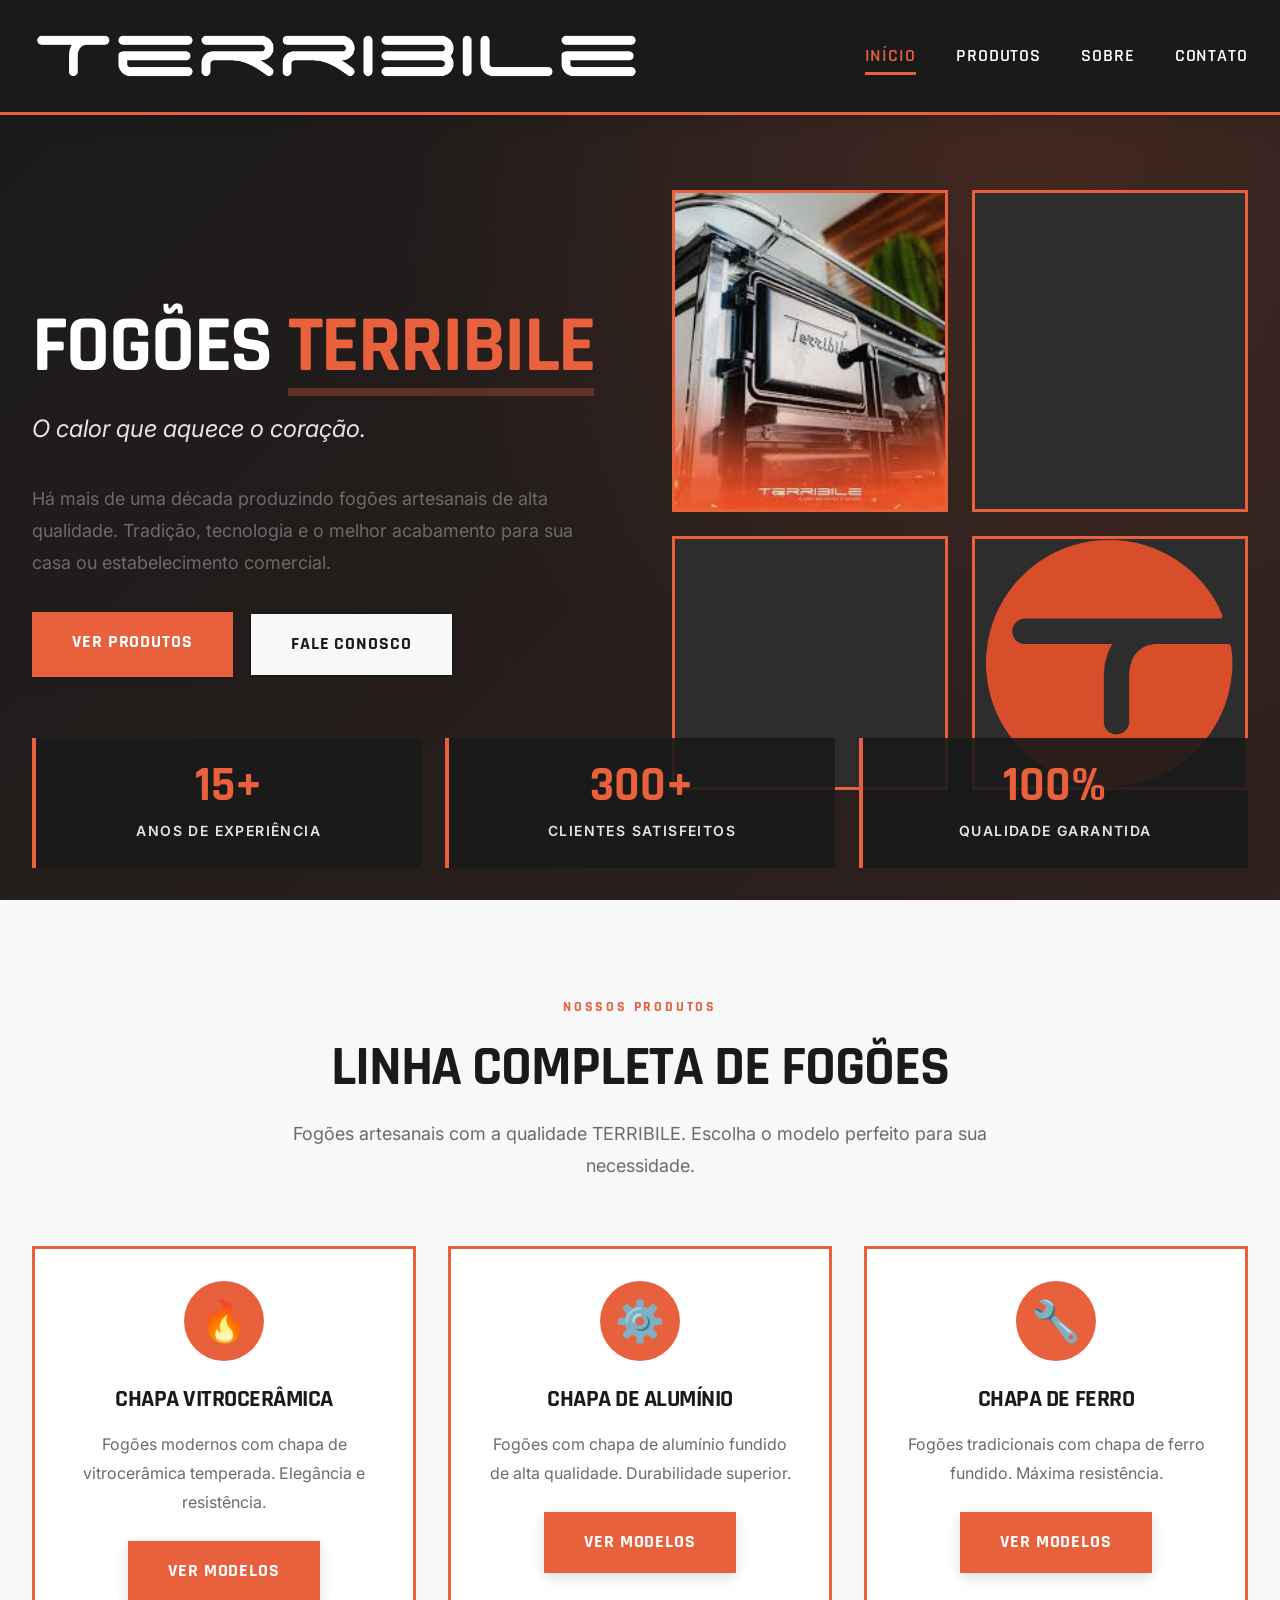
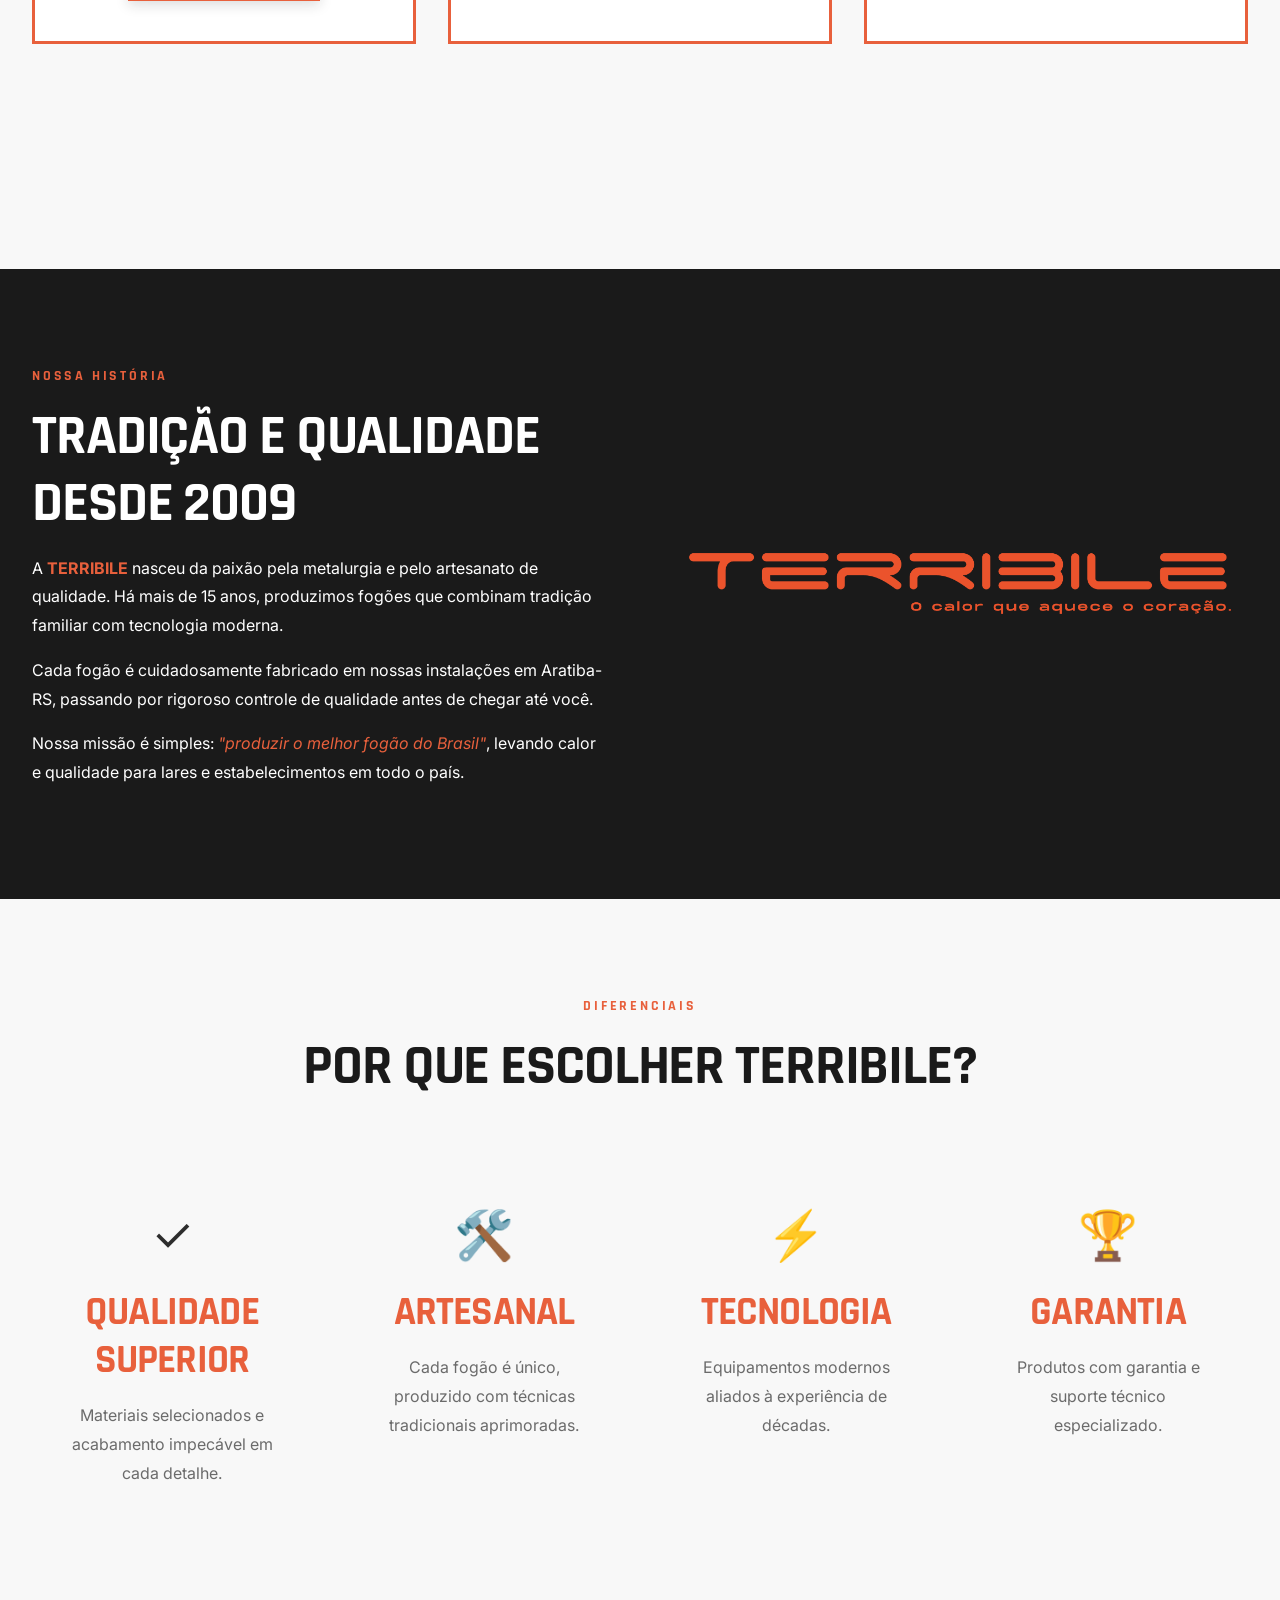
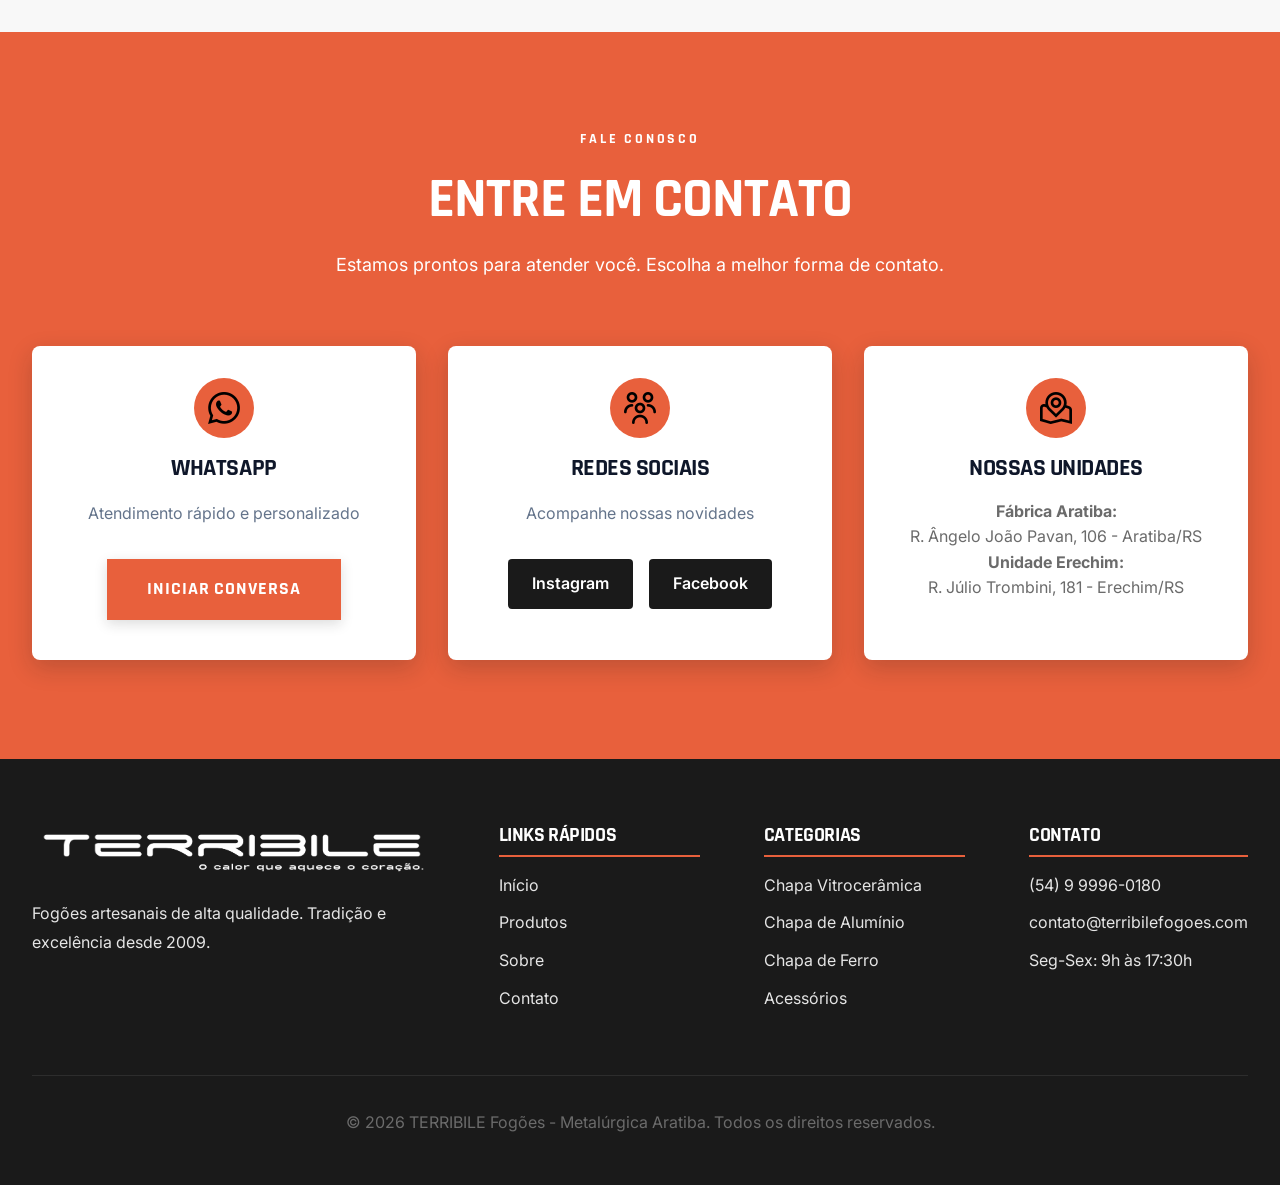
==== index.html @ 96b6f74d "AAAAAAAAAAAAAAAAA" ====
<!DOCTYPE html>
<html lang="pt-BR">

<head>
    <meta charset="UTF-8">
    <meta name="viewport" content="width=device-width, initial-scale=1.0">
    <meta name="description"
        content="TERRIBILE Fogões - O calor que aquece o coração. Fogões artesanais de alta qualidade.">
    <title>TERRIBILE Fogões | O Calor que Aquece o Coração</title>

    <!-- Fonts -->
    <link rel="preconnect" href="https://fonts.googleapis.com">
    <link rel="preconnect" href="https://fonts.gstatic.com" crossorigin>
    <link
        href="https://fonts.googleapis.com/css2?family=Rajdhani:wght@300;400;500;600;700;900&family=Inter:wght@300;400;500;600;700&display=swap"
        rel="stylesheet">

    <!-- CSS Modular -->
    <link rel="stylesheet" href="assets/css/style.css">
    <link rel="stylesheet" href="assets/css/base.css">
    <link rel="stylesheet" href="assets/css/layout.css">
    <link rel="stylesheet" href="assets/css/components.css">
    <link rel="stylesheet" href="assets/css/animations.css">
    <link rel="stylesheet" href="assets/css/utilities.css">
</head>

<script src="assets/js/app.js"></script>

<body>

    <!-- NAVBAR -->
    <nav class="navbar">
        <div class="navbar__container">
            <a href="index.html" class="navbar__brand">
                <img src="assets/img/Marca Terribile sem slogan_branco.png" alt="TERRIBILE Fogões" class="navbar__logo">
            </a>

            <button class="navbar__toggle" aria-label="Menu">
                <span></span>
                <span></span>
                <span></span>
            </button>

            <ul class="navbar__menu">
                <li><a href="#home" class="navbar__link active">Início</a></li>
                <li><a href="#produtos" class="navbar__link">Produtos</a></li>
                <li><a href="#sobre" class="navbar__link">Sobre</a></li>
                <li><a href="#contato" class="navbar__link">Contato</a></li>
            </ul>
        </div>
    </nav>

    <!-- HERO SECTION -->
    <section id="home" class="hero">
        <div class="hero__content">
            <div class="hero__text" data-animate>
                <h1>
                    FOGÕES <span class="hero__highlight">TERRIBILE</span>
                </h1>
                <p class="hero__slogan">O calor que aquece o coração.</p>
                <p class="hero__description">
                    Há mais de uma década produzindo fogões artesanais de alta qualidade.
                    Tradição, tecnologia e o melhor acabamento para sua casa ou estabelecimento comercial.
                </p>
                <div class="hero__cta">
                    <a href="#produtos" class="btn btn--primary">Ver Produtos</a>
                    <button onclick="contactWhatsApp()" class="btn btn--secondary">Fale Conosco</button>
                </div>
            </div>

            <div class="hero__visual" data-animate>
                <div class="hero__visual-grid">
                    <div class="hero__visual-item animate-child">
                        <img src="assets/img/produtos/vitroceramica/fogao1.jpg" alt="Fogão Vitrocerâmica"
                            onerror="this.style.display='none'">
                    </div>
                    <div class="hero__visual-item animate-child">
                        <img src="assets/img/fogao1.jpg" alt="Fogão Artesanal" onerror="this.style.display='none'">
                    </div>
                    <div class="hero__visual-item animate-child">
                        <img src="assets/img/fogao1.jpg" alt="Fogão Industrial" onerror="this.style.display='none'">
                    </div>
                    <div class="hero__visual-item animate-child">
                        <img src="assets/img/Simbolo Terribile (1).png" alt="TERRIBILE">
                    </div>
                </div>
            </div>
        </div>

        <div class="hero__stats">
            <div class="stat" data-animate>
                <span class="stat__number">15+</span>
                <span class="stat__label">Anos de Experiência</span>
            </div>
            <div class="stat" data-animate>
                <span class="stat__number">300+</span>
                <span class="stat__label">Clientes Satisfeitos</span>
            </div>
            <div class="stat" data-animate>
                <span class="stat__number">100%</span>
                <span class="stat__label">Qualidade Garantida</span>
            </div>
        </div>
    </section>

    <!-- PRODUTOS EM DESTAQUE -->
    <section id="produtos" class="section section--light">
        <div class="section__container">
            <div class="section__header" data-animate>
                <span class="section__label">NOSSOS PRODUTOS</span>
                <h2 class="section__title">Linha Completa de Fogões</h2>
                <p class="section__description">
                    Fogões artesanais com a qualidade TERRIBILE. Escolha o modelo perfeito para sua necessidade.
                </p>
            </div>

            <div class="grid grid--auto mt-lg">
                <div class="category-card" data-animate>
                    <div class="category-card__icon">🔥</div>
                    <h3 class="category-card__title">Chapa Vitrocerâmica</h3>
                    <p class="category-card__description">Fogões modernos com chapa de vitrocerâmica temperada.
                        Elegância e resistência.</p>
                    <a href="produtos.html?filter=fogoes-vitroceramica" class="btn btn--primary">Ver Modelos</a>
                </div>

                <div class="category-card" data-animate>
                    <div class="category-card__icon">⚙️</div>
                    <h3 class="category-card__title">Chapa de Alumínio</h3>
                    <p class="category-card__description">Fogões com chapa de alumínio fundido de alta qualidade.
                        Durabilidade superior.</p>
                    <a href="produtos.html?filter=fogoes-aluminio" class="btn btn--primary">Ver Modelos</a>
                </div>

                <div class="category-card" data-animate>
                    <div class="category-card__icon">🔧</div>
                    <h3 class="category-card__title">Chapa de Ferro</h3>
                    <p class="category-card__description">Fogões tradicionais com chapa de ferro fundido. Máxima
                        resistência.</p>
                    <a href="produtos.html?filter=fogoes-ferro" class="btn btn--primary">Ver Modelos</a>
                </div>
            </div>

            <div class="text-center mt-lg" data-animate>
                <a href="produtos.html" class="btn btn--secondary">Ver Todos os Produtos</a>
            </div>
        </div>
    </section>

    <!-- SOBRE -->
    <section id="sobre" class="section section--dark">
        <div class="section__container">
            <div class="grid grid--about">
                <div data-animate>
                    <span class="section__label">NOSSA HISTÓRIA</span>
                    <h2 class="section__title text-white">Tradição e Qualidade Desde 2009</h2>
                    <p class="text-gray-light">
                        A <strong class="text-primary">TERRIBILE</strong> nasceu da paixão pela metalurgia e pelo
                        artesanato de qualidade.
                        Há mais de 15 anos, produzimos fogões que combinam tradição familiar com tecnologia moderna.
                    </p>
                    <p class="text-gray-light">
                        Cada fogão é cuidadosamente fabricado em nossas instalações em Aratiba-RS,
                        passando por rigoroso controle de qualidade antes de chegar até você.
                    </p>
                    <p class="text-gray-light">
                        Nossa missão é simples: <em class="text-primary">"produzir o melhor fogão do Brasil"</em>,
                        levando calor e qualidade para lares e estabelecimentos em todo o país.
                    </p>
                </div>

                <div data-animate class="relative">
                    <img src="assets/img/Marca Terribile com slogan_Original.png"
                        alt="TERRIBILE - O calor que aquece o coração" class="w-full">
                </div>
            </div>
        </div>
    </section>

    <!-- DIFERENCIAIS -->
    <section class="section section--light">
        <div class="section__container">
            <div class="section__header" data-animate>
                <span class="section__label">DIFERENCIAIS</span>
                <h2 class="section__title">Por Que Escolher TERRIBILE?</h2>
            </div>

            <div class="grid grid--4 mt-lg">
                <div class="differential" data-animate>
                    <div class="differential__icon">✓</div>
                    <h3 class="differential__title">Qualidade Superior</h3>
                    <p class="differential__description">Materiais selecionados e acabamento impecável em cada detalhe.
                    </p>
                </div>

                <div class="differential" data-animate>
                    <div class="differential__icon">🛠️</div>
                    <h3 class="differential__title">Artesanal</h3>
                    <p class="differential__description">Cada fogão é único, produzido com técnicas tradicionais
                        aprimoradas.</p>
                </div>

                <div class="differential" data-animate>
                    <div class="differential__icon">⚡</div>
                    <h3 class="differential__title">Tecnologia</h3>
                    <p class="differential__description">Equipamentos modernos aliados à experiência de décadas.</p>
                </div>

                <div class="differential" data-animate>
                    <div class="differential__icon">🏆</div>
                    <h3 class="differential__title">Garantia</h3>
                    <p class="differential__description">Produtos com garantia e suporte técnico especializado.</p>
                </div>
            </div>
        </div>
    </section>

    <!-- CONTATO -->
    <section id="contato" class="section section--primary">
        <div class="section__container">
            <div class="section__header" data-animate>
                <span class="section__label text-white">FALE CONOSCO</span>
                <h2 class="section__title text-white">Entre em Contato</h2>
                <p class="section__description text-white">
                    Estamos prontos para atender você. Escolha a melhor forma de contato.
                </p>
            </div>

            <div class="grid grid--auto mt-lg">
                <div class="contact-card" data-animate>
                    <div class="contact-card__icon"><img src="assets/img/whatsapp.png" alt=""></div>
                    <h4 class="contact-card__title">WhatsApp</h4>
                    <p class="contact-card__description">Atendimento rápido e personalizado</p>
                    <a href="https://wa.me/54999960180?text=Olá!%20Gostaria%20de%20mais%20informações%20sobre%20os%20fogões%20TERRIBILE."
                        class="btn btn--primary" target="_blank">Iniciar Conversa</a>
                </div>

                <div class="contact-card" data-animate>
                    <div class="contact-card__icon"><img src="assets/img/usuarios-alt.png" alt=""></div>
                    <h4 class="contact-card__title">Redes Sociais</h4>
                    <p class="contact-card__description">Acompanhe nossas novidades</p>
                    <div class="contact-card__actions">
                        <a href="https://www.instagram.com/terribilefogoes/" target="_blank"
                            class="contact-card__link">Instagram</a>
                        <a href="https://www.facebook.com/terribilefogoes/" target="_blank"
                            class="contact-card__link">Facebook</a>
                    </div>
                </div>

                <div class="contact-card" data-animate>
                    <div class="contact-card__icon"><img src="assets/img/marcador-de-mapa.png" alt=""></div>
                    <h4 class="contact-card__title">Nossas Unidades</h4>
                    <a class="contact-card__description" href="https://maps.app.goo.gl/f8tvZZhDMTHNZwoP8"
                        target="_blank">
                        <div>
                            <strong>Fábrica Aratiba:</strong><br>
                            R. Ângelo João Pavan, 106 - Aratiba/RS
                        </div>
                    </a>

                    <a class="contact-card__description" href="https://maps.app.goo.gl/cxfc2sKJdxpDmh1F7"
                        target="_blank">
                        <div>
                            <strong>Unidade Erechim:</strong><br>
                            R. Júlio Trombini, 181 - Erechim/RS
                        </div>
                    </a>
                </div>
            </div>
        </div>
    </section>

    <!-- FOOTER -->
    <footer class="footer">
        <div class="footer__grid">
            <div class="footer__brand">
                <img src="assets/img/Marca Terribile com slogan_Branco (2).png" alt="TERRIBILE Fogões"
                    class="footer__logo">

                <p>Fogões artesanais de alta qualidade. Tradição e excelência desde 2009.</p>
            </div>

            <div class="footer__section">
                <h4>Links Rápidos</h4>
                <ul class="footer__links">
                    <li><a href="#home">Início</a></li>
                    <li><a href="produtos.html">Produtos</a></li>
                    <li><a href="#sobre">Sobre</a></li>
                    <li><a href="#contato">Contato</a></li>
                </ul>
            </div>

            <div class="footer__section">
                <h4>Categorias</h4>
                <ul class="footer__links">
                    <li><a href="produtos.html?filter=fogoes-vitroceramica">Chapa Vitrocerâmica</a></li>
                    <li><a href="produtos.html?filter=fogoes-aluminio">Chapa de Alumínio</a></li>
                    <li><a href="produtos.html?filter=fogoes-ferro">Chapa de Ferro</a></li>
                    <li><a href="produtos.html?filter=acessorios">Acessórios</a></li>
                </ul>
            </div>

            <div class="footer__section">
                <h4>Contato</h4>
                <ul class="footer__links">
                    <li> (54) 9 9996-0180</li>
                    <li> contato@terribilefogoes.com</li>
                    <li> Seg-Sex: 9h às 17:30h</li>
                </ul>
            </div>
        </div>

        <div class="footer__bottom">
            <p>&copy; 2026 TERRIBILE Fogões - Metalúrgica Aratiba. Todos os direitos reservados.</p>
        </div>
    </footer>

    <!-- JavaScript Modular -->
    <script src="assets/js/produtos.js"></script>
    
</body>

</html>
---- assets/css/style.css ----
/* ========================================
   FORGE INDUSTRIES - CSS PRINCIPAL
   Design Moderno e Minimalista
   ======================================== */

:root {
  /* Cores Principais - Tecnologia e Modernidade */
  --deep-blue: #0f172a;
  --slate-dark: #1e293b;
  --slate: #334155;
  --slate-light: #475569;

  /* Cores de Calor */
  --fire-orange: #ff6b35;
  --warm-coral: #ff8c42;
  --sunset: #f97316;

  /* Neutras */
  --white: #ffffff;
  --light-gray: #f8fafc;
  --soft-gray: #e2e8f0;
  --text-dark: #1e293b;
  --text-light: #64748b;

  /* Sombras */
  --shadow-sm: 0 1px 2px 0 rgba(0, 0, 0, 0.05);
  --shadow-md: 0 4px 6px -1px rgba(0, 0, 0, 0.1);
  --shadow-lg: 0 10px 15px -3px rgba(0, 0, 0, 0.1);
  --shadow-xl: 0 20px 25px -5px rgba(0, 0, 0, 0.1);
}

/* ========================================
   BASE & TIPOGRAFIA
   ======================================== */

* {
  margin: 0;
  padding: 0;
  box-sizing: border-box;
}

html {
  font-family: "Work Sans", sans-serif;
  color: var(--text-dark);
  background-color: var(--white);
  line-height: 1.6;
  overflow-x: hidden;
}

h1,
h2,
h3,
h4,
h5,
h6 {
  font-family: "Outfit", sans-serif;
  font-weight: 600;
  line-height: 1.2;
  color: var(--deep-blue);
}

a {
  text-decoration: none;
  transition: all 0.3s ease;
}

img {
  max-width: 100%;
  height: auto;
}

.container {
  width: 100%;
  max-width: 1400px;
  padding: 0 1rem;
  margin: 0 auto;
}

/* ========================================
   NAVBAR
   ======================================== */

.navbar {
  background: rgba(15, 23, 42, 0.95);
  backdrop-filter: blur(10px);
  padding: 1rem 0;
  transition: all 0.3s ease;
  box-shadow: 0 4px 20px rgba(0, 0, 0, 0.1);
}

.navbar.scrolled {
  padding: 0.5rem 0;
  background: rgba(15, 23, 42, 0.98);
}

.navbar-brand {
  display: flex;
  align-items: center;
  gap: 0.75rem;
  font-family: "Outfit", sans-serif;
  font-weight: 700;
  color: var(--white) !important;
  font-size: 1.25rem;
  letter-spacing: 0.05em;
}

.brand-icon {
  font-size: 1.75rem;
  color: var(--fire-orange);
  animation: pulse 2s ease-in-out infinite;
}

@keyframes pulse {
  0%,
  100% {
    transform: scale(1);
  }
  50% {
    transform: scale(1.1);
  }
}

.brand-text {
  background: linear-gradient(135deg, var(--white) 0%, var(--soft-gray) 100%);
  -webkit-background-clip: text;
  -webkit-text-fill-color: transparent;
  background-clip: text;
}

.nav-link {
  color: var(--soft-gray) !important;
  font-weight: 500;
  padding: 0.5rem 1rem !important;
  position: relative;
  transition: all 0.3s ease;
}

.nav-link::after {
  content: "";
  position: absolute;
  bottom: 0;
  left: 50%;
  transform: translateX(-50%);
  width: 0;
  height: 2px;
  background: var(--fire-orange);
  transition: width 0.3s ease;
}

.nav-link:hover,
.nav-link.active {
  color: var(--white) !important;
}

.nav-link:hover::after,
.nav-link.active::after {
  width: 70%;
}

.search-form {
  display: flex;
  gap: 0.5rem;
}

.search-input {
  background: rgba(255, 255, 255, 0.1);
  border: 1px solid rgba(255, 255, 255, 0.2);
  color: var(--white);
  padding: 0.5rem 1rem;
  border-radius: 50px;
  width: 200px;
  transition: all 0.3s ease;
}

.search-input:focus {
  background: rgba(255, 255, 255, 0.15);
  border-color: var(--fire-orange);
  color: var(--white);
  outline: none;
  box-shadow: 0 0 0 3px rgba(255, 107, 53, 0.1);
  width: 250px;
}

.search-input::placeholder {
  color: rgba(255, 255, 255, 0.5);
}

.btn-search {
  background: var(--fire-orange);
  border: none;
  color: var(--white);
  padding: 0.5rem 1rem;
  border-radius: 50px;
  transition: all 0.3s ease;
}

.btn-search:hover {
  background: var(--sunset);
  transform: scale(1.05);
}

/* ========================================
   HERO SECTION
   ======================================== */

.hero-section {
  position: relative;
  background: linear-gradient(
    135deg,
    var(--deep-blue) 0%,
    var(--slate-dark) 100%
  );
  color: var(--white);
  overflow: hidden;
  padding-top: 80px;
}

.hero-overlay {
  position: absolute;
  top: 0;
  left: 0;
  width: 100%;
  height: 100%;
  background:
    radial-gradient(
      circle at 20% 50%,
      rgba(255, 107, 53, 0.1) 0%,
      transparent 50%
    ),
    radial-gradient(
      circle at 80% 80%,
      rgba(255, 140, 66, 0.1) 0%,
      transparent 50%
    );
  pointer-events: none;
}

.hero-content {
  position: relative;
  z-index: 2;
  padding: 2rem 0;
}

.hero-label {
  display: inline-block;
  background: rgba(255, 107, 53, 0.1);
  color: var(--fire-orange);
  padding: 0.5rem 1.5rem;
  border-radius: 50px;
  font-size: 0.875rem;
  font-weight: 600;
  letter-spacing: 0.1em;
  text-transform: uppercase;
  margin-bottom: 1.5rem;
  border: 1px solid rgba(255, 107, 53, 0.3);
}

.hero-title {
  font-size: 3.5rem;
  font-weight: 700;
  margin-bottom: 1.5rem;
  line-height: 1.1;
  color: var(--white);
}

.hero-description {
  font-size: 1.25rem;
  color: var(--soft-gray);
  margin-bottom: 2.5rem;
  max-width: 600px;
  line-height: 1.8;
}

.hero-actions {
  display: flex;
  gap: 1rem;
  flex-wrap: wrap;
  margin-bottom: 3rem;
}

.hero-stats {
  display: flex;
  gap: 3rem;
  flex-wrap: wrap;
  margin-top: 3rem;
  padding-top: 3rem;
  border-top: 1px solid rgba(255, 255, 255, 0.1);
}

.stat-item {
  display: flex;
  flex-direction: column;
}

.stat-number {
  font-size: 2.5rem;
  font-weight: 700;
  color: var(--fire-orange);
  font-family: "Outfit", sans-serif;
}

.stat-label {
  font-size: 0.875rem;
  color: var(--soft-gray);
  text-transform: uppercase;
  letter-spacing: 0.05em;
}

.hero-image-container {
  position: relative;
  padding: 2rem;
}

.hero-image {
  border-radius: 20px;
  height: 500px;
  display: flex;
  align-items: center;
  justify-content: center;
  box-shadow: 0 25px 50px -12px rgba(0, 0, 0, 0.25);
  position: relative;
  overflow: hidden;
}

.hero-image::before {
  content: "";
  position: absolute;
  top: 0;
  left: 0;
  right: 0;
  bottom: 0;
  background: linear-gradient(135deg, rgba(0, 0, 0, 0.2) 0%, transparent 100%);
}

.image-placeholder i {
  font-size: 8rem;
  color: rgba(255, 255, 255, 0.3);
  animation: float 3s ease-in-out infinite;
}

@keyframes float {
  0%,
  100% {
    transform: translateY(0);
  }
  50% {
    transform: translateY(-20px);
  }
}

.floating-card {
  position: absolute;
  bottom: 3rem;
  right: 3rem;
  background: var(--white);
  padding: 1.5rem 2rem;
  border-radius: 15px;
  box-shadow: 0 20px 40px rgba(0, 0, 0, 0.2);
  display: flex;
  align-items: center;
  gap: 1rem;
  animation: slideUp 0.6s ease-out 0.5s both;
}

@keyframes slideUp {
  from {
    opacity: 0;
    transform: translateY(30px);
  }
  to {
    opacity: 1;
    transform: translateY(0);
  }
}

.floating-card i {
  font-size: 2rem;
  color: var(--fire-orange);
}

.floating-card span {
  font-weight: 600;
  color: var(--deep-blue);
}

.scroll-indicator {
  position: absolute;
  bottom: 2rem;
  left: 50%;
  transform: translateX(-50%);
  animation: bounce 2s ease-in-out infinite;
}

.scroll-indicator i {
  font-size: 2rem;
  color: var(--fire-orange);
}

@keyframes bounce {
  0%,
  100% {
    transform: translateX(-50%) translateY(0);
  }
  50% {
    transform: translateX(-50%) translateY(10px);
  }
}

/* ========================================
   BUTTONS
   ======================================== */

.btn-primary {
  background: linear-gradient(
    135deg,
    var(--fire-orange) 0%,
    var(--sunset) 100%
  );
  border: none;
  color: var(--white);
  padding: 0.875rem 2rem;
  font-weight: 600;
  border-radius: 50px;
  transition: all 0.3s ease;
  box-shadow: 0 4px 15px rgba(255, 107, 53, 0.3);
}

.btn-primary:hover {
  transform: translateY(-2px);
  box-shadow: 0 6px 20px rgba(255, 107, 53, 0.4);
  background: linear-gradient(
    135deg,
    var(--sunset) 0%,
    var(--fire-orange) 100%
  );
}

.btn-outline-light {
  border: 2px solid var(--white);
  color: var(--white);
  padding: 0.875rem 2rem;
  font-weight: 600;
  border-radius: 50px;
  background: transparent;
  transition: all 0.3s ease;
}

.btn-outline-light:hover {
  background: var(--white);
  color: var(--deep-blue);
  transform: translateY(-2px);
}

.icone {
  max-width: 20px;
  max-height: 20px;
  padding: none;
}

/* ========================================
   MISSION SECTION
   ======================================== */

.mission-section {
  padding: 8rem 0;
  background: var(--light-gray);
  position: relative;
}

.section-label {
  display: inline-block;
  background: var(--fire-orange);
  color: var(--white);
  padding: 0.5rem 1.5rem;
  border-radius: 50px;
  font-size: 0.75rem;
  font-weight: 600;
  letter-spacing: 0.1em;
  text-transform: uppercase;
  margin-bottom: 1rem;
}

.section-title {
  font-size: 2.75rem;
  font-weight: 700;
  margin-bottom: 1.5rem;
  color: var(--deep-blue);
}

.mission-content p {
  font-size: 1.125rem;
  color: var(--text-light);
  margin-bottom: 1.5rem;
  line-height: 1.8;
}

.mission-values {
  margin-top: 2rem;
}

.value-item {
  display: flex;
  align-items: center;
  gap: 1rem;
  margin-bottom: 1rem;
}

.value-item i {
  color: var(--fire-orange);
  font-size: 1.5rem;
}

.value-item span {
  font-weight: 500;
  color: var(--text-dark);
}

.mission-grid {
  display: grid;
  grid-template-columns: repeat(auto-fit, minmax(250px, 1fr));
  gap: 2rem;
}

.mission-card {
  background: var(--white);
  padding: 2.5rem;
  border-radius: 20px;
  box-shadow: var(--shadow-lg);
  transition: all 0.3s ease;
  position: relative;
  overflow: hidden;
}

.mission-card::before {
  content: "";
  position: absolute;
  top: 0;
  left: 0;
  width: 100%;
  height: 4px;
  background: linear-gradient(90deg, var(--fire-orange) 0%, var(--sunset) 100%);
}

.mission-card:hover {
  transform: translateY(-10px);
  box-shadow: var(--shadow-xl);
}

.card-icon {
  width: 70px;
  height: 70px;
  background: linear-gradient(
    135deg,
    var(--fire-orange) 0%,
    var(--sunset) 100%
  );
  border-radius: 20px;
  display: flex;
  align-items: center;
  justify-content: center;
  margin-bottom: 1.5rem;
  box-shadow: 0 10px 20px rgba(255, 107, 53, 0.3);
}

.card-icon i {
  font-size: 2rem;
  color: var(--white);
}

.mission-card h4 {
  font-size: 1.5rem;
  margin-bottom: 1rem;
  color: var(--deep-blue);
}

.mission-card p {
  color: var(--text-light);
  line-height: 1.6;
}

/* ========================================
   MODELS SECTION
   ======================================== */

.models-section {
  padding: 8rem 0;
  background: var(--white);
}

.section-header {
  margin-bottom: 5rem;
}

.section-description {
  font-size: 1.125rem;
  color: var(--text-light);
  max-width: 700px;
  margin: 1.5rem auto 0;
}

.model-category {
  margin-bottom: 5rem;
}

.category-title {
  font-size: 2rem;
  font-weight: 600;
  color: var(--deep-blue);
  margin-bottom: 2rem;
  display: flex;
  align-items: center;
  gap: 1rem;
}

.category-title i {
  color: var(--fire-orange);
  font-size: 2.5rem;
}

.product-carousel {
  position: relative;
  padding: 2rem 0;
}

.product-card {
  background: var(--light-gray);
  border-radius: 20px;
  padding: 2.5rem 1.5rem;
  text-align: center;
  transition: all 0.3s ease;
  cursor: pointer;
  border: 2px solid transparent;
  height: 100%;
}

.product-card:hover {
  transform: translateY(-10px);
  background: var(--white);
  border-color: var(--fire-orange);
  box-shadow: var(--shadow-xl);
}

.product-image {
  width: 120px;
  height: 120px;
  margin: 0 auto 1.5rem;
  background: linear-gradient(
    135deg,
    var(--deep-blue) 0%,
    var(--slate-dark) 100%
  );
  border-radius: 20px;
  display: flex;
  align-items: center;
  justify-content: center;
  transition: all 0.3s ease;
}

.product-card:hover .product-image {
  background: linear-gradient(
    135deg,
    var(--fire-orange) 0%,
    var(--sunset) 100%
  );
  transform: scale(1.1);
}

.product-image i {
  font-size: 3rem;
  color: var(--white);
}

.product-name {
  font-size: 1.125rem;
  font-weight: 600;
  color: var(--deep-blue);
  margin: 0;
}

.carousel-control-prev,
.carousel-control-next {
  width: 50px;
  height: 50px;
  background: var(--white);
  border-radius: 50%;
  top: 50%;
  transform: translateY(-50%);
  opacity: 1;
  box-shadow: var(--shadow-md);
  transition: all 0.3s ease;
}

.carousel-control-prev {
  left: -25px;
}

.carousel-control-next {
  right: -25px;
}

.carousel-control-prev:hover,
.carousel-control-next:hover {
  background: var(--fire-orange);
  box-shadow: var(--shadow-lg);
}

.carousel-control-icon {
  display: flex;
  align-items: center;
  justify-content: center;
  width: 100%;
  height: 100%;
}

.carousel-control-icon i {
  font-size: 1.5rem;
  color: var(--deep-blue);
}

.carousel-control-prev:hover .carousel-control-icon i,
.carousel-control-next:hover .carousel-control-icon i {
  color: var(--white);
}

/* ========================================
   CONTACT SECTION
   ======================================== */

.contact-section {
  padding: 8rem 0;
  background: var(--light-gray);
}

.contact-card {
  background: var(--white);
  padding: 3rem 2rem;
  border-radius: 20px;
  box-shadow: var(--shadow-lg);
  text-align: center;
  transition: all 0.3s ease;
  height: 100%;
}

.contact-card:hover {
  transform: translateY(-10px);
  box-shadow: var(--shadow-xl);
}

.contact-icon {
  width: 80px;
  height: 80px;
  background: linear-gradient(135deg, var(--slate-light) 0%, var(--slate) 100%);
  border-radius: 50%;
  display: flex;
  align-items: center;
  justify-content: center;
  margin: 0 auto 1.5rem;
}

.contact-icon i {
  font-size: 2.5rem;
  color: var(--white);
}

.whatsapp-card .contact-icon {
  background: linear-gradient(135deg, #25d366 0%, #128c7e 100%);
}

.contact-card h4 {
  font-size: 1.5rem;
  margin-bottom: 1rem;
  color: var(--deep-blue);
}

.contact-card p {
  color: var(--text-light);
  margin-bottom: 2rem;
}

.btn-contact {
  background: var(--fire-orange);
  color: var(--white);
  padding: 0.875rem 2rem;
  border-radius: 50px;
  font-weight: 600;
  border: none;
  transition: all 0.3s ease;
  display: inline-flex;
  align-items: center;
}

.btn-contact:hover {
  background: var(--sunset);
  transform: scale(1.05);
  color: var(--white);
}

.social-links {
  display: flex;
  gap: 1rem;
  justify-content: center;
}

.social-link {
  width: 50px;
  height: 50px;
  background: var(--light-gray);
  border-radius: 50%;
  display: flex;
  align-items: center;
  justify-content: center;
  transition: all 0.3s ease;
  color: var(--deep-blue);
}

.social-link:hover {
  background: var(--fire-orange);
  color: var(--white);
  transform: translateY(-5px);
}

.social-link i {
  font-size: 1.5rem;
}

.location-info {
  text-align: left;
}

.location-item {
  display: flex;
  gap: 1rem;
  margin-bottom: 1.5rem;
  padding: 1rem;
  background: var(--light-gray);
  border-radius: 10px;
}

.location-item i {
  color: var(--fire-orange);
  font-size: 1.5rem;
  flex-shrink: 0;
}

.location-item strong {
  display: block;
  color: var(--deep-blue);
  margin-bottom: 0.25rem;
}

.location-item p {
  margin: 0;
  color: var(--text-light);
  font-size: 0.875rem;
}

.location-item .icone-marcador {
  max-width: 32px;
  max-height: 32px;
}

/* ========================================
   FOOTER
   ======================================== */

.footer {
  background: var(--deep-blue);
  color: var(--soft-gray);
  padding: 4rem 0 2rem;
}

.footer-brand {
  display: flex;
  align-items: center;
  gap: 0.75rem;
  margin-bottom: 1.5rem;
}

.footer-description {
  color: var(--soft-gray);
  line-height: 1.8;
}

.footer-title {
  color: var(--white);
  font-size: 1.125rem;
  margin-bottom: 1.5rem;
  font-weight: 600;
}

.footer-links,
.footer-contact {
  list-style: none;
  padding: 0;
}

.footer-links li,
.footer-contact li {
  margin-bottom: 0.75rem;
}

.footer-links a {
  color: var(--soft-gray);
  transition: all 0.3s ease;
}

.footer-links a:hover {
  color: var(--fire-orange);
  padding-left: 5px;
}

.footer-contact li {
  display: flex;
  align-items: center;
  gap: 0.75rem;
  color: var(--soft-gray);
}

.footer-contact i {
  color: var(--fire-orange);
}

.footer-bottom {
  margin-top: 3rem;
  padding-top: 2rem;
  border-top: 1px solid rgba(255, 255, 255, 0.1);
  text-align: center;
}

/* ========================================
   RESPONSIVE
   ======================================== */

@media (max-width: 991px) {
  .hero-title {
    font-size: 2.5rem;
  }

  .section-title {
    font-size: 2rem;
  }

  .hero-stats {
    gap: 2rem;
  }

  .carousel-control-prev,
  .carousel-control-next {
    display: none;
  }
}

/* ============================= */
/* HERO MOBILE FIX */
/* ============================= */

@media (max-width: 768px) {
  /* HERO MAIN LAYOUT */
  .hero__content {
    flex-direction: column;
    align-items: center;
    text-align: center;
    gap: 1rem;
    padding: 0 1rem;
  }

  /* HERO TEXT */
  .hero__text {
    max-width: 600px;
  }

  .hero__text h1 {
    font-size: clamp(2rem, 6vw, 2.6rem);
  }

  .hero__description {
    font-size: 0.95rem;
  }

  /* CTA BUTTONS */
  .hero__cta {
    display: flex;
    justify-content: center;
    flex-wrap: wrap;
    gap: 1rem;
  }

  .hero__cta .btn {
    min-width: 150px;
  }

  /* HERO IMAGE GRID */
  .hero__visual {
    width: 100%;
    display: flex;
    justify-content: center;
  }

  .hero__visual-grid {
    width: 100%;
    max-width: 400px;
    grid-template-columns: repeat(2, 1fr);
    gap: 0.75rem;
  }

  .hero__visual-item img {
    width: 100%;
    height: auto;
    border-radius: 6px;
  }

  /* HERO STATS */
  .hero__stats {
    margin-top: 3rem;
    display: grid;
    grid-template-columns: 1fr;
    gap: 1.5rem;
    text-align: center;
  }

  .stat__number {
    font-size: 1.8rem;
  }
}

/* ============================= */
/* NAVBAR MOBILE FIX */
/* ============================= */

.navbar__container {
  display: flex;
  align-items: center;
  justify-content: space-between;
}

.navbar__menu {
  display: flex;
  list-style: none;
  gap: 2rem;
}

.navbar__toggle {
  display: none;
  background: none;
  border: none;
  cursor: pointer;
}

@media (max-width: 768px) {
  .navbar__toggle {
    display: flex;
    flex-direction: column;
    gap: 5px;
  }

  .navbar__toggle span {
    width: 25px;
    height: 3px;
    background: white;
  }

  .navbar__menu {
    position: absolute;
    top: 100%;
    left: 0;
    width: 100%;
    background: #111;

    flex-direction: column;
    align-items: center;
    padding: 1.5rem 0;
    gap: 1rem;

    display: none;
  }

  .navbar__menu.active {
    display: flex;
  }
}

/* ========================================
   ANIMATIONS
   ======================================== */

[data-aos] {
  opacity: 0;
  transition-property: transform, opacity;
}

[data-aos].aos-animate {
  opacity: 1;
}

[data-aos="fade-up"] {
  transform: translateY(50px);
}

[data-aos="fade-up"].aos-animate {
  transform: translateY(0);
}

[data-aos="fade-right"] {
  transform: translateX(-50px);
}

[data-aos="fade-right"].aos-animate {
  transform: translateX(0);
}

[data-aos="fade-left"] {
  transform: translateX(50px);
}

[data-aos="fade-left"].aos-animate {
  transform: translateX(0);
}

[data-aos="zoom-in"] {
  transform: scale(0.8);
}

[data-aos="zoom-in"].aos-animate {
  transform: scale(1);
}
---- assets/css/base.css ----
/**
 * TERRIBILE FOGÕES - BASE STYLES
 * Variables, Reset & Typography
 */

/* ============================================
   CSS VARIABLES
   ============================================ */

:root {
  /* Colors */
  --color-primary: #E8603C;
  --color-primary-dark: #D14B28;
  --color-primary-light: #F47A5A;
  --color-black: #1A1A1A;
  --color-gray-dark: #2D2D2D;
  --color-gray: #6B6B6B;
  --color-gray-light: #E5E5E5;
  --color-white: #FFFFFF;
  --color-off-white: #F8F8F8;
  
  /* Gradients */
  --gradient-primary: linear-gradient(135deg, var(--color-primary) 0%, var(--color-primary-dark) 100%);
  
  /* Shadows */
  --shadow-sm: 0 2px 4px rgba(26, 26, 26, 0.1);
  --shadow-md: 0 4px 12px rgba(26, 26, 26, 0.15);
  --shadow-lg: 0 8px 24px rgba(26, 26, 26, 0.2);
  --shadow-xl: 0 16px 48px rgba(26, 26, 26, 0.25);
  
  /* Typography */
  --font-primary: 'Rajdhani', sans-serif;
  --font-body: 'Inter', sans-serif;
  
  /* Spacing */
  --spacing-xs: 0.5rem;
  --spacing-sm: 1rem;
  --spacing-md: 2rem;
  --spacing-lg: 4rem;
  --spacing-xl: 6rem;
  
  /* Transitions */
  --transition-fast: 0.2s cubic-bezier(0.4, 0, 0.2, 1);
  --transition-base: 0.3s cubic-bezier(0.4, 0, 0.2, 1);
  --transition-slow: 0.5s cubic-bezier(0.4, 0, 0.2, 1);
}

/* ============================================
   RESET
   ============================================ */

*,
*::before,
*::after {
  margin: 0;
  padding: 0;
  box-sizing: border-box;
}

html {
  font-size: 16px;
  scroll-behavior: smooth;
  -webkit-font-smoothing: antialiased;
  -moz-osx-font-smoothing: grayscale;
  max-width: 100%;
  overflow-x: hidden;
}

body {
  font-family: var(--font-body);
  font-size: 1rem;
  line-height: 1.6;
  color: var(--color-gray-dark);
  background-color: var(--color-white);
  overflow-x: hidden;
  max-width: 100%;
}

/* Prevent text overflow on mobile */
* {
  word-wrap: break-word;
  overflow-wrap: break-word;
}

/* Ensure headings also wrap */
h1, h2, h3, h4, h5, h6, p, span {
  word-break: break-word;
}

/* ============================================
   TYPOGRAPHY
   ============================================ */

h1, h2, h3, h4, h5, h6 {
  font-family: var(--font-primary);
  font-weight: 700;
  line-height: 1.2;
  color: var(--color-black);
  letter-spacing: -0.02em;
}

h1 {
  font-size: clamp(2.5rem, 8vw, 5rem);
  font-weight: 900;
  text-transform: uppercase;
}

h2 {
  font-size: clamp(2rem, 6vw, 3.5rem);
  font-weight: 800;
  text-transform: uppercase;
}

h3 {
  font-size: clamp(1.5rem, 4vw, 2.5rem);
  font-weight: 700;
}

h4 {
  font-size: clamp(1.25rem, 3vw, 1.75rem);
  font-weight: 700;
}

p {
  font-size: 1rem;
  line-height: 1.8;
  margin-bottom: 1rem;
  
}

a {
  color: var(--color-primary);
  text-decoration: none;
  transition: var(--transition-base);
}

a:hover {
  color: var(--color-primary-dark);
}

/* ============================================
   MEDIA
   ============================================ */

img, picture, video, canvas, svg {
  display: block;
  max-width: 100%;
  height: auto;
}

/* ============================================
   LISTS
   ============================================ */

ul, ol {
  list-style: none;
}

/* ============================================
   FORMS
   ============================================ */

button, input, textarea, select {
  font: inherit;
  color: inherit;
}

button {
  cursor: pointer;
  background: none;
  border: none;
}

/* ============================================
   ACCESSIBILITY
   ============================================ */

.visually-hidden {
  position: absolute;
  width: 1px;
  height: 1px;
  padding: 0;
  margin: -1px;
  overflow: hidden;
  clip: rect(0, 0, 0, 0);
  white-space: nowrap;
  border: 0;
}

:focus-visible {
  outline: 2px solid var(--color-primary);
  outline-offset: 2px;
}

:focus:not(:focus-visible) {
  outline: none;
}
---- assets/css/layout.css ----
/**
 * TERRIBILE FOGÕES - LAYOUT
 * Navbar, Hero, Sections, Footer, Grids
 */

/* ============================================
   NAVBAR
   ============================================ */

.navbar {
  position: fixed;
  top: 0;
  left: 0;
  width: 100%;
  background: var(--color-black);
  border-bottom: 3px solid var(--color-primary);
  z-index: 1000;
  transition: var(--transition-base);
}

.navbar.scrolled {
  box-shadow: var(--shadow-lg);
  border-bottom-width: 2px;
}

.navbar__container {
  max-width: 1400px;
  margin: 0 auto;
  padding: 0 var(--spacing-md);
  display: flex;
  align-items: center;
  justify-content: space-between;
  height: 80px;
}

.navbar__brand {
  display: flex;
  align-items: center;
  gap: 1rem;
}

.navbar__logo {
  height: 50px;
  width: auto;
  transition: var(--transition-base);
}

.navbar__logo:hover {
  transform: scale(1.05);
}

.navbar__menu {
  display: flex;
  list-style: none;
  gap: 2.5rem;
  align-items: center;
}

.navbar__link {
  font-family: var(--font-primary);
  font-size: 1.125rem;
  font-weight: 600;
  color: var(--color-white);
  text-transform: uppercase;
  letter-spacing: 0.05em;
  padding: 0.5rem 0;
  position: relative;
  transition: var(--transition-fast);
}

.navbar__link::after {
  content: "";
  position: absolute;
  bottom: 0;
  left: 0;
  width: 0;
  height: 3px;
  background: var(--color-primary);
  transition: var(--transition-base);
}

.navbar__link:hover,
.navbar__link.active {
  color: var(--color-primary);
}

.navbar__link:hover::after,
.navbar__link.active::after {
  width: 100%;
}

.navbar__toggle {
  display: none;
  flex-direction: column;
  gap: 5px;
  background: none;
  border: none;
  cursor: pointer;
  padding: 0.5rem;
}

.navbar__toggle span {
  width: 30px;
  height: 3px;
  background: var(--color-white);
  transition: var(--transition-base);
}

.navbar__toggle:hover span {
  background: var(--color-primary);
}

/* ============================================
   HERO
   ============================================ */

.hero {
  min-height: 100vh;
  background: var(--color-black);
  position: relative;
  display: flex;
  align-items: center;
  padding-top: 80px;
  overflow: hidden;
}

.hero::before {
  content: "";
  position: absolute;
  top: 0;
  left: 0;
  width: 100%;
  height: 100%;
  background:
    linear-gradient(135deg, transparent 0%, rgba(232, 96, 60, 0.1) 100%),
    radial-gradient(
      circle at 80% 20%,
      rgba(232, 96, 60, 0.15) 0%,
      transparent 50%
    );
  z-index: 0;
}

.hero__content {
  position: relative;
  z-index: 2;
  max-width: 1400px;
  width: 100%;
  margin: 0 auto;
  padding: var(--spacing-lg) var(--spacing-md);
  display: grid;
  grid-template-columns: 1fr 1fr;
  gap: var(--spacing-lg);
  align-items: center;
}

.hero__text h1 {
  color: var(--color-white);
  margin-bottom: var(--spacing-sm);
  line-height: 1.1;
}

.hero__highlight {
  color: var(--color-primary);
  position: relative;
  display: inline-block;
}

.hero__highlight::after {
  content: "";
  position: absolute;
  bottom: -5px;
  left: 0;
  width: 100%;
  height: 8px;
  background: var(--color-primary);
  opacity: 0.3;
}

.hero__slogan {
  font-family: var(--font-body);
  font-size: 1.5rem;
  color: var(--color-gray-light);
  margin-bottom: var(--spacing-md);
  font-weight: 400;
  font-style: italic;
}

.hero__description {
  font-size: 1.125rem;
  color: var(--color-gray);
  margin-bottom: var(--spacing-md);
  max-width: 600px;
}

.hero__cta {
  display: flex;
  gap: 1rem;
  flex-wrap: wrap;
}

.hero__visual {
  position: relative;
  height: 600px;
}

.hero__visual-grid {
  display: grid;
  grid-template-columns: repeat(2, 1fr);
  gap: 1.5rem;
  height: 100%;
}

.hero__visual-item {
  background: var(--color-gray-dark);
  border: 3px solid var(--color-primary);
  position: relative;
  overflow: hidden;
  transition: var(--transition-base);
}

.hero__visual-item:hover {
  transform: scale(1.05);
  box-shadow: 0 0 30px rgba(232, 96, 60, 0.5);
  z-index: 10;
}

.hero__visual-item img {
  width: 100%;
  height: 100%;
  object-fit: cover;
  opacity: 0.9;
  transition: var(--transition-base);
}

.hero__visual-item:hover img {
  opacity: 1;
  transform: scale(1.1);
}

.hero__stats {
  position: absolute;
  bottom: var(--spacing-md);
  left: var(--spacing-md);
  right: var(--spacing-md);
  display: grid;
  grid-template-columns: repeat(3, 1fr);
  gap: 1.5rem;
  z-index: 3;
}

/* ============================================
   SECTIONS
   ============================================ */

.section {
  padding: var(--spacing-xl) var(--spacing-md);
  position: relative;
}

.section--dark {
  background: var(--color-black);
  color: var(--color-white);
}

.section--light {
  background: var(--color-off-white);
}

.section--primary {
  background: var(--color-primary);
  color: var(--color-white);
}

.section__container {
  max-width: 1400px;
  margin: 0 auto;
}

.section__header {
  text-align: center;
  margin-bottom: var(--spacing-lg);
}

.section__label {
  font-family: var(--font-primary);
  font-size: 0.875rem;
  font-weight: 700;
  color: var(--color-primary);
  text-transform: uppercase;
  letter-spacing: 0.2em;
  margin-bottom: var(--spacing-sm);
  display: block;
}

.section__title {
  margin-bottom: var(--spacing-sm);
}

.section__description {
  font-size: 1.125rem;
  color: var(--color-gray);
  max-width: 700px;
  margin: 0 auto;
}

/* ============================================
   GRIDS
   ============================================ */

.grid {
  display: grid;
  gap: var(--spacing-md);
  width: 100%;
  max-width: 100%;
}

.grid--2 {
  grid-template-columns: repeat(2, 1fr);
}

.grid--3 {
  grid-template-columns: repeat(3, 1fr);
}

.grid--4 {
  grid-template-columns: repeat(4, 1fr);
}

.grid--auto {
  grid-template-columns: repeat(auto-fit, minmax(min(300px, 100%), 1fr));
}

.grid--products {
  grid-template-columns: repeat(auto-fill, minmax(min(320px, 100%), 1fr));
  gap: 2rem;
  margin-top: 3rem;
}

.grid--about {
  grid-template-columns: 1fr 1fr;
  gap: 4rem;
  align-items: center;
}

/* ============================================
   FOOTER
   ============================================ */

.footer {
  background: var(--color-black);
  border-top: 3px solid var(--color-primary);
  padding: var(--spacing-lg) var(--spacing-md) var(--spacing-md);
  color: var(--color-gray-light);
}

.footer__grid {
  max-width: 1400px;
  margin: 0 auto;
  display: grid;
  grid-template-columns: 2fr 1fr 1fr 1fr;
  gap: var(--spacing-lg);
  margin-bottom: var(--spacing-lg);
}

.footer__brand {
  display: flex;
  flex-direction: column;
  gap: 1rem;
}

.footer__logo {
  height: 60px;
  width: auto;
}

.footer__section h4 {
  font-family: var(--font-primary);
  font-size: 1.25rem;
  color: var(--color-white);
  text-transform: uppercase;
  margin-bottom: 1rem;
  border-bottom: 2px solid var(--color-primary);
  padding-bottom: 0.5rem;
}

.footer__links {
  list-style: none;
  display: flex;
  flex-direction: column;
  gap: 0.75rem;
}

.footer__links a {
  color: var(--color-gray-light);
  transition: var(--transition-fast);
  display: inline-block;
}

.footer__links a:hover {
  color: var(--color-primary);
  transform: translateX(5px);
}

.footer__bottom {
  border-top: 1px solid var(--color-gray-dark);
  padding-top: var(--spacing-md);
  text-align: center;
  font-size: 0.875rem;
  color: var(--color-gray);
}

/* ============================================
   RESPONSIVE
   ============================================ */

@media (max-width: 1024px) {
  .hero__content {
    grid-template-columns: 1fr;
    gap: var(--spacing-md);
  }

  .hero__visual {
    height: 400px;
  }

  .footer__grid {
    grid-template-columns: repeat(2, 1fr);
  }

  .grid--about {
    grid-template-columns: 1fr;
  }
}

/* ============================================
   MOBILE RESPONSIVE FIX
   ============================================ */

@media (max-width: 768px) {
  /* NAVBAR */
  .navbar__toggle {
    display: flex;
  }

  .navbar__menu {
    position: absolute;
    top: 80px;
    left: 0;
    width: 100%;
    flex-direction: column;
    background: var(--color-black);
    padding: 1rem 0;
    gap: 1rem;
    display: none;
  }

  .navbar__menu.active {
    display: flex;
  }

  /* HERO */
  .hero {
    padding: 120px 1rem 60px;
    text-align: center;
  }

  .hero__content {
    flex-direction: column;
    gap: 2rem;
  }

  .hero__stats {
    position: relative;
    bottom: auto;
    left: auto;
    right: auto;
    grid-template-columns: 1fr;
    gap: 1rem;
    margin-top: 2rem;
    padding: 0 1rem;
  }

  .hero__visual {
    height: 300px;
  }

  /* FOOTER */

  .footer {
    padding: 3rem 1rem 2rem;
  }

  .footer__grid {
    grid-template-columns: 1fr; /* Uma coluna */
    gap: 2rem;
  }

  .footer__section {
    text-align: center;
  }

  .footer__brand {
    text-align: center;
  }

  .footer__logo {
    margin: 0 auto 1rem;
  }

  .footer__links {
    align-items: center;
  }

  /* GENERIC CONTAINERS */
  .container,
  .section__container,
  .navbar__container {
    padding-left: 1rem;
    padding-right: 1rem;
  }

  /* GRIDS */
  .grid,
  .produtos__grid,
  .cards,
  .features {
    grid-template-columns: 1fr !important;
    gap: 1.5rem !important;
  }

  .grid--products {
    gap: 1.5rem !important;
    margin-top: 2rem;
  }

  /* IMAGES */
  img {
    max-width: 100%;
    height: auto;
  }
}

@media (max-width: 400px) {
  /* CONTACT SECTION */
  .contact-cards {
    gap: 1rem;
  }

  .contact-card {
    text-align: justify; /* Centralizado */
    align-items: center;
  }

  .contact-card__icon {
    margin: 0 auto 0.75rem; /* Centralizado */
  }

  .contact-card__title {
    font-size: 1.25rem;
  }

  .contact-card__description {
    font-size: 0.875rem;
  }

  /* FOOTER */
  .footer {
    padding: 2rem 0.75rem 1.5rem; /* Padding reduzido */
  }

  .footer__grid {
    gap: 1.5rem;
  }

  .footer__section h4 {
    font-size: 1rem; /* Menor */
    margin-bottom: 0.75rem;
    word-wrap: break-word; /* Quebra palavras longas */
  }

  .footer__brand p {
    font-size: 0.875rem; /* Menor */
    line-height: 1.6;
  }

  .footer__links a {
    font-size: 0.875rem; /* Menor */
  }

  .footer__bottom {
    font-size: 0.75rem; /* Menor */
    padding-top: 1rem;
  }
}
/* ============================================
   HERO MOBILE IMPROVEMENT
   ============================================ */

/* HERO MOBILE FIX */
@media (max-width: 768px){

  .hero__content{
    display: flex;
    flex-direction: column;
    align-items: stretch;
    gap: 24px;
  }

  /* ordem dos elementos */
  .hero__text{ order: 1; }
  .hero__visual{ order: 2; }
  .hero__stats{ order: 3; }

  /* IMAGENS */
  .hero__visual{
    width: 100%;
  }

  .hero__visual-grid{
    display: grid;
    grid-template-columns: 1fr 1fr;
    gap: 12px;
    width: 100%;
  }

  .hero__visual-item{
    width: 100%;
    aspect-ratio: 1 / 1;
  }

  .hero__visual-item img{
    width: 100%;
    height: 100%;
    object-fit: cover;
  }

  /* STATS */
  .hero__stats{
    position: static;
    display: grid;
    grid-template-columns: repeat(3,1fr);
    gap: 12px;
    width: 100%;
  }

  .stat-card{
    padding: 14px;
    text-align: center;
  }

}

@media (max-width: 400px) {
  .hero {
    min-height: auto;
    padding-top: 100px;
  }

  .hero__content {
    grid-template-columns: 1fr;
    gap: 2rem;
  }

  /* texto centralizado e mais legível */
  .hero__text {
    text-align: center;
  }

  .hero__description {
    margin-left: auto;
    margin-right: auto;
  }

  .hero__cta {
    justify-content: center;
  }

  /* imagens vão para baixo */
  .hero__visual {
    height: auto;
    width: 100%;
  }

  .hero__visual-grid {
    grid-template-columns: 1fr 1fr;
    gap: 1rem;
  }

  /* mantém proporção */
  .hero__visual-item {
    aspect-ratio: 1 / 1;
  }

  .hero__visual-item img {
    object-fit: cover;
    width: 100%;
    height: 100%;
  }

  /* stats ficam em linha mais compacta */
  .hero__stats {
    position: relative;
    grid-template-columns: 1fr;
    gap: 1rem;
    margin-top: 2rem;
    text-align: center;
  }
}
---- assets/css/components.css ----
/**
 * TERRIBILE FOGÕES - COMPONENTS
 * Buttons, Cards, Forms, Stats
 */

/* ============================================
   BUTTONS
   ============================================ */

.btn {
  display: inline-block;
  padding: 1rem 2.5rem;
  font-family: var(--font-primary);
  font-size: 1.125rem;
  font-weight: 700;
  text-transform: uppercase;
  letter-spacing: 0.05em;
  border: none;
  cursor: pointer;
  transition: var(--transition-base);
  text-align: center;
}

.btn--primary {
  background: var(--color-primary);
  color: var(--color-white);
  box-shadow: var(--shadow-md);
  position: relative;
  overflow: hidden;
}

.btn--primary::before {
  content: '';
  position: absolute;
  top: 0;
  left: -100%;
  width: 100%;
  height: 100%;
  background: linear-gradient(90deg, transparent, rgba(255, 255, 255, 0.2), transparent);
  transition: var(--transition-slow);
}

.btn--primary:hover::before {
  left: 100%;
}

.btn--primary:hover {
  background: var(--color-primary-dark);
  transform: translateY(-2px);
  box-shadow: var(--shadow-lg);
  color: var(--color-white);
}

.btn--secondary {
  background: transparent;
  color: var(--color-black);
  border: 2px solid var(--color-black);
  background-color: var(--color-off-white);
}

.btn--secondary:hover {
  transform: translateY(-2px);
}

.btn--view {
  flex: 1;
  padding: 0.875rem;
  background: var(--color-black);
  color: var(--color-white);
  font-weight: 600;
}

.btn--view:hover {
  background: var(--color-primary);
}

.btn--whatsapp {
  padding: 0.875rem 1.5rem;
  background: #25D366;
  color: white;
  font-weight: 600;
  display: flex;
  align-items: center;
  justify-content: center;
}

.btn--whatsapp:hover {
  background: #128C7E;
  color: white;
}

/* ============================================
   CATEGORY CARDS
   ============================================ */

.category-card {
  background: var(--color-white);
  border: 3px solid var(--color-primary);
  padding: 2rem;
  text-align: center;
  transition: all var(--transition-base);
  cursor: pointer;
}

.category-card:hover {
  transform: translateY(-10px);
  box-shadow: 0 20px 40px rgba(232, 96, 60, 0.2);
}

.category-card__icon {
  width: 80px;
  height: 80px;
  background: var(--color-primary);
  border-radius: 50%;
  margin: 0 auto 1.5rem;
  display: flex;
  align-items: center;
  justify-content: center;
  font-size: 2.5rem;
  color: white;
}

.category-card__title {
  font-family: var(--font-primary);
  font-size: 1.5rem;
  margin-bottom: 1rem;
  text-transform: uppercase;
}

.category-card__description {
  color: var(--color-gray);
  margin-bottom: 1.5rem;
}

/* ============================================
   PRODUCT CARDS
   ============================================ */

.product-card {
  background: var(--color-white);
  border: 3px solid var(--color-gray-light);
  transition: all var(--transition-base);
  overflow: hidden;
}

.product-card:hover {
  border-color: var(--color-primary);
  transform: translateY(-10px);
  box-shadow: var(--shadow-xl);
}

.product-card__image {
  height: 250px;
  background: var(--color-black);
  position: relative;
  overflow: hidden;
}

.product-card__image img {
  width: 100%;
  height: 100%;
  object-fit: cover;
  transition: var(--transition-base);
}

.product-card:hover .product-card__image img {
  transform: scale(1.1);
}

.product-card__placeholder {
  width: 100%;
  height: 100%;
  display: flex;
  align-items: center;
  justify-content: center;
  background: linear-gradient(135deg, var(--color-gray-dark) 0%, var(--color-black) 100%);
  font-size: 4rem;
}

.product-card__info {
  padding: 1.5rem;
}

.product-card__category {
  font-size: 0.75rem;
  color: var(--color-primary);
  font-weight: 700;
  text-transform: uppercase;
  letter-spacing: 0.1em;
  margin-bottom: 0.5rem;
}

.product-card__title {
  font-family: var(--font-primary);
  font-size: 1.25rem;
  margin-bottom: 0.75rem;
  text-transform: uppercase;
  color: var(--color-black);
}

.product-card__description {
  color: var(--color-gray);
  font-size: 0.9375rem;
  margin-bottom: 1.5rem;
  line-height: 1.6;
}

.product-card__actions {
  display: flex;
  gap: 0.75rem;
}

/* ============================================
   STATS
   ============================================ */

.stat {
  background: rgba(26, 26, 26, 0.9);
  border-left: 4px solid var(--color-primary);
  padding: 1.5rem;
  text-align: center;
}

.stat__number {
  font-family: var(--font-primary);
  font-size: 3rem;
  font-weight: 900;
  color: var(--color-primary);
  line-height: 1;
  display: block;
  margin-bottom: 0.5rem;
}

.stat__label {
  font-size: 0.875rem;
  color: var(--color-gray-light);
  text-transform: uppercase;
  letter-spacing: 0.1em;
  font-weight: 600;
}

/* ============================================
   DIFFERENTIALS
   ============================================ */

.differential {
  text-align: center;
  padding: 2rem;
}

.differential__icon {
  font-size: 3rem;
  margin-bottom: 1rem;
}

.differential__title {
  font-family: var(--font-primary);
  text-transform: uppercase;
  margin-bottom: 1rem;
  color: var(--color-primary);
}

.differential__description {
  color: var(--color-gray);
}

/* ============================================
   CONTACT CARDS
   ============================================ */

.contact-card {
  background: white;
  padding: 2rem;
  text-align: center;
  border-radius: 8px;
}

.contact-card__icon {
  width: 60px;
  height: 60px;
  background: var(--color-primary);
  border-radius: 50%;
  margin: 0 auto 1rem;
  display: flex;
  align-items: center;
  justify-content: center;
  font-size: 1.5rem;
}

.contact-card__title {
  font-family: var(--font-primary);
  margin-bottom: 1rem;
  text-transform: uppercase;
}

.contact-card__description {
  color: var(--color-gray);
  margin-bottom: 1rem;
}

.contact-card__actions {
  display: flex;
  gap: 1rem;
  justify-content: center;
}

.contact-card__link {
  display: inline-block;
  padding: 0.75rem 1.5rem;
  background: var(--color-black);
  color: white;
  border-radius: 4px;
  font-weight: 600;
  transition: var(--transition-base);
}

.contact-card__link:hover {
  background: var(--color-primary);
  color: white;
}

/* ============================================
   FORMS
   ============================================ */

.form-group {
  margin-bottom: 1.5rem;
}

.form-label {
  display: block;
  margin-bottom: 0.5rem;
  font-weight: 600;
  color: var(--color-black);
}

.form-input,
.form-textarea {
  width: 100%;
  padding: 0.875rem 1rem;
  border: 2px solid var(--color-gray-light);
  border-radius: 4px;
  font-size: 1rem;
  transition: var(--transition-base);
}

.form-input:focus,
.form-textarea:focus {
  outline: none;
  border-color: var(--color-primary);
  box-shadow: 0 0 0 3px rgba(232, 96, 60, 0.1);
}

.form-input.error,
.form-textarea.error {
  border-color: #ff4444;
}

.error-message {
  color: #ff4444;
  font-size: 0.875rem;
  margin-top: 0.25rem;
  display: block;
}

/* ============================================
   FILTERS
   ============================================ */

.filters {
  background: var(--color-off-white);
  padding: 2rem 0;
  border-bottom: 3px solid var(--color-primary);
}

.filters__container {
  max-width: 1400px;
  margin: 0 auto;
  padding: 0 var(--spacing-md);
}

.filters__title {
  font-family: var(--font-primary);
  font-size: 1.5rem;
  margin-bottom: 1.5rem;
  text-transform: uppercase;
}

.filters__buttons {
  display: flex;
  gap: 1rem;
  flex-wrap: wrap;
}

.filter-btn {
  padding: 0.75rem 1.5rem;
  background: var(--color-white);
  border: 2px solid var(--color-gray-light);
  color: var(--color-black);
  font-family: var(--font-primary);
  font-weight: 600;
  text-transform: uppercase;
  cursor: pointer;
  transition: all var(--transition-fast);
}

.filter-btn:hover {
  border-color: var(--color-primary);
  color: var(--color-primary);
}

.filter-btn.active {
  background: var(--color-primary);
  border-color: var(--color-primary);
  color: var(--color-white);
}

/* ============================================
   TOAST
   ============================================ */

.toast {
  position: fixed;
  top: 100px;
  right: 20px;
  background: var(--color-primary);
  color: white;
  padding: 1rem 2rem;
  border-radius: 4px;
  box-shadow: var(--shadow-lg);
  opacity: 0;
  transform: translateX(400px);
  transition: all var(--transition-base);
  z-index: 9999;
}

.toast.show {
  opacity: 1;
  transform: translateX(0);
}

/* ============================================
   LOADING
   ============================================ */

.loading {
  text-align: center;
  padding: 4rem 2rem;
  font-family: var(--font-primary);
  font-size: 1.5rem;
  color: var(--color-primary);
}

.no-results {
  text-align: center;
  padding: 4rem 2rem;
}

.no-results__title {
  font-family: var(--font-primary);
  font-size: 2rem;
  color: var(--color-gray);
  margin-bottom: 1rem;
}

.no-results__description {
  color: var(--color-gray);
}
---- assets/css/animations.css ----
/**
 * TERRIBILE FOGÕES - ANIMATIONS
 * All animations and transitions
 */

/* ============================================
   SCROLL ANIMATIONS
   ============================================ */

[data-animate] {
  opacity: 0;
  transform: translateY(30px);
  transition: opacity 0.6s ease, transform 0.6s ease;
}

[data-animate].animate-in {
  opacity: 1;
  transform: translateY(0);
}

.animate-child {
  opacity: 0;
  transform: translateY(20px);
  transition: opacity 0.4s ease, transform 0.4s ease;
}

.animate-child.animate-in {
  opacity: 1;
  transform: translateY(0);
}

/* ============================================
   PAGE LOAD
   ============================================ */

body {
  opacity: 0;
  transition: opacity 0.3s ease;
}

body.loaded {
  opacity: 1;
}

/* ============================================
   FLOATING ANIMATIONS
   ============================================ */

@keyframes float {
  0%, 100% {
    transform: translateY(0px) rotate(0deg);
  }
  50% {
    transform: translateY(-15px) rotate(2deg);
  }
}

.floating {
  animation: float 3s ease-in-out infinite;
}

/* ============================================
   BOUNCE ANIMATIONS
   ============================================ */

@keyframes bounce {
  0%, 100% {
    transform: translateY(0);
    opacity: 0.7;
  }
  50% {
    transform: translateY(10px);
    opacity: 1;
  }
}

.bouncing {
  animation: bounce 2s ease-in-out infinite;
}

/* ============================================
   PULSE ANIMATIONS
   ============================================ */

@keyframes pulse {
  0%, 100% {
    transform: scale(1);
  }
  50% {
    transform: scale(1.05);
  }
}

.pulsing {
  animation: pulse 2s ease-in-out infinite;
}

/* ============================================
   FADE IN ANIMATIONS
   ============================================ */

@keyframes fadeIn {
  from {
    opacity: 0;
  }
  to {
    opacity: 1;
  }
}

.fade-in {
  animation: fadeIn 0.6s ease;
}

/* ============================================
   SLIDE IN ANIMATIONS
   ============================================ */

@keyframes slideInLeft {
  from {
    opacity: 0;
    transform: translateX(-50px);
  }
  to {
    opacity: 1;
    transform: translateX(0);
  }
}

@keyframes slideInRight {
  from {
    opacity: 0;
    transform: translateX(50px);
  }
  to {
    opacity: 1;
    transform: translateX(0);
  }
}

.slide-in-left {
  animation: slideInLeft 0.6s ease;
}

.slide-in-right {
  animation: slideInRight 0.6s ease;
}

/* ============================================
   SCALE ANIMATIONS
   ============================================ */

@keyframes scaleIn {
  from {
    opacity: 0;
    transform: scale(0.8);
  }
  to {
    opacity: 1;
    transform: scale(1);
  }
}

.scale-in {
  animation: scaleIn 0.6s ease;
}

/* ============================================
   HOVER EFFECTS
   ============================================ */

.hover-lift {
  transition: transform var(--transition-base);
}

.hover-lift:hover {
  transform: translateY(-5px);
}

.hover-grow {
  transition: transform var(--transition-base);
}

.hover-grow:hover {
  transform: scale(1.05);
}

.hover-glow {
  transition: box-shadow var(--transition-base);
}

.hover-glow:hover {
  box-shadow: 0 0 20px rgba(232, 96, 60, 0.5);
}
---- assets/css/utilities.css ----
/**
 * TERRIBILE FOGÕES - UTILITIES
 * Utility classes for common use cases
 */

/* ============================================
   SPACING
   ============================================ */

.mt-xs { margin-top: var(--spacing-xs); }
.mt-sm { margin-top: var(--spacing-sm); }
.mt-md { margin-top: var(--spacing-md); }
.mt-lg { margin-top: var(--spacing-lg); }
.mt-xl { margin-top: var(--spacing-xl); }

.mb-xs { margin-bottom: var(--spacing-xs); }
.mb-sm { margin-bottom: var(--spacing-sm); }
.mb-md { margin-bottom: var(--spacing-md); }
.mb-lg { margin-bottom: var(--spacing-lg); }
.mb-xl { margin-bottom: var(--spacing-xl); }

.pt-xs { padding-top: var(--spacing-xs); }
.pt-sm { padding-top: var(--spacing-sm); }
.pt-md { padding-top: var(--spacing-md); }
.pt-lg { padding-top: var(--spacing-lg); }
.pt-xl { padding-top: var(--spacing-xl); }

.pb-xs { padding-bottom: var(--spacing-xs); }
.pb-sm { padding-bottom: var(--spacing-sm); }
.pb-md { padding-bottom: var(--spacing-md); }
.pb-lg { padding-bottom: var(--spacing-lg); }
.pb-xl { padding-bottom: var(--spacing-xl); }

/* ============================================
   TEXT ALIGNMENT
   ============================================ */

.text-left { text-align: left; }
.text-center { text-align: center; }
.text-right { text-align: right; }

/* ============================================
   TEXT COLOR
   ============================================ */

.text-primary { color: var(--color-primary); }
.text-black { color: var(--color-black); }
.text-white { color: var(--color-white); }
.text-gray { color: var(--color-gray); }

/* ============================================
   BACKGROUND COLOR
   ============================================ */

.bg-primary { background-color: var(--color-primary); }
.bg-black { background-color: var(--color-black); }
.bg-white { background-color: var(--color-white); }
.bg-gray { background-color: var(--color-gray-light); }

/* ============================================
   DISPLAY
   ============================================ */

.d-none { display: none; }
.d-block { display: block; }
.d-inline-block { display: inline-block; }
.d-flex { display: flex; }
.d-grid { display: grid; }

/* ============================================
   FLEX
   ============================================ */

.flex-row { flex-direction: row; }
.flex-column { flex-direction: column; }
.flex-wrap { flex-wrap: wrap; }
.justify-start { justify-content: flex-start; }
.justify-center { justify-content: center; }
.justify-end { justify-content: flex-end; }
.justify-between { justify-content: space-between; }
.align-start { align-items: flex-start; }
.align-center { align-items: center; }
.align-end { align-items: flex-end; }

.gap-xs { gap: var(--spacing-xs); }
.gap-sm { gap: var(--spacing-sm); }
.gap-md { gap: var(--spacing-md); }
.gap-lg { gap: var(--spacing-lg); }

/* ============================================
   WIDTH & HEIGHT
   ============================================ */

.w-full { width: 100%; }
.h-full { height: 100%; }
.w-auto { width: auto; }
.h-auto { height: auto; }

/* ============================================
   POSITION
   ============================================ */

.relative { position: relative; }
.absolute { position: absolute; }
.fixed { position: fixed; }
.sticky { position: sticky; }

/* ============================================
   Z-INDEX
   ============================================ */

.z-0 { z-index: 0; }
.z-10 { z-index: 10; }
.z-20 { z-index: 20; }
.z-30 { z-index: 30; }
.z-40 { z-index: 40; }
.z-50 { z-index: 50; }

/* ============================================
   OVERFLOW
   ============================================ */

.overflow-hidden { overflow: hidden; }
.overflow-auto { overflow: auto; }
.overflow-scroll { overflow: scroll; }

/* ============================================
   CURSOR
   ============================================ */

.cursor-pointer { cursor: pointer; }
.cursor-default { cursor: default; }
.cursor-not-allowed { cursor: not-allowed; }

/* ============================================
   RESPONSIVE VISIBILITY
   ============================================ */

@media (max-width: 768px) {
  .hide-mobile { display: none; }
}

@media (min-width: 769px) {
  .show-mobile { display: none; }
}

@media (max-width: 1024px) {
  .hide-tablet { display: none; }
}

@media (min-width: 1025px) {
  .show-tablet { display: none; }
}
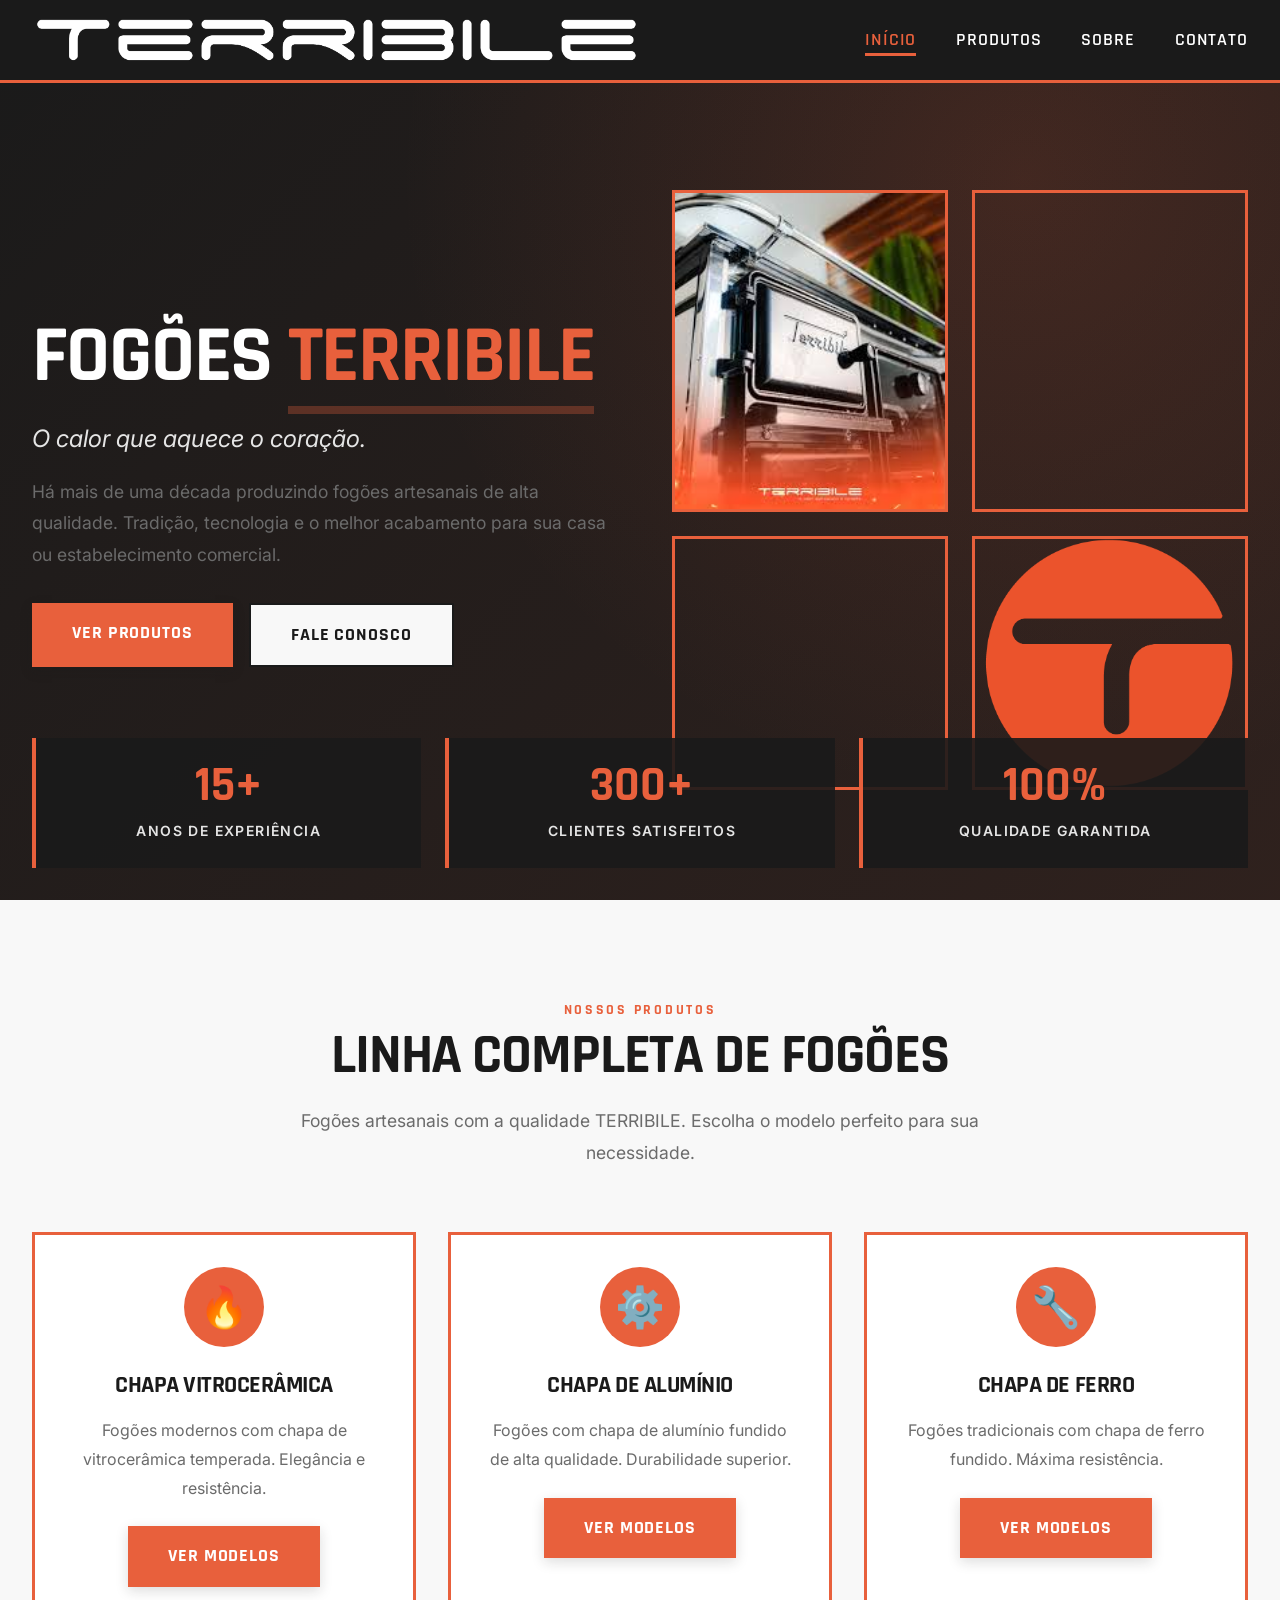
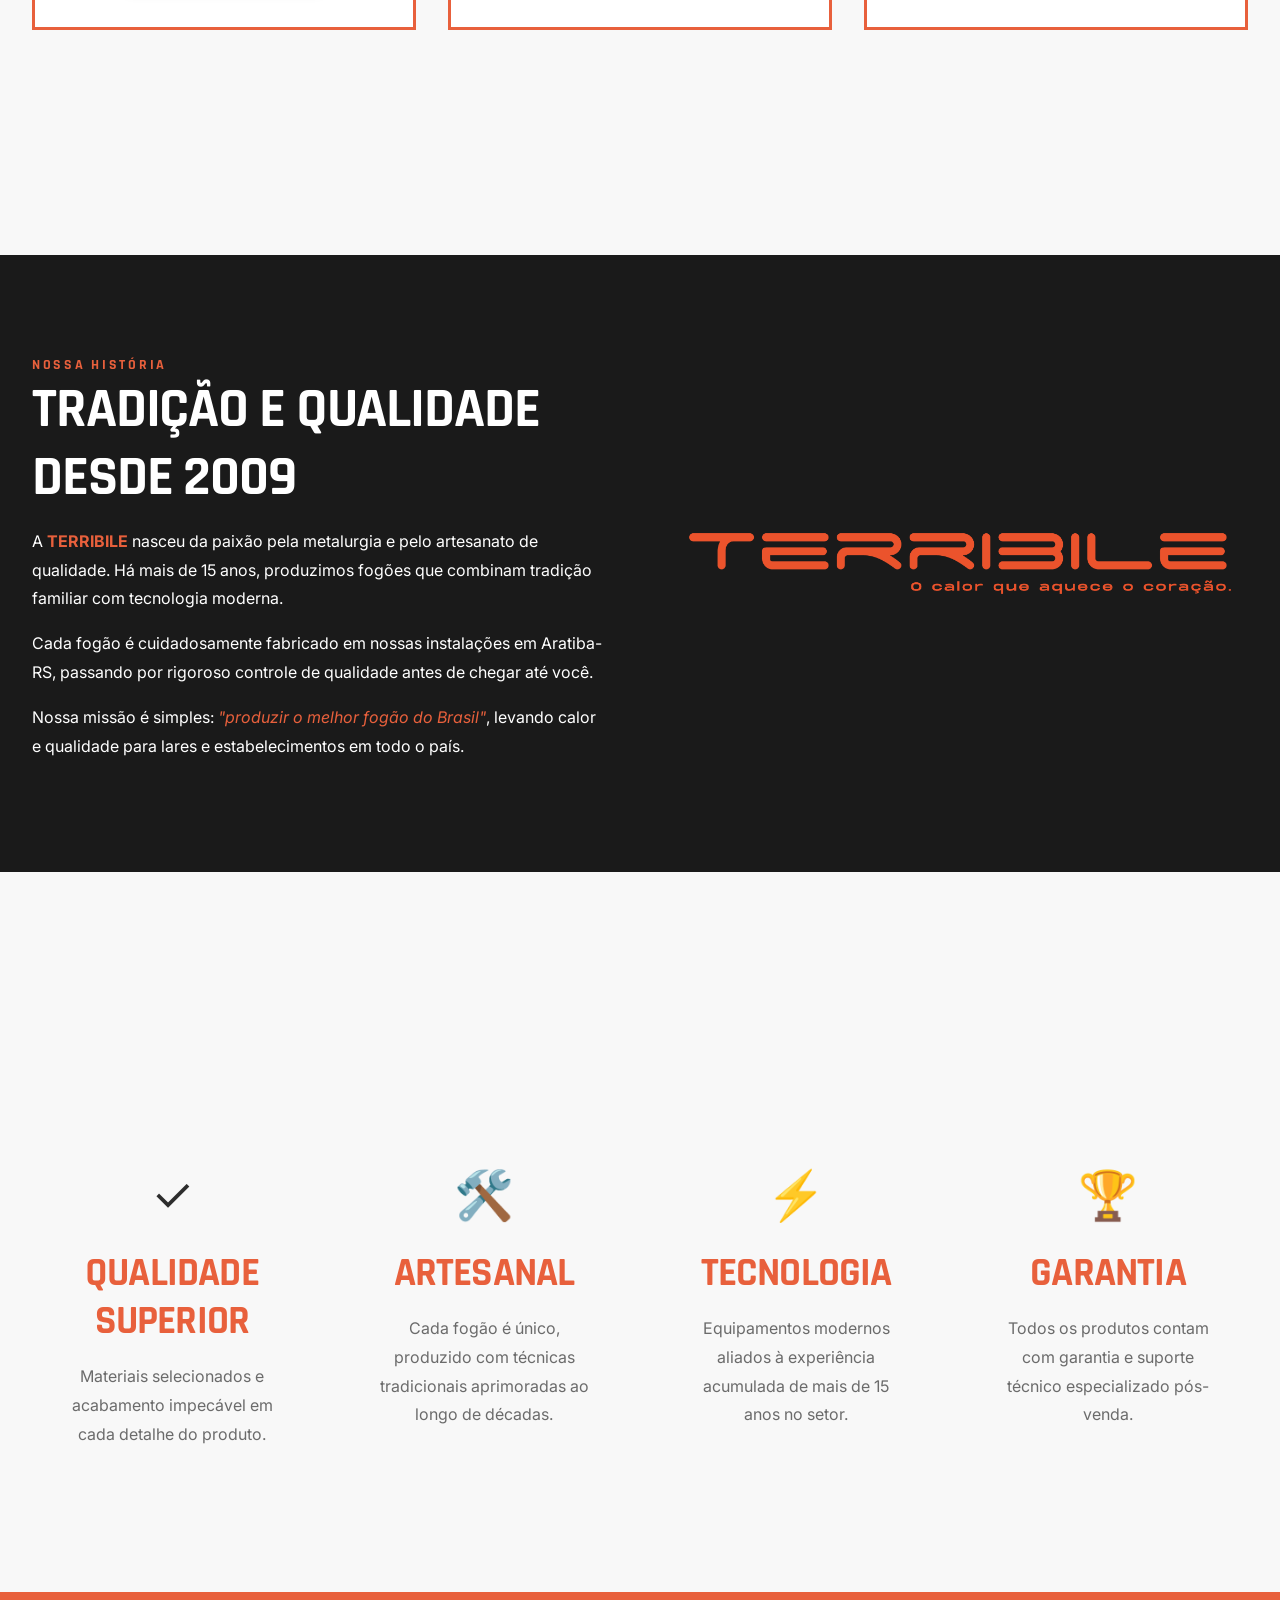
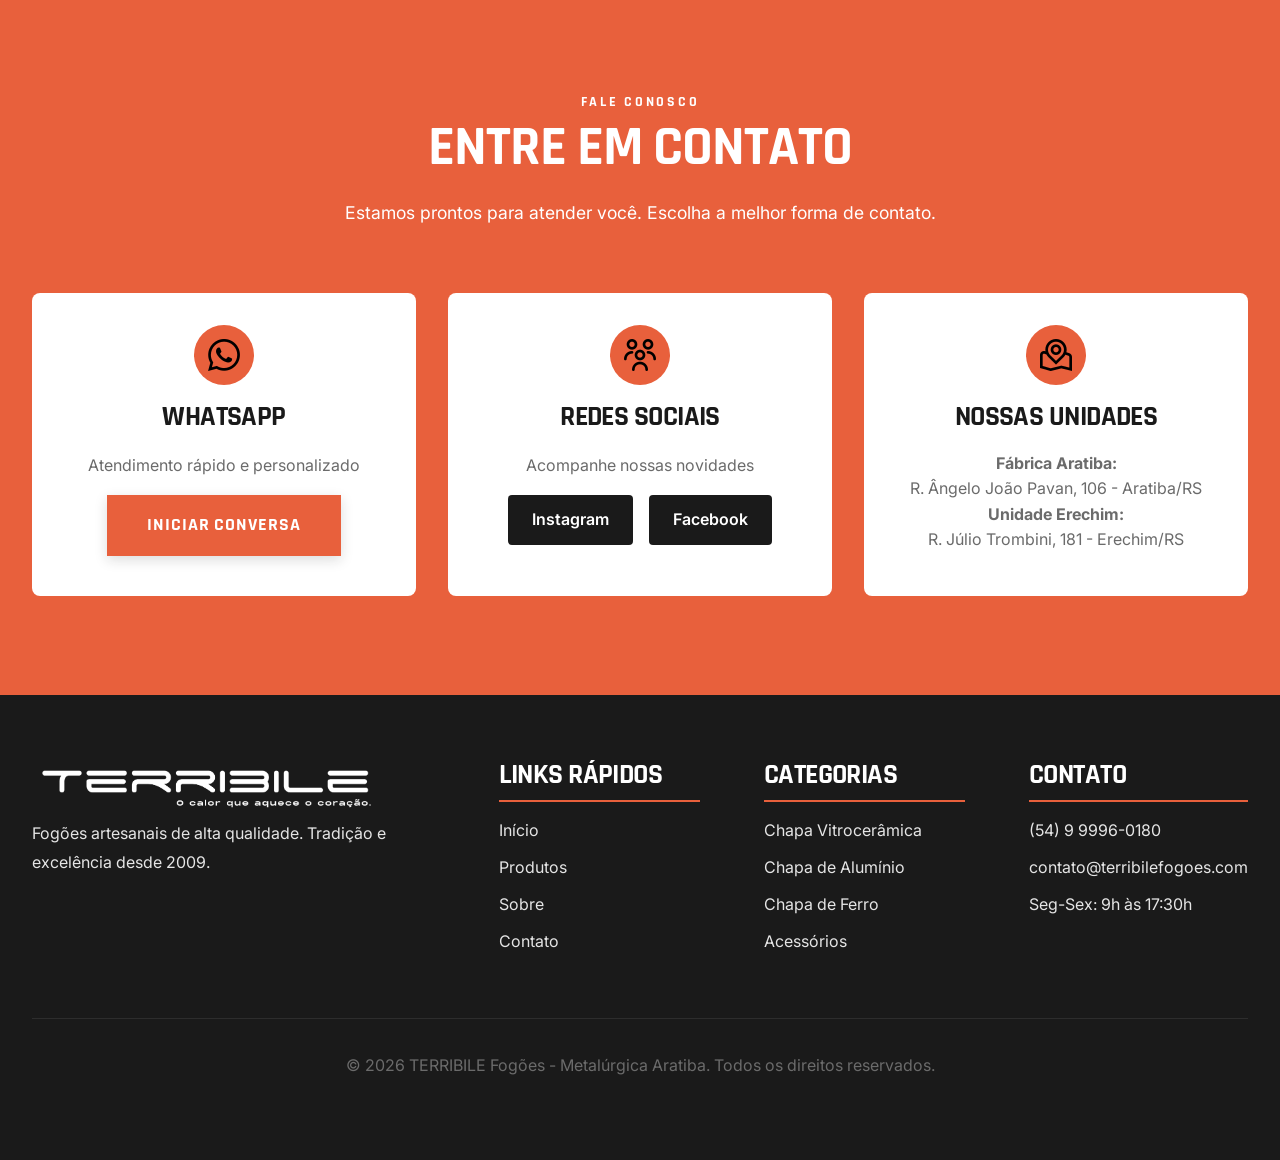
==== commit a131ed14: "CORREGIDO" ====
--- a/index.html
+++ b/index.html
@@ -16,15 +16,12 @@
         rel="stylesheet">
 
     <!-- CSS Modular -->
-    <link rel="stylesheet" href="assets/css/style.css">
     <link rel="stylesheet" href="assets/css/base.css">
     <link rel="stylesheet" href="assets/css/layout.css">
     <link rel="stylesheet" href="assets/css/components.css">
     <link rel="stylesheet" href="assets/css/animations.css">
     <link rel="stylesheet" href="assets/css/utilities.css">
 </head>
-
-<script src="assets/js/app.js"></script>
 
 <body>
 
@@ -87,6 +84,7 @@
             </div>
         </div>
 
+        <!-- Stats: absolutos no desktop, fluem abaixo no mobile via CSS -->
         <div class="hero__stats">
             <div class="stat" data-animate>
                 <span class="stat__number">15+</span>
@@ -188,27 +186,33 @@
                 <div class="differential" data-animate>
                     <div class="differential__icon">✓</div>
                     <h3 class="differential__title">Qualidade Superior</h3>
-                    <p class="differential__description">Materiais selecionados e acabamento impecável em cada detalhe.
+                    <p class="differential__description">
+                        Materiais selecionados e acabamento impecável em cada detalhe do produto.
                     </p>
                 </div>
 
                 <div class="differential" data-animate>
                     <div class="differential__icon">🛠️</div>
                     <h3 class="differential__title">Artesanal</h3>
-                    <p class="differential__description">Cada fogão é único, produzido com técnicas tradicionais
-                        aprimoradas.</p>
+                    <p class="differential__description">
+                        Cada fogão é único, produzido com técnicas tradicionais aprimoradas ao longo de décadas.
+                    </p>
                 </div>
 
                 <div class="differential" data-animate>
                     <div class="differential__icon">⚡</div>
                     <h3 class="differential__title">Tecnologia</h3>
-                    <p class="differential__description">Equipamentos modernos aliados à experiência de décadas.</p>
+                    <p class="differential__description">
+                        Equipamentos modernos aliados à experiência acumulada de mais de 15 anos no setor.
+                    </p>
                 </div>
 
                 <div class="differential" data-animate>
                     <div class="differential__icon">🏆</div>
                     <h3 class="differential__title">Garantia</h3>
-                    <p class="differential__description">Produtos com garantia e suporte técnico especializado.</p>
+                    <p class="differential__description">
+                        Todos os produtos contam com garantia e suporte técnico especializado pós-venda.
+                    </p>
                 </div>
             </div>
         </div>
@@ -275,7 +279,6 @@
             <div class="footer__brand">
                 <img src="assets/img/Marca Terribile com slogan_Branco (2).png" alt="TERRIBILE Fogões"
                     class="footer__logo">
-
                 <p>Fogões artesanais de alta qualidade. Tradição e excelência desde 2009.</p>
             </div>
 
@@ -302,9 +305,9 @@
             <div class="footer__section">
                 <h4>Contato</h4>
                 <ul class="footer__links">
-                    <li> (54) 9 9996-0180</li>
-                    <li> contato@terribilefogoes.com</li>
-                    <li> Seg-Sex: 9h às 17:30h</li>
+                    <li>(54) 9 9996-0180</li>
+                    <li>contato@terribilefogoes.com</li>
+                    <li>Seg-Sex: 9h às 17:30h</li>
                 </ul>
             </div>
         </div>
@@ -314,9 +317,10 @@
         </div>
     </footer>
 
-    <!-- JavaScript Modular -->
+    <!-- JavaScript: sempre no final do body para não bloquear renderização -->
     <script src="assets/js/produtos.js"></script>
-    
+    <script src="assets/js/app.js"></script>
+
 </body>
 
-</html>+</html>
--- a/assets/css/layout.css
+++ b/assets/css/layout.css
@@ -1,11 +1,11 @@
 /**
  * TERRIBILE FOGÕES - LAYOUT
- * Navbar, Hero, Sections, Footer, Grids
+ * Navbar, Hero, Sections, Grids, Footer e Responsividade
  */
 
-/* ============================================
+/* =================================================
    NAVBAR
-   ============================================ */
+================================================= */
 
 .navbar {
   position: fixed;
@@ -25,12 +25,12 @@
 
 .navbar__container {
   max-width: 1400px;
-  margin: 0 auto;
+  margin: auto;
   padding: 0 var(--spacing-md);
+  height: 80px;
   display: flex;
   align-items: center;
   justify-content: space-between;
-  height: 80px;
 }
 
 .navbar__brand {
@@ -41,7 +41,6 @@
 
 .navbar__logo {
   height: 50px;
-  width: auto;
   transition: var(--transition-base);
 }
 
@@ -58,20 +57,18 @@
 
 .navbar__link {
   font-family: var(--font-primary);
-  font-size: 1.125rem;
+  font-size: 1.1rem;
   font-weight: 600;
   color: var(--color-white);
   text-transform: uppercase;
   letter-spacing: 0.05em;
-  padding: 0.5rem 0;
   position: relative;
-  transition: var(--transition-fast);
 }
 
 .navbar__link::after {
   content: "";
   position: absolute;
-  bottom: 0;
+  bottom: -5px;
   left: 0;
   width: 0;
   height: 3px;
@@ -96,49 +93,37 @@
   background: none;
   border: none;
   cursor: pointer;
-  padding: 0.5rem;
 }
 
 .navbar__toggle span {
   width: 30px;
   height: 3px;
   background: var(--color-white);
-  transition: var(--transition-base);
-}
-
-.navbar__toggle:hover span {
-  background: var(--color-primary);
-}
-
-/* ============================================
+}
+
+/* =================================================
    HERO
-   ============================================ */
+================================================= */
 
 .hero {
   min-height: 100vh;
   background: var(--color-black);
+  padding-top: 80px;
+  display: flex;
+  flex-direction: column;
+  align-items: center;
+  justify-content: center;
   position: relative;
-  display: flex;
-  align-items: center;
-  padding-top: 80px;
   overflow: hidden;
 }
 
 .hero::before {
   content: "";
   position: absolute;
-  top: 0;
-  left: 0;
-  width: 100%;
-  height: 100%;
+  inset: 0;
   background:
-    linear-gradient(135deg, transparent 0%, rgba(232, 96, 60, 0.1) 100%),
-    radial-gradient(
-      circle at 80% 20%,
-      rgba(232, 96, 60, 0.15) 0%,
-      transparent 50%
-    );
-  z-index: 0;
+    linear-gradient(135deg, transparent, rgba(232, 96, 60, 0.1)),
+    radial-gradient(circle at 80% 20%, rgba(232, 96, 60, 0.15), transparent 50%);
 }
 
 .hero__content {
@@ -146,7 +131,7 @@
   z-index: 2;
   max-width: 1400px;
   width: 100%;
-  margin: 0 auto;
+  margin: auto;
   padding: var(--spacing-lg) var(--spacing-md);
   display: grid;
   grid-template-columns: 1fr 1fr;
@@ -156,20 +141,18 @@
 
 .hero__text h1 {
   color: var(--color-white);
-  margin-bottom: var(--spacing-sm);
   line-height: 1.1;
 }
 
 .hero__highlight {
   color: var(--color-primary);
   position: relative;
-  display: inline-block;
 }
 
 .hero__highlight::after {
   content: "";
   position: absolute;
-  bottom: -5px;
+  bottom: -6px;
   left: 0;
   width: 100%;
   height: 8px;
@@ -178,16 +161,14 @@
 }
 
 .hero__slogan {
-  font-family: var(--font-body);
   font-size: 1.5rem;
   color: var(--color-gray-light);
-  margin-bottom: var(--spacing-md);
-  font-weight: 400;
+  margin: var(--spacing-sm) 0;
   font-style: italic;
 }
 
 .hero__description {
-  font-size: 1.125rem;
+  font-size: 1.1rem;
   color: var(--color-gray);
   margin-bottom: var(--spacing-md);
   max-width: 600px;
@@ -200,7 +181,6 @@
 }
 
 .hero__visual {
-  position: relative;
   height: 600px;
 }
 
@@ -212,32 +192,17 @@
 }
 
 .hero__visual-item {
-  background: var(--color-gray-dark);
   border: 3px solid var(--color-primary);
-  position: relative;
   overflow: hidden;
-  transition: var(--transition-base);
-}
-
-.hero__visual-item:hover {
-  transform: scale(1.05);
-  box-shadow: 0 0 30px rgba(232, 96, 60, 0.5);
-  z-index: 10;
 }
 
 .hero__visual-item img {
   width: 100%;
   height: 100%;
   object-fit: cover;
-  opacity: 0.9;
-  transition: var(--transition-base);
-}
-
-.hero__visual-item:hover img {
-  opacity: 1;
-  transform: scale(1.1);
-}
-
+}
+
+/* Stats: absolutas sobre o fundo escuro no desktop */
 .hero__stats {
   position: absolute;
   bottom: var(--spacing-md);
@@ -249,32 +214,21 @@
   z-index: 3;
 }
 
-/* ============================================
+/* =================================================
    SECTIONS
-   ============================================ */
+================================================= */
 
 .section {
   padding: var(--spacing-xl) var(--spacing-md);
-  position: relative;
-}
-
-.section--dark {
-  background: var(--color-black);
-  color: var(--color-white);
-}
-
-.section--light {
-  background: var(--color-off-white);
-}
-
-.section--primary {
-  background: var(--color-primary);
-  color: var(--color-white);
-}
+}
+
+.section--dark    { background: var(--color-black);     color: var(--color-white); }
+.section--light   { background: var(--color-off-white); }
+.section--primary { background: var(--color-primary);   color: var(--color-white); }
 
 .section__container {
   max-width: 1400px;
-  margin: 0 auto;
+  margin: auto;
 }
 
 .section__header {
@@ -284,13 +238,11 @@
 
 .section__label {
   font-family: var(--font-primary);
-  font-size: 0.875rem;
+  font-size: 0.85rem;
   font-weight: 700;
+  letter-spacing: 0.2em;
   color: var(--color-primary);
   text-transform: uppercase;
-  letter-spacing: 0.2em;
-  margin-bottom: var(--spacing-sm);
-  display: block;
 }
 
 .section__title {
@@ -298,41 +250,31 @@
 }
 
 .section__description {
-  font-size: 1.125rem;
+  font-size: 1.1rem;
   color: var(--color-gray);
   max-width: 700px;
-  margin: 0 auto;
-}
-
-/* ============================================
+  margin: auto;
+}
+
+/* =================================================
    GRIDS
-   ============================================ */
+================================================= */
 
 .grid {
   display: grid;
   gap: var(--spacing-md);
-  width: 100%;
-  max-width: 100%;
-}
-
-.grid--2 {
-  grid-template-columns: repeat(2, 1fr);
-}
-
-.grid--3 {
-  grid-template-columns: repeat(3, 1fr);
-}
-
-.grid--4 {
-  grid-template-columns: repeat(4, 1fr);
-}
+}
+
+.grid--2 { grid-template-columns: repeat(2, 1fr); }
+.grid--3 { grid-template-columns: repeat(3, 1fr); }
+.grid--4 { grid-template-columns: repeat(4, 1fr); }
 
 .grid--auto {
-  grid-template-columns: repeat(auto-fit, minmax(min(300px, 100%), 1fr));
+  grid-template-columns: repeat(auto-fit, minmax(280px, 1fr));
 }
 
 .grid--products {
-  grid-template-columns: repeat(auto-fill, minmax(min(320px, 100%), 1fr));
+  grid-template-columns: repeat(auto-fit, minmax(320px, 1fr));
   gap: 2rem;
   margin-top: 3rem;
 }
@@ -343,58 +285,49 @@
   align-items: center;
 }
 
-/* ============================================
+/* =================================================
    FOOTER
-   ============================================ */
+================================================= */
 
 .footer {
   background: var(--color-black);
   border-top: 3px solid var(--color-primary);
-  padding: var(--spacing-lg) var(--spacing-md) var(--spacing-md);
+  padding: var(--spacing-lg) var(--spacing-md);
   color: var(--color-gray-light);
 }
 
 .footer__grid {
   max-width: 1400px;
-  margin: 0 auto;
+  margin: auto;
   display: grid;
   grid-template-columns: 2fr 1fr 1fr 1fr;
   gap: var(--spacing-lg);
   margin-bottom: var(--spacing-lg);
 }
 
-.footer__brand {
-  display: flex;
-  flex-direction: column;
-  gap: 1rem;
-}
-
 .footer__logo {
   height: 60px;
-  width: auto;
 }
 
 .footer__section h4 {
   font-family: var(--font-primary);
-  font-size: 1.25rem;
-  color: var(--color-white);
+  color: white;
   text-transform: uppercase;
-  margin-bottom: 1rem;
   border-bottom: 2px solid var(--color-primary);
   padding-bottom: 0.5rem;
+  margin-bottom: 1rem;
 }
 
 .footer__links {
   list-style: none;
   display: flex;
   flex-direction: column;
-  gap: 0.75rem;
+  gap: 0.7rem;
 }
 
 .footer__links a {
   color: var(--color-gray-light);
   transition: var(--transition-fast);
-  display: inline-block;
 }
 
 .footer__links a:hover {
@@ -406,39 +339,62 @@
   border-top: 1px solid var(--color-gray-dark);
   padding-top: var(--spacing-md);
   text-align: center;
-  font-size: 0.875rem;
+  font-size: 0.85rem;
   color: var(--color-gray);
 }
 
-/* ============================================
-   RESPONSIVE
-   ============================================ */
+/* =================================================
+   TABLET (≤ 1024px)
+================================================= */
 
 @media (max-width: 1024px) {
+
+  /* Hero: o flex-direction:column faz stats flutuar abaixo do conteúdo */
+  .hero {
+    justify-content: flex-start;
+    padding-bottom: var(--spacing-md);
+  }
+
   .hero__content {
     grid-template-columns: 1fr;
     gap: var(--spacing-md);
+    padding-bottom: 0;
   }
 
   .hero__visual {
-    height: 400px;
+    height: 420px;
+  }
+
+  /* Stats: saem do position:absolute e fluem após o conteúdo */
+  .hero__stats {
+    position: static;
+    width: 100%;
+    max-width: 1400px;
+    margin: 0 auto;
+    padding: 0 var(--spacing-md) var(--spacing-md);
+  }
+
+  /* Grid de diferenciais: 2 colunas em tablet */
+  .grid--4 {
+    grid-template-columns: repeat(2, 1fr);
+  }
+
+  .grid--about {
+    grid-template-columns: 1fr;
   }
 
   .footer__grid {
     grid-template-columns: repeat(2, 1fr);
   }
 
-  .grid--about {
-    grid-template-columns: 1fr;
-  }
-}
-
-/* ============================================
-   MOBILE RESPONSIVE FIX
-   ============================================ */
+}
+
+/* =================================================
+   MOBILE (≤ 768px)
+================================================= */
 
 @media (max-width: 768px) {
-  /* NAVBAR */
+
   .navbar__toggle {
     display: flex;
   }
@@ -449,9 +405,9 @@
     left: 0;
     width: 100%;
     flex-direction: column;
+    gap: 1rem;
     background: var(--color-black);
     padding: 1rem 0;
-    gap: 1rem;
     display: none;
   }
 
@@ -459,251 +415,74 @@
     display: flex;
   }
 
-  /* HERO */
   .hero {
-    padding: 120px 1rem 60px;
     text-align: center;
+    padding: 100px 0 var(--spacing-md);
   }
 
   .hero__content {
+    padding: var(--spacing-md) var(--spacing-sm) var(--spacing-sm);
+  }
+
+  .hero__cta {
     flex-direction: column;
-    gap: 2rem;
-  }
-
-  .hero__stats {
-    position: relative;
-    bottom: auto;
-    left: auto;
-    right: auto;
-    grid-template-columns: 1fr;
-    gap: 1rem;
-    margin-top: 2rem;
-    padding: 0 1rem;
-  }
-
-  .hero__visual {
-    height: 300px;
-  }
-
-  /* FOOTER */
-
-  .footer {
-    padding: 3rem 1rem 2rem;
-  }
-
-  .footer__grid {
-    grid-template-columns: 1fr; /* Uma coluna */
-    gap: 2rem;
-  }
-
-  .footer__section {
-    text-align: center;
-  }
-
-  .footer__brand {
-    text-align: center;
-  }
-
-  .footer__logo {
-    margin: 0 auto 1rem;
-  }
-
-  .footer__links {
     align-items: center;
   }
 
-  /* GENERIC CONTAINERS */
-  .container,
-  .section__container,
-  .navbar__container {
-    padding-left: 1rem;
-    padding-right: 1rem;
-  }
-
-  /* GRIDS */
-  .grid,
-  .produtos__grid,
-  .cards,
-  .features {
-    grid-template-columns: 1fr !important;
-    gap: 1.5rem !important;
-  }
-
-  .grid--products {
-    gap: 1.5rem !important;
-    margin-top: 2rem;
-  }
-
-  /* IMAGES */
-  img {
-    max-width: 100%;
-    height: auto;
-  }
-}
-
-@media (max-width: 400px) {
-  /* CONTACT SECTION */
-  .contact-cards {
-    gap: 1rem;
-  }
-
-  .contact-card {
-    text-align: justify; /* Centralizado */
-    align-items: center;
-  }
-
-  .contact-card__icon {
-    margin: 0 auto 0.75rem; /* Centralizado */
-  }
-
-  .contact-card__title {
-    font-size: 1.25rem;
-  }
-
-  .contact-card__description {
-    font-size: 0.875rem;
-  }
-
-  /* FOOTER */
-  .footer {
-    padding: 2rem 0.75rem 1.5rem; /* Padding reduzido */
-  }
-
-  .footer__grid {
-    gap: 1.5rem;
-  }
-
-  .footer__section h4 {
-    font-size: 1rem; /* Menor */
-    margin-bottom: 0.75rem;
-    word-wrap: break-word; /* Quebra palavras longas */
-  }
-
-  .footer__brand p {
-    font-size: 0.875rem; /* Menor */
-    line-height: 1.6;
-  }
-
-  .footer__links a {
-    font-size: 0.875rem; /* Menor */
-  }
-
-  .footer__bottom {
-    font-size: 0.75rem; /* Menor */
-    padding-top: 1rem;
-  }
-}
-/* ============================================
-   HERO MOBILE IMPROVEMENT
-   ============================================ */
-
-/* HERO MOBILE FIX */
-@media (max-width: 768px){
-
-  .hero__content{
-    display: flex;
-    flex-direction: column;
-    align-items: stretch;
-    gap: 24px;
-  }
-
-  /* ordem dos elementos */
-  .hero__text{ order: 1; }
-  .hero__visual{ order: 2; }
-  .hero__stats{ order: 3; }
-
-  /* IMAGENS */
-  .hero__visual{
-    width: 100%;
-  }
-
-  .hero__visual-grid{
-    display: grid;
-    grid-template-columns: 1fr 1fr;
-    gap: 12px;
-    width: 100%;
-  }
-
-  .hero__visual-item{
-    width: 100%;
-    aspect-ratio: 1 / 1;
-  }
-
-  .hero__visual-item img{
-    width: 100%;
-    height: 100%;
-    object-fit: cover;
-  }
-
-  /* STATS */
-  .hero__stats{
-    position: static;
-    display: grid;
-    grid-template-columns: repeat(3,1fr);
-    gap: 12px;
-    width: 100%;
-  }
-
-  .stat-card{
-    padding: 14px;
-    text-align: center;
-  }
-
-}
-
-@media (max-width: 400px) {
-  .hero {
-    min-height: auto;
-    padding-top: 100px;
-  }
-
-  .hero__content {
-    grid-template-columns: 1fr;
-    gap: 2rem;
-  }
-
-  /* texto centralizado e mais legível */
-  .hero__text {
-    text-align: center;
-  }
-
-  .hero__description {
-    margin-left: auto;
-    margin-right: auto;
-  }
-
-  .hero__cta {
-    justify-content: center;
-  }
-
-  /* imagens vão para baixo */
+  .hero__cta .btn {
+    width: 220px;
+  }
+
   .hero__visual {
     height: auto;
-    width: 100%;
-  }
-
-  .hero__visual-grid {
-    grid-template-columns: 1fr 1fr;
-    gap: 1rem;
-  }
-
-  /* mantém proporção */
+  }
+
   .hero__visual-item {
     aspect-ratio: 1 / 1;
   }
 
-  .hero__visual-item img {
-    object-fit: cover;
-    width: 100%;
-    height: 100%;
-  }
-
-  /* stats ficam em linha mais compacta */
   .hero__stats {
-    position: relative;
     grid-template-columns: 1fr;
+    padding: 0 var(--spacing-sm) var(--spacing-md);
     gap: 1rem;
-    margin-top: 2rem;
+  }
+
+  .footer__grid {
+    grid-template-columns: 1fr;
     text-align: center;
   }
-}
+
+  /* Diferenciais em 2 colunas no mobile */
+  .grid--3,
+  .grid--4 {
+    grid-template-columns: 1fr 1fr;
+  }
+
+}
+
+/* =================================================
+   MOBILE PEQUENO (≤ 480px)
+================================================= */
+
+@media (max-width: 480px) {
+
+  .hero__text h1 {
+    font-size: 2rem;
+  }
+
+  .hero__description {
+    font-size: 0.95rem;
+  }
+
+  .footer {
+    padding: 2rem 0.75rem;
+  }
+
+  /* Em telas muito pequenas, tudo em coluna única */
+  .grid--2,
+  .grid--3,
+  .grid--4 {
+    grid-template-columns: 1fr;
+  }
+
+}
--- a/assets/css/components.css
+++ b/assets/css/components.css
@@ -30,13 +30,18 @@
 }
 
 .btn--primary::before {
-  content: '';
+  content: "";
   position: absolute;
   top: 0;
   left: -100%;
   width: 100%;
   height: 100%;
-  background: linear-gradient(90deg, transparent, rgba(255, 255, 255, 0.2), transparent);
+  background: linear-gradient(
+    90deg,
+    transparent,
+    rgba(255, 255, 255, 0.2),
+    transparent
+  );
   transition: var(--transition-slow);
 }
 
@@ -76,7 +81,7 @@
 
 .btn--whatsapp {
   padding: 0.875rem 1.5rem;
-  background: #25D366;
+  background: #25d366;
   color: white;
   font-weight: 600;
   display: flex;
@@ -85,7 +90,7 @@
 }
 
 .btn--whatsapp:hover {
-  background: #128C7E;
+  background: #128c7e;
   color: white;
 }
 
@@ -141,6 +146,15 @@
   border: 3px solid var(--color-gray-light);
   transition: all var(--transition-base);
   overflow: hidden;
+  width: 100%;
+  max-width: 100%;
+  box-sizing: border-box;
+}
+
+.product-card img {
+  width: 100%;
+  height: auto;
+  display: block;
 }
 
 .product-card:hover {
@@ -173,7 +187,11 @@
   display: flex;
   align-items: center;
   justify-content: center;
-  background: linear-gradient(135deg, var(--color-gray-dark) 0%, var(--color-black) 100%);
+  background: linear-gradient(
+    135deg,
+    var(--color-gray-dark) 0%,
+    var(--color-black) 100%
+  );
   font-size: 4rem;
 }
 
@@ -466,3 +484,99 @@
 .no-results__description {
   color: var(--color-gray);
 }
+
+/* =================================================
+   MOBILE RESPONSIVE (≤ 768px)
+================================================= */
+
+@media (max-width: 768px) {
+
+  /* Botões: largura completa no mobile */
+  .btn {
+    width: 100%;
+    max-width: 100%;
+    padding: 0.875rem 1.5rem;
+    font-size: 1rem;
+  }
+
+  .btn--view,
+  .btn--whatsapp {
+    width: 100%;
+  }
+
+  /* Cards */
+  .product-card,
+  .category-card {
+    max-width: 100%;
+  }
+
+  .product-card__actions {
+    flex-direction: column;
+  }
+
+  /* Stats */
+  .stat {
+    padding: 1rem;
+  }
+
+  .stat__number {
+    font-size: 2.5rem;
+  }
+
+  /* Filtros */
+  .filters__buttons {
+    gap: 0.75rem;
+  }
+
+  .filter-btn {
+    padding: 0.625rem 1rem;
+    font-size: 0.875rem;
+    white-space: nowrap;
+  }
+
+  /* Cards de contato */
+  .contact-card {
+    padding: 1.5rem;
+  }
+
+  .contact-card__actions {
+    flex-direction: column;
+    width: 100%;
+  }
+
+  .contact-card__link {
+    width: 100%;
+    text-align: center;
+  }
+
+  /* Diferenciais: text maior e respiração adequada em 2 colunas */
+  .differential {
+    padding: 1.5rem 1rem;
+  }
+
+  .differential__description {
+    font-size: 0.9375rem;
+    line-height: 1.7;
+  }
+
+}
+
+@media (max-width: 400px) {
+  .contact-card {
+    padding: 1.25rem 1rem;
+    text-align: center;
+  }
+
+  .contact-card__icon {
+    margin: 0 auto 1rem;
+  }
+
+  .contact-card__actions {
+    justify-content: center;
+  }
+
+  .contact-card__link {
+    font-size: 0.875rem;
+    padding: 0.625rem;
+  }
+}
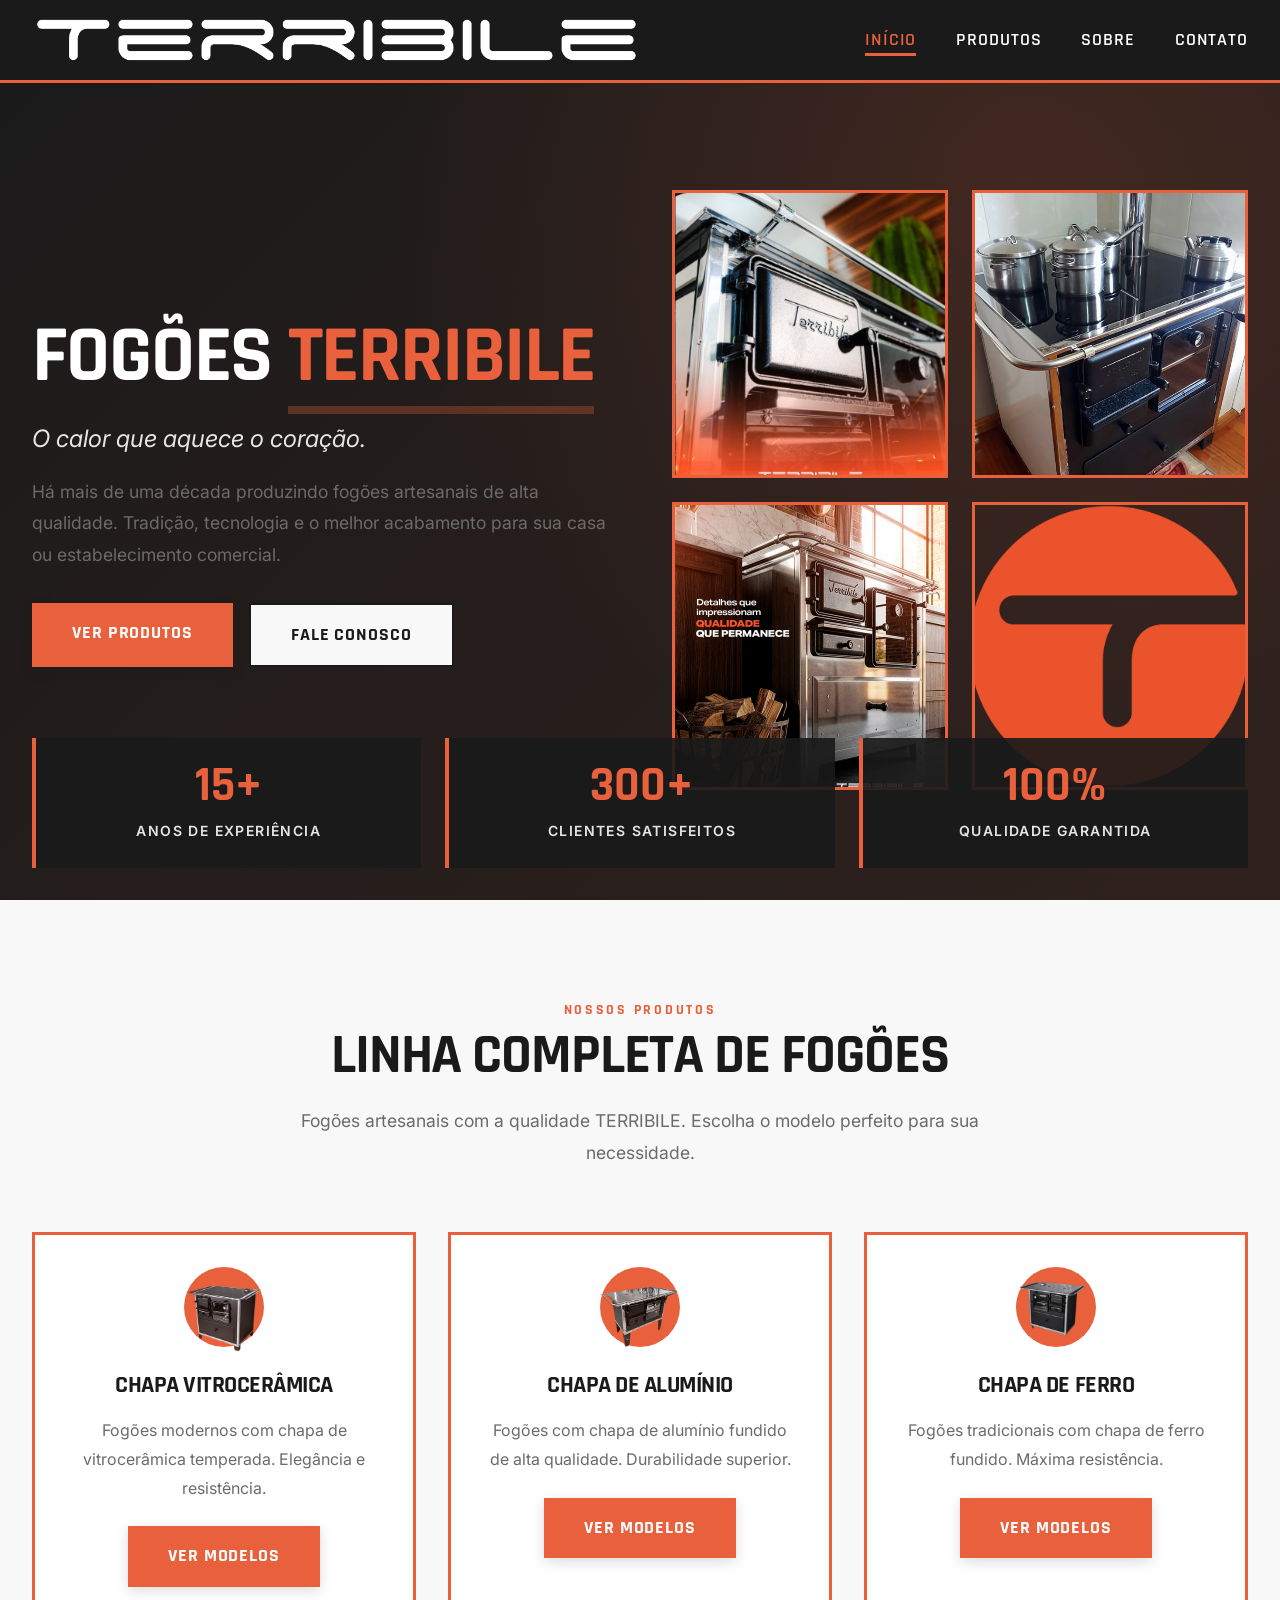
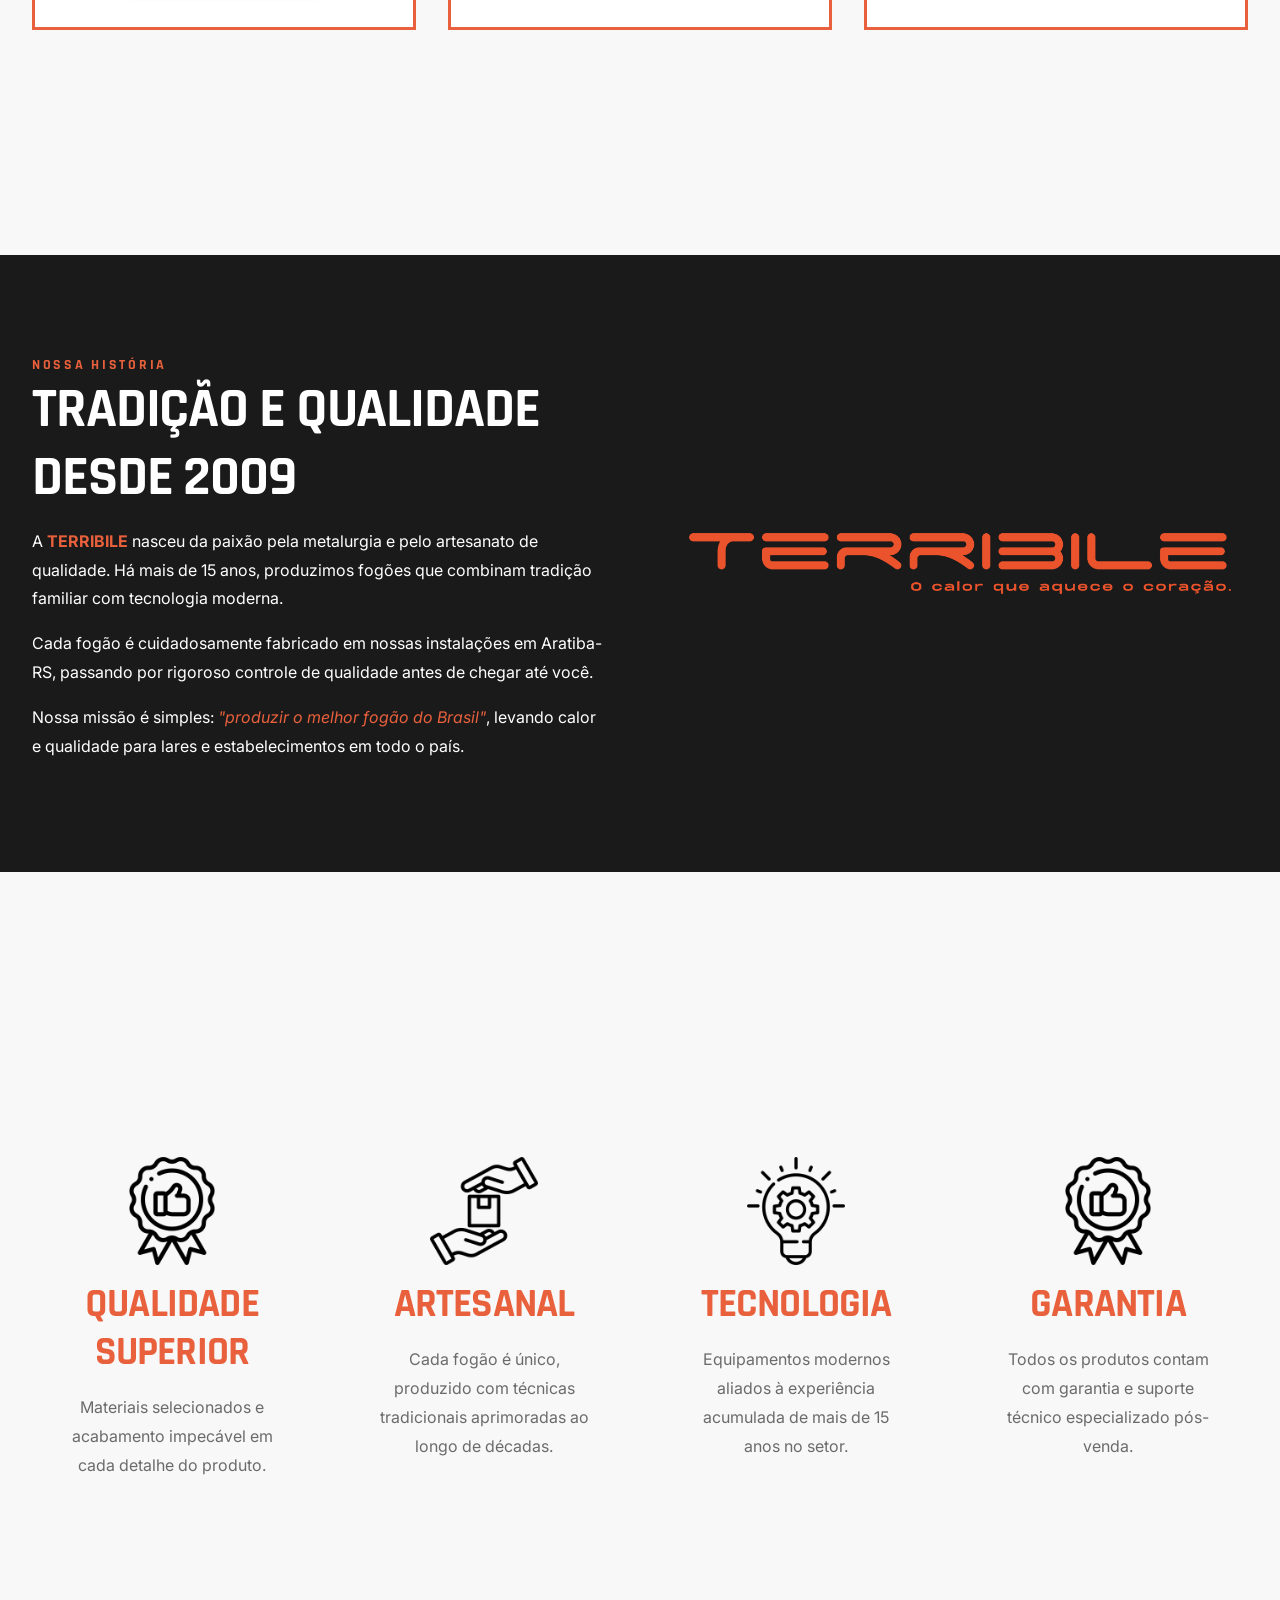
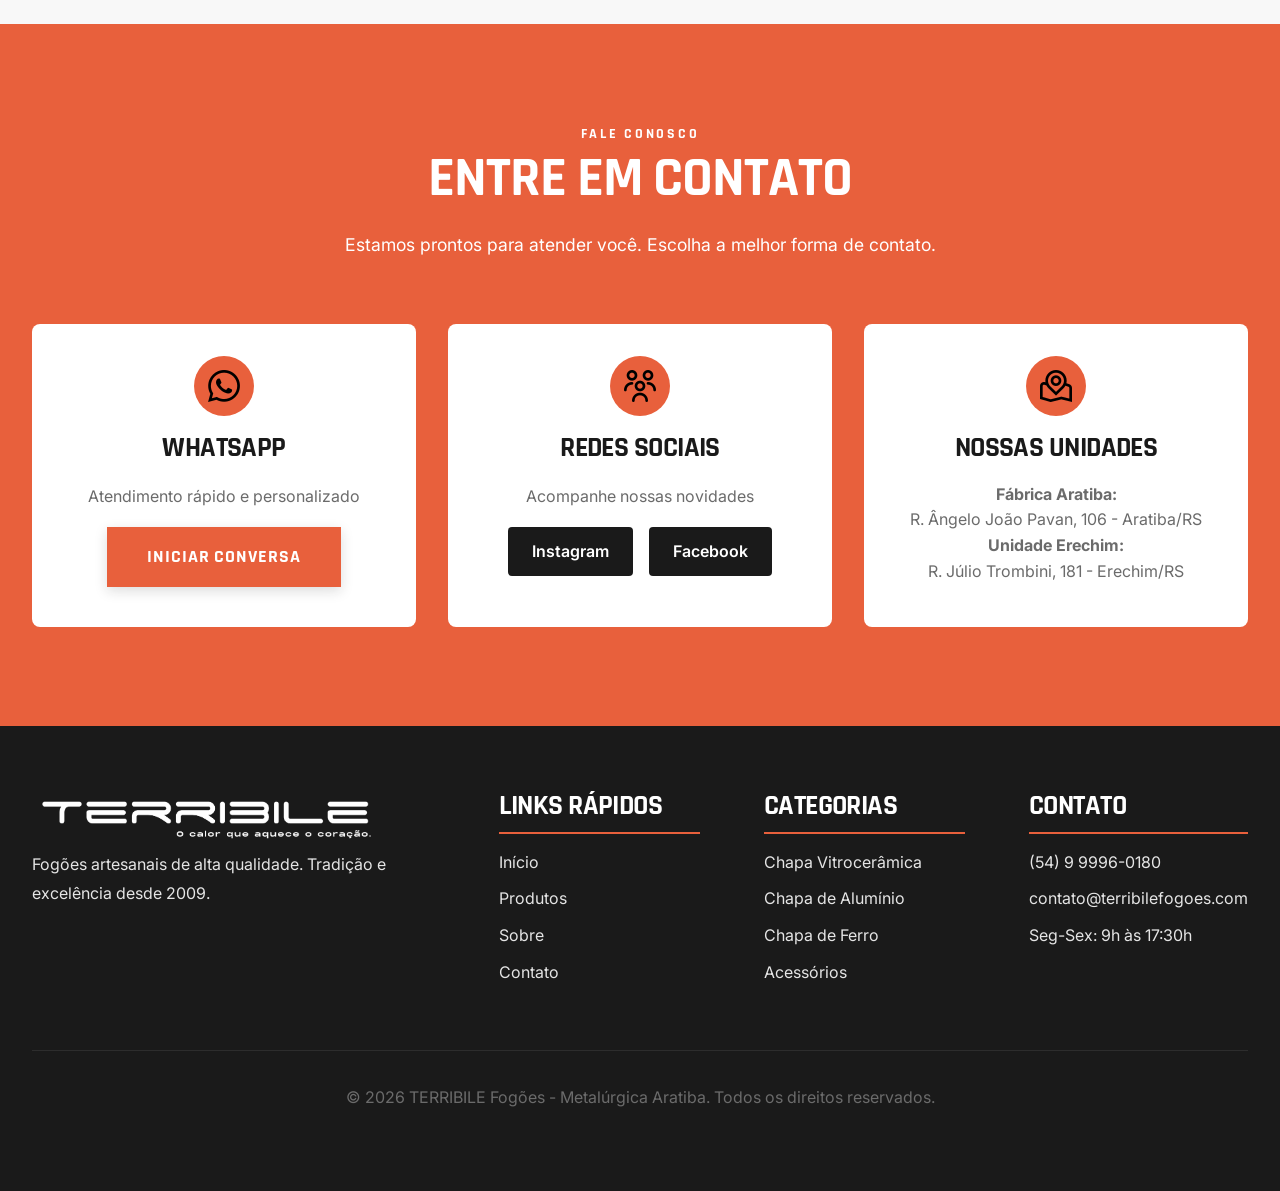
==== commit 3093c449: "update" ====
--- a/index.html
+++ b/index.html
@@ -68,14 +68,14 @@
             <div class="hero__visual" data-animate>
                 <div class="hero__visual-grid">
                     <div class="hero__visual-item animate-child">
-                        <img src="assets/img/produtos/vitroceramica/fogao1.jpg" alt="Fogão Vitrocerâmica"
+                        <img src="assets/img/produtos/destaque/fog1.png" alt="Fogão Vitrocerâmica"
                             onerror="this.style.display='none'">
                     </div>
                     <div class="hero__visual-item animate-child">
-                        <img src="assets/img/fogao1.jpg" alt="Fogão Artesanal" onerror="this.style.display='none'">
+                        <img src="assets/img//produtos/destaque/fog2.jpg" alt="Fogão Artesanal" onerror="this.style.display='none'">
                     </div>
                     <div class="hero__visual-item animate-child">
-                        <img src="assets/img/fogao1.jpg" alt="Fogão Industrial" onerror="this.style.display='none'">
+                        <img src="assets/img/produtos/destaque/fog3.jpg" alt="Fogão Industrial" onerror="this.style.display='none'">
                     </div>
                     <div class="hero__visual-item animate-child">
                         <img src="assets/img/Simbolo Terribile (1).png" alt="TERRIBILE">
@@ -114,7 +114,7 @@
 
             <div class="grid grid--auto mt-lg">
                 <div class="category-card" data-animate>
-                    <div class="category-card__icon">🔥</div>
+                    <div class="category-card__icon"><img src="assets/img/produtos/vitroceramica/vitroceramica-lorem1-gabinete.png" alt=""></div>
                     <h3 class="category-card__title">Chapa Vitrocerâmica</h3>
                     <p class="category-card__description">Fogões modernos com chapa de vitrocerâmica temperada.
                         Elegância e resistência.</p>
@@ -122,7 +122,7 @@
                 </div>
 
                 <div class="category-card" data-animate>
-                    <div class="category-card__icon">⚙️</div>
+                    <div class="category-card__icon"><img src="assets/img/produtos/aluminio/al-lorem1.png" alt=""></div>
                     <h3 class="category-card__title">Chapa de Alumínio</h3>
                     <p class="category-card__description">Fogões com chapa de alumínio fundido de alta qualidade.
                         Durabilidade superior.</p>
@@ -130,7 +130,7 @@
                 </div>
 
                 <div class="category-card" data-animate>
-                    <div class="category-card__icon">🔧</div>
+                    <div class="category-card__icon"><img src="assets/img/produtos/ferro/fe-lorem2-gabinete.png" alt=""></div>
                     <h3 class="category-card__title">Chapa de Ferro</h3>
                     <p class="category-card__description">Fogões tradicionais com chapa de ferro fundido. Máxima
                         resistência.</p>
@@ -184,7 +184,7 @@
 
             <div class="grid grid--4 mt-lg">
                 <div class="differential" data-animate>
-                    <div class="differential__icon">✓</div>
+                    <div class="differential__icon"><img src="assets/img/icones/qualidade.png" alt=""></div>
                     <h3 class="differential__title">Qualidade Superior</h3>
                     <p class="differential__description">
                         Materiais selecionados e acabamento impecável em cada detalhe do produto.
@@ -192,7 +192,7 @@
                 </div>
 
                 <div class="differential" data-animate>
-                    <div class="differential__icon">🛠️</div>
+                    <div class="differential__icon"><img src="assets/img/icones/produtos-artesanais.png" alt=""></div>
                     <h3 class="differential__title">Artesanal</h3>
                     <p class="differential__description">
                         Cada fogão é único, produzido com técnicas tradicionais aprimoradas ao longo de décadas.
@@ -200,7 +200,7 @@
                 </div>
 
                 <div class="differential" data-animate>
-                    <div class="differential__icon">⚡</div>
+                    <div class="differential__icon"><img src="assets/img/icones/inovacao.png" alt=""></div>
                     <h3 class="differential__title">Tecnologia</h3>
                     <p class="differential__description">
                         Equipamentos modernos aliados à experiência acumulada de mais de 15 anos no setor.
@@ -208,7 +208,7 @@
                 </div>
 
                 <div class="differential" data-animate>
-                    <div class="differential__icon">🏆</div>
+                    <div class="differential__icon"><img src="assets/img/icones/qualidade.png" alt=""></div>
                     <h3 class="differential__title">Garantia</h3>
                     <p class="differential__description">
                         Todos os produtos contam com garantia e suporte técnico especializado pós-venda.
@@ -231,7 +231,7 @@
 
             <div class="grid grid--auto mt-lg">
                 <div class="contact-card" data-animate>
-                    <div class="contact-card__icon"><img src="assets/img/whatsapp.png" alt=""></div>
+                    <div class="contact-card__icon"><img src="assets/img/icones/whatsapp.png" alt=""></div>
                     <h4 class="contact-card__title">WhatsApp</h4>
                     <p class="contact-card__description">Atendimento rápido e personalizado</p>
                     <a href="https://wa.me/54999960180?text=Olá!%20Gostaria%20de%20mais%20informações%20sobre%20os%20fogões%20TERRIBILE."
@@ -239,7 +239,7 @@
                 </div>
 
                 <div class="contact-card" data-animate>
-                    <div class="contact-card__icon"><img src="assets/img/usuarios-alt.png" alt=""></div>
+                    <div class="contact-card__icon"><img src="assets/img/icones/usuarios-alt.png" alt=""></div>
                     <h4 class="contact-card__title">Redes Sociais</h4>
                     <p class="contact-card__description">Acompanhe nossas novidades</p>
                     <div class="contact-card__actions">
@@ -251,7 +251,7 @@
                 </div>
 
                 <div class="contact-card" data-animate>
-                    <div class="contact-card__icon"><img src="assets/img/marcador-de-mapa.png" alt=""></div>
+                    <div class="contact-card__icon"><img src="assets/img/icones/marcador-de-mapa.png" alt=""></div>
                     <h4 class="contact-card__title">Nossas Unidades</h4>
                     <a class="contact-card__description" href="https://maps.app.goo.gl/f8tvZZhDMTHNZwoP8"
                         target="_blank">
--- a/assets/css/layout.css
+++ b/assets/css/layout.css
@@ -222,9 +222,17 @@
   padding: var(--spacing-xl) var(--spacing-md);
 }
 
-.section--dark    { background: var(--color-black);     color: var(--color-white); }
-.section--light   { background: var(--color-off-white); }
-.section--primary { background: var(--color-primary);   color: var(--color-white); }
+.section--dark {
+  background: var(--color-black);
+  color: var(--color-white);
+}
+.section--light {
+  background: var(--color-off-white);
+}
+.section--primary {
+  background: var(--color-primary);
+  color: var(--color-white);
+}
 
 .section__container {
   max-width: 1400px;
@@ -265,9 +273,15 @@
   gap: var(--spacing-md);
 }
 
-.grid--2 { grid-template-columns: repeat(2, 1fr); }
-.grid--3 { grid-template-columns: repeat(3, 1fr); }
-.grid--4 { grid-template-columns: repeat(4, 1fr); }
+.grid--2 {
+  grid-template-columns: repeat(2, 1fr);
+}
+.grid--3 {
+  grid-template-columns: repeat(3, 1fr);
+}
+.grid--4 {
+  grid-template-columns: repeat(4, 1fr);
+}
 
 .grid--auto {
   grid-template-columns: repeat(auto-fit, minmax(280px, 1fr));
@@ -348,7 +362,6 @@
 ================================================= */
 
 @media (max-width: 1024px) {
-
   /* Hero: o flex-direction:column faz stats flutuar abaixo do conteúdo */
   .hero {
     justify-content: flex-start;
@@ -386,7 +399,6 @@
   .footer__grid {
     grid-template-columns: repeat(2, 1fr);
   }
-
 }
 
 /* =================================================
@@ -394,7 +406,6 @@
 ================================================= */
 
 @media (max-width: 768px) {
-
   .navbar__toggle {
     display: flex;
   }
@@ -457,7 +468,6 @@
   .grid--4 {
     grid-template-columns: 1fr 1fr;
   }
-
 }
 
 /* =================================================
@@ -465,7 +475,6 @@
 ================================================= */
 
 @media (max-width: 480px) {
-
   .hero__text h1 {
     font-size: 2rem;
   }
@@ -484,5 +493,4 @@
   .grid--4 {
     grid-template-columns: 1fr;
   }
-
-}
+}
--- a/assets/css/components.css
+++ b/assets/css/components.css
@@ -263,12 +263,15 @@
 
 .differential {
   text-align: center;
+  align-items: center;
   padding: 2rem;
 }
 
 .differential__icon {
   font-size: 3rem;
   margin-bottom: 1rem;
+  padding-left: 25%;
+  padding-right: 25%;
 }
 
 .differential__title {
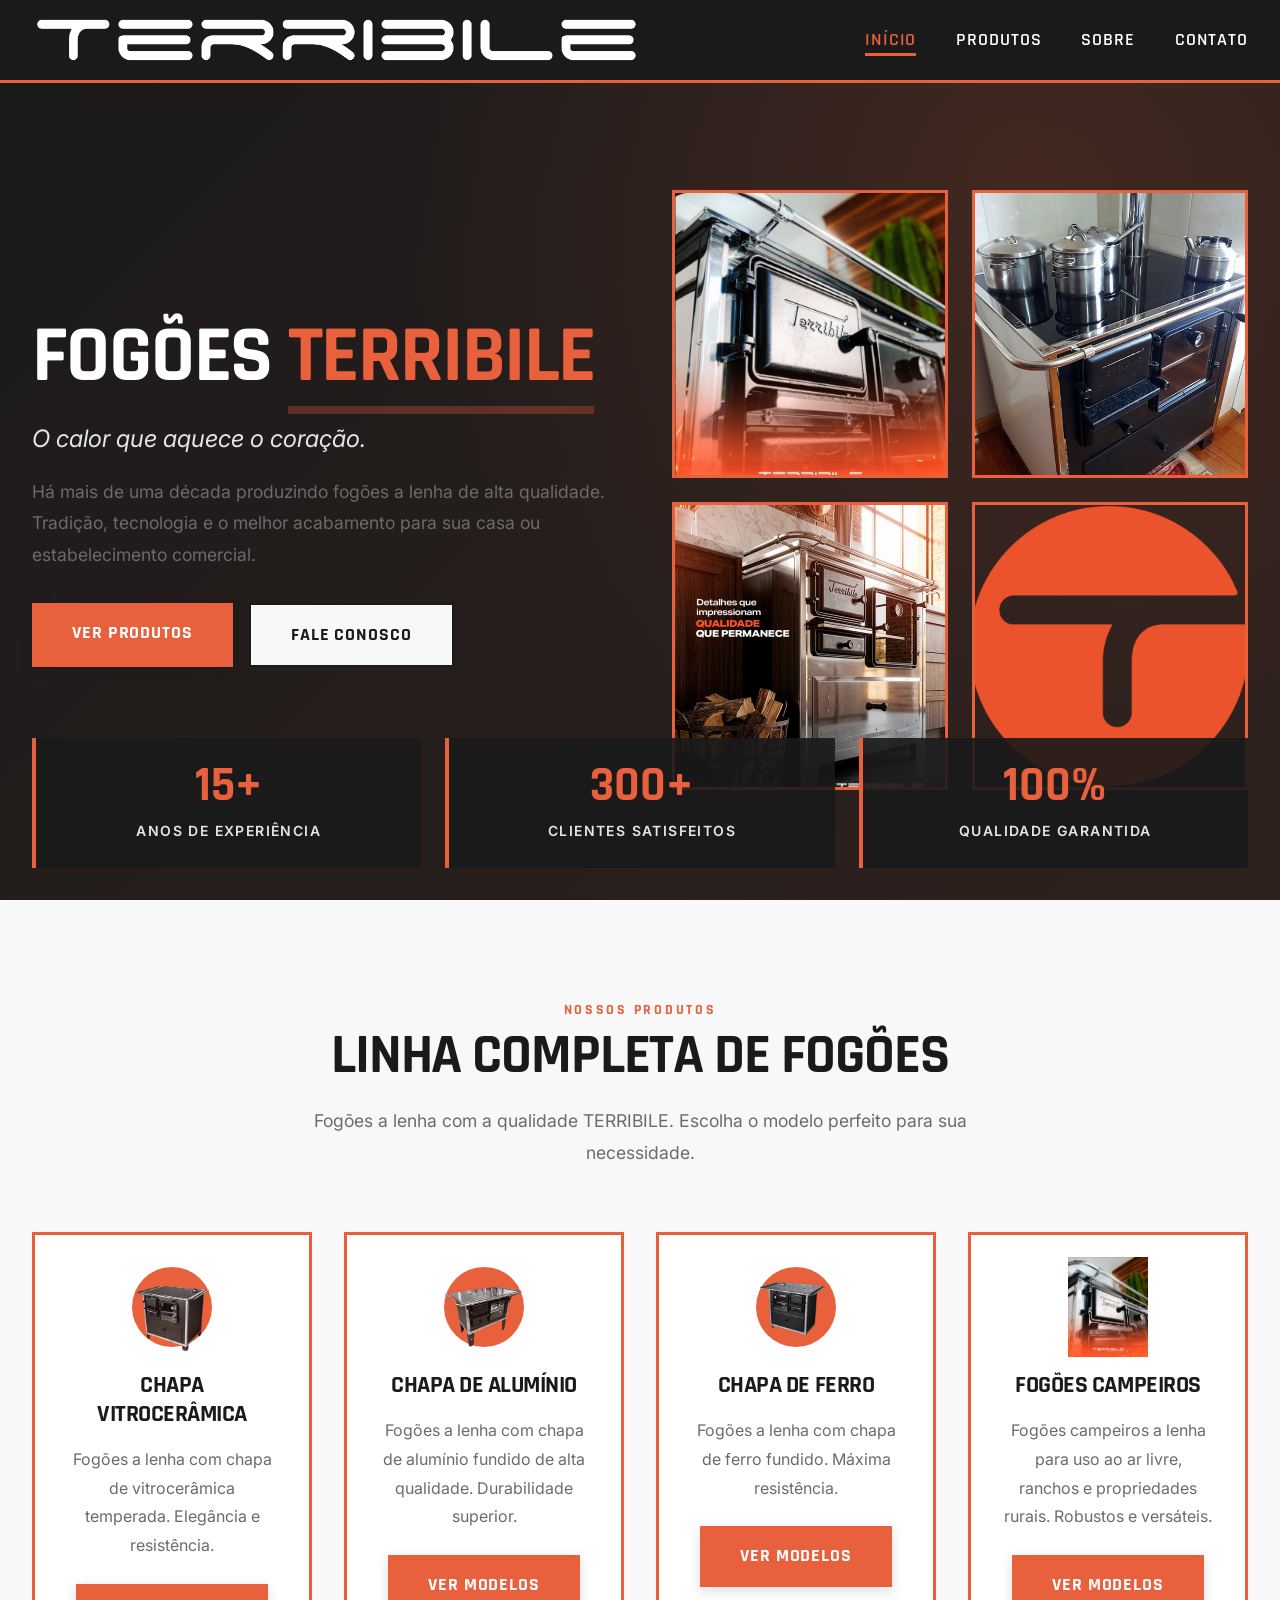
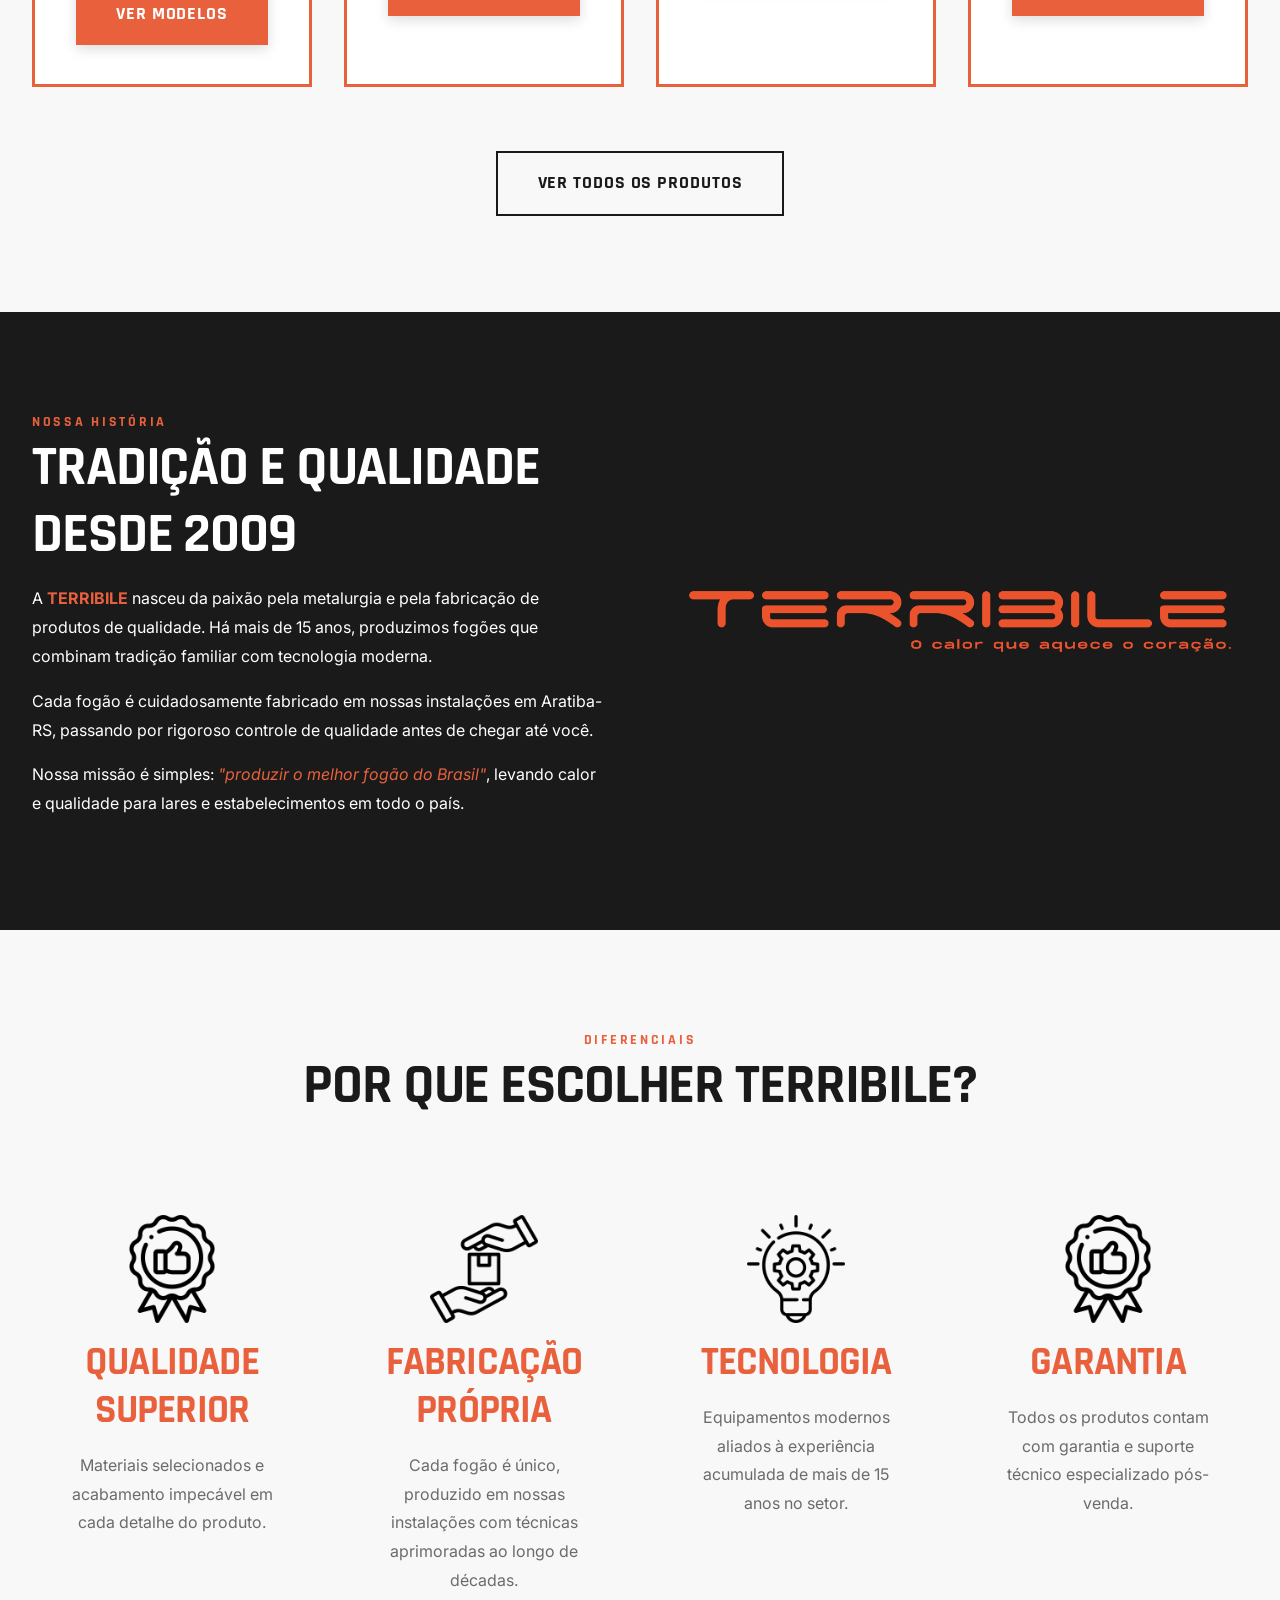
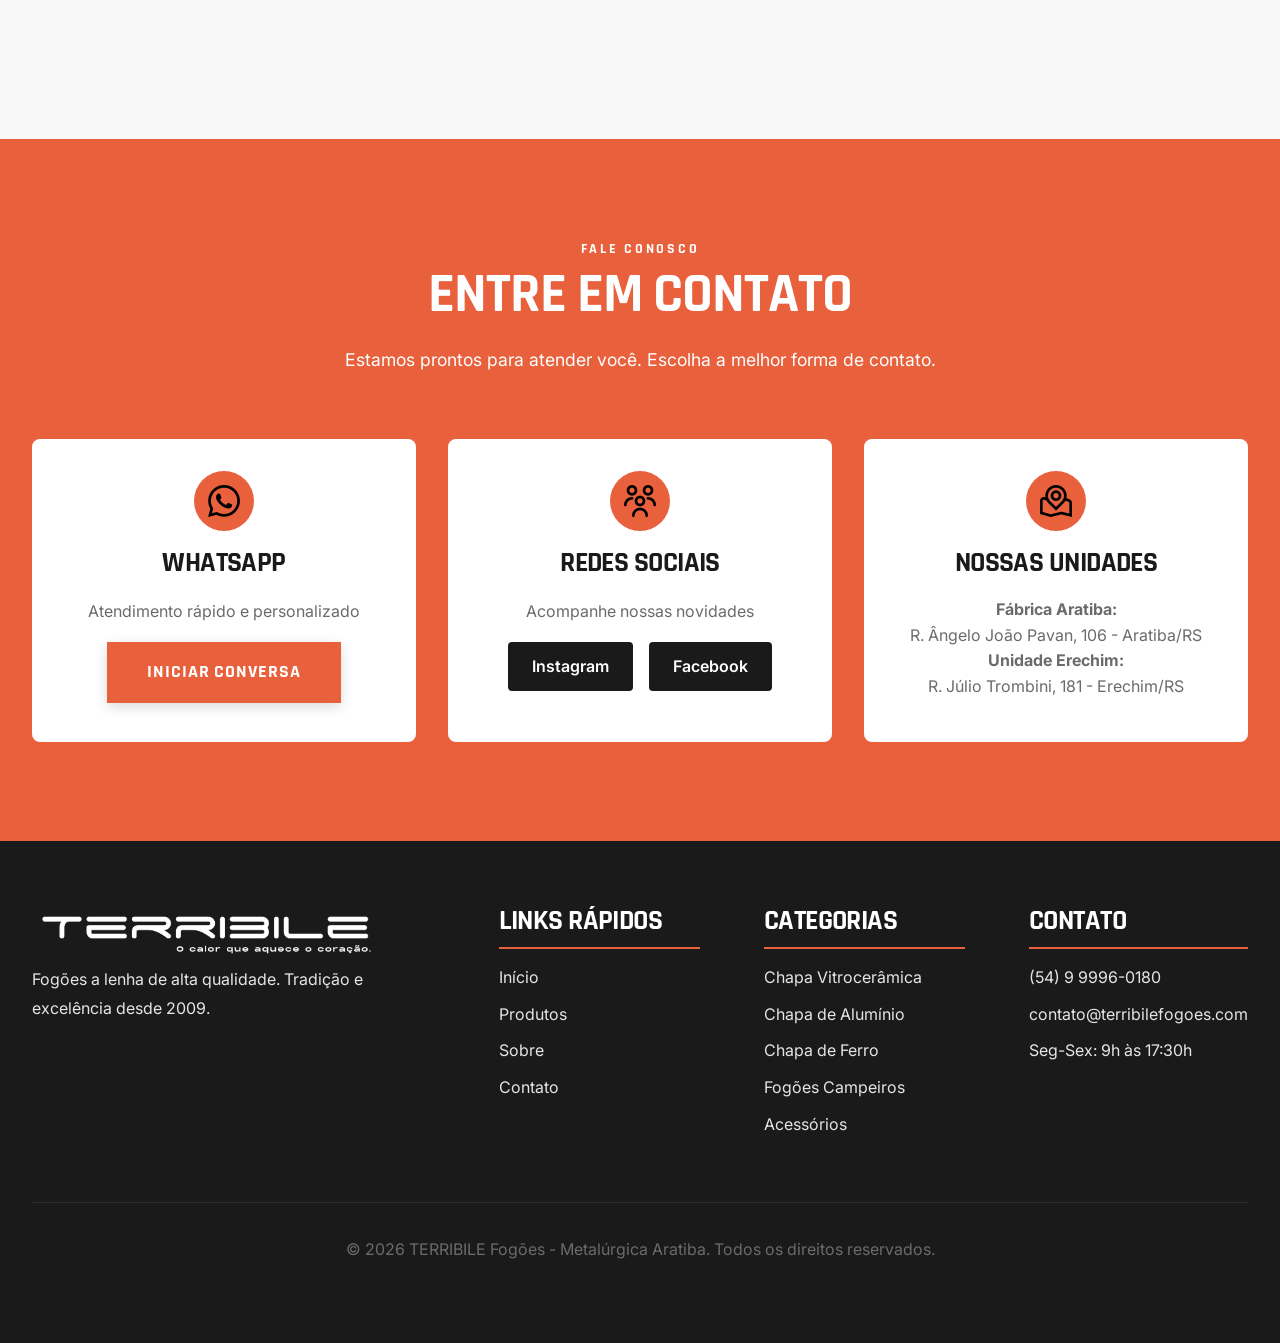
==== commit 95ed7cb8: "att" ====
--- a/index.html
+++ b/index.html
@@ -4,9 +4,26 @@
 <head>
     <meta charset="UTF-8">
     <meta name="viewport" content="width=device-width, initial-scale=1.0">
-    <meta name="description"
-        content="TERRIBILE Fogões - O calor que aquece o coração. Fogões artesanais de alta qualidade.">
+    <meta name="description" content="TERRIBILE Fogões - O calor que aquece o coração. 
+        Fogões a lenha e acessórios de alta qualidade em Erechim-RS e região.">
     <title>TERRIBILE Fogões | O Calor que Aquece o Coração</title>
+
+    <script type="application/ld+json">
+{
+  "@context": "https://schema.org",
+  "@type": "LocalBusiness",
+  "name": "Terribile Fogões",
+  "url": "https://loja.terribilefogoes.com.br",
+  "address": {
+    "@type": "99711230",
+    "streetAddress": "Rua Júlio Trombini, 186",
+    "addressLocality": "Erechim",
+    "addressRegion": "RS",
+    "addressCountry": "BR"
+  },
+  "telephone": "+55 (54) 9 9996-0180"
+}
+</script>
 
     <!-- Fonts -->
     <link rel="preconnect" href="https://fonts.googleapis.com">
@@ -56,7 +73,7 @@
                 </h1>
                 <p class="hero__slogan">O calor que aquece o coração.</p>
                 <p class="hero__description">
-                    Há mais de uma década produzindo fogões artesanais de alta qualidade.
+                    Há mais de uma década produzindo fogões a lenha de alta qualidade.
                     Tradição, tecnologia e o melhor acabamento para sua casa ou estabelecimento comercial.
                 </p>
                 <div class="hero__cta">
@@ -72,10 +89,12 @@
                             onerror="this.style.display='none'">
                     </div>
                     <div class="hero__visual-item animate-child">
-                        <img src="assets/img//produtos/destaque/fog2.jpg" alt="Fogão Artesanal" onerror="this.style.display='none'">
+                        <img src="assets/img//produtos/destaque/fog2.jpg" alt="Fogão Terribile"
+                            onerror="this.style.display='none'">
                     </div>
                     <div class="hero__visual-item animate-child">
-                        <img src="assets/img/produtos/destaque/fog3.jpg" alt="Fogão Industrial" onerror="this.style.display='none'">
+                        <img src="assets/img/produtos/destaque/fog3.jpg" alt="Fogão Industrial"
+                            onerror="this.style.display='none'">
                     </div>
                     <div class="hero__visual-item animate-child">
                         <img src="assets/img/Simbolo Terribile (1).png" alt="TERRIBILE">
@@ -108,15 +127,16 @@
                 <span class="section__label">NOSSOS PRODUTOS</span>
                 <h2 class="section__title">Linha Completa de Fogões</h2>
                 <p class="section__description">
-                    Fogões artesanais com a qualidade TERRIBILE. Escolha o modelo perfeito para sua necessidade.
+                    Fogões a lenha com a qualidade TERRIBILE. Escolha o modelo perfeito para sua necessidade.
                 </p>
             </div>
 
             <div class="grid grid--auto mt-lg">
                 <div class="category-card" data-animate>
-                    <div class="category-card__icon"><img src="assets/img/produtos/vitroceramica/vitroceramica-lorem1-gabinete.png" alt=""></div>
+                    <div class="category-card__icon"><img
+                            src="assets/img/produtos/vitroceramica/vitroceramica-lorem1-gabinete.png" alt=""></div>
                     <h3 class="category-card__title">Chapa Vitrocerâmica</h3>
-                    <p class="category-card__description">Fogões modernos com chapa de vitrocerâmica temperada.
+                    <p class="category-card__description">Fogões a lenha com chapa de vitrocerâmica temperada.
                         Elegância e resistência.</p>
                     <a href="produtos.html?filter=fogoes-vitroceramica" class="btn btn--primary">Ver Modelos</a>
                 </div>
@@ -124,17 +144,25 @@
                 <div class="category-card" data-animate>
                     <div class="category-card__icon"><img src="assets/img/produtos/aluminio/al-lorem1.png" alt=""></div>
                     <h3 class="category-card__title">Chapa de Alumínio</h3>
-                    <p class="category-card__description">Fogões com chapa de alumínio fundido de alta qualidade.
+                    <p class="category-card__description">Fogões a lenha com chapa de alumínio fundido de alta qualidade.
                         Durabilidade superior.</p>
                     <a href="produtos.html?filter=fogoes-aluminio" class="btn btn--primary">Ver Modelos</a>
                 </div>
 
                 <div class="category-card" data-animate>
-                    <div class="category-card__icon"><img src="assets/img/produtos/ferro/fe-lorem2-gabinete.png" alt=""></div>
+                    <div class="category-card__icon"><img src="assets/img/produtos/ferro/fe-lorem2-gabinete.png" alt="">
+                    </div>
                     <h3 class="category-card__title">Chapa de Ferro</h3>
-                    <p class="category-card__description">Fogões tradicionais com chapa de ferro fundido. Máxima
+                    <p class="category-card__description">Fogões a lenha com chapa de ferro fundido. Máxima
                         resistência.</p>
                     <a href="produtos.html?filter=fogoes-ferro" class="btn btn--primary">Ver Modelos</a>
+                </div>
+
+                <div class="category-card" data-animate>
+                    <div class="category-card__icon"><img src="assets/img/produtos/destaque/fog1.png" alt="Fogões Campeiros"></div>
+                    <h3 class="category-card__title">Fogões Campeiros</h3>
+                    <p class="category-card__description">Fogões campeiros a lenha para uso ao ar livre, ranchos e propriedades rurais. Robustos e versáteis.</p>
+                    <a href="produtos.html?filter=fogoes-campeiros" class="btn btn--primary">Ver Modelos</a>
                 </div>
             </div>
 
@@ -152,8 +180,8 @@
                     <span class="section__label">NOSSA HISTÓRIA</span>
                     <h2 class="section__title text-white">Tradição e Qualidade Desde 2009</h2>
                     <p class="text-gray-light">
-                        A <strong class="text-primary">TERRIBILE</strong> nasceu da paixão pela metalurgia e pelo
-                        artesanato de qualidade.
+                        A <strong class="text-primary">TERRIBILE</strong> nasceu da paixão pela metalurgia e pela
+                        fabricação de produtos de qualidade.
                         Há mais de 15 anos, produzimos fogões que combinam tradição familiar com tecnologia moderna.
                     </p>
                     <p class="text-gray-light">
@@ -193,9 +221,9 @@
 
                 <div class="differential" data-animate>
                     <div class="differential__icon"><img src="assets/img/icones/produtos-artesanais.png" alt=""></div>
-                    <h3 class="differential__title">Artesanal</h3>
+                    <h3 class="differential__title">Fabricação Própria</h3>
                     <p class="differential__description">
-                        Cada fogão é único, produzido com técnicas tradicionais aprimoradas ao longo de décadas.
+                        Cada fogão é único, produzido em nossas instalações com técnicas aprimoradas ao longo de décadas.
                     </p>
                 </div>
 
@@ -279,7 +307,7 @@
             <div class="footer__brand">
                 <img src="assets/img/Marca Terribile com slogan_Branco (2).png" alt="TERRIBILE Fogões"
                     class="footer__logo">
-                <p>Fogões artesanais de alta qualidade. Tradição e excelência desde 2009.</p>
+                <p>Fogões a lenha de alta qualidade. Tradição e excelência desde 2009.</p>
             </div>
 
             <div class="footer__section">
@@ -298,6 +326,7 @@
                     <li><a href="produtos.html?filter=fogoes-vitroceramica">Chapa Vitrocerâmica</a></li>
                     <li><a href="produtos.html?filter=fogoes-aluminio">Chapa de Alumínio</a></li>
                     <li><a href="produtos.html?filter=fogoes-ferro">Chapa de Ferro</a></li>
+                    <li><a href="produtos.html?filter=fogoes-campeiros">Fogões Campeiros</a></li>
                     <li><a href="produtos.html?filter=acessorios">Acessórios</a></li>
                 </ul>
             </div>
@@ -323,4 +352,4 @@
 
 </body>
 
-</html>
+</html>
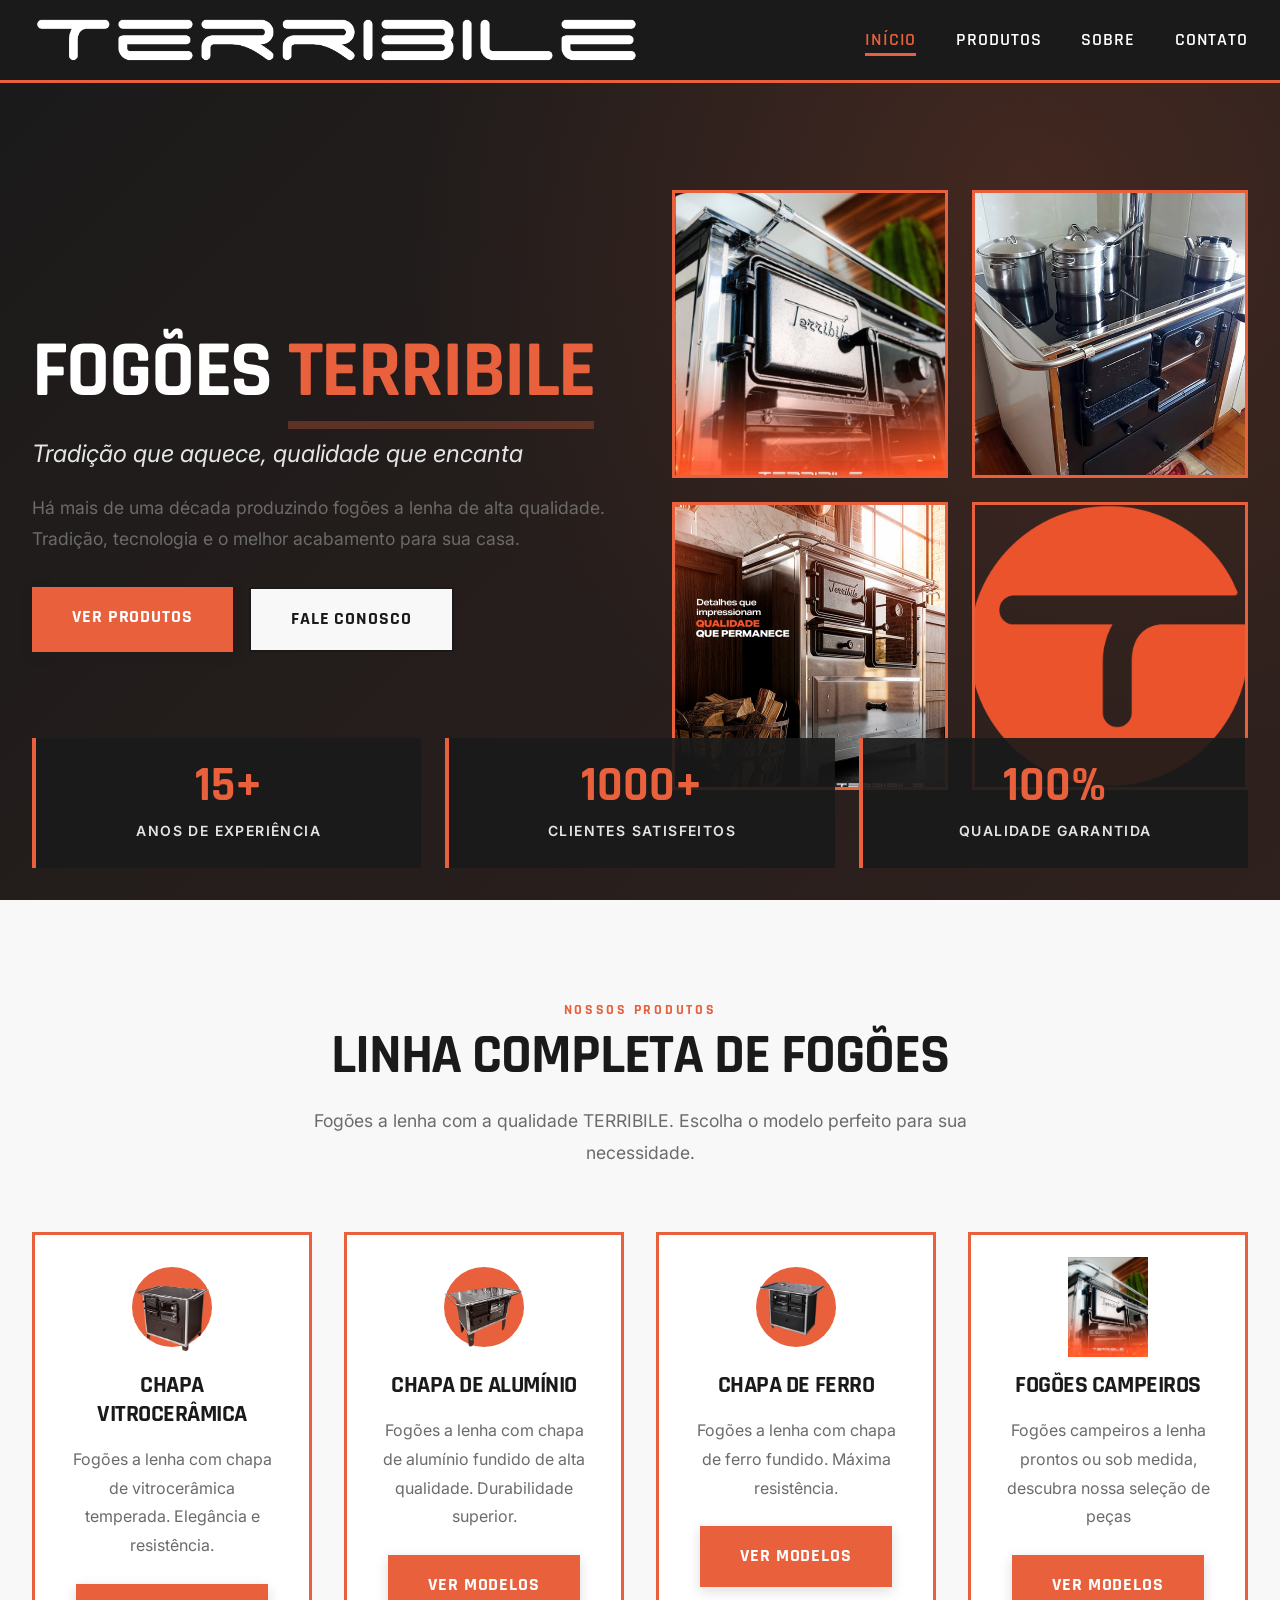
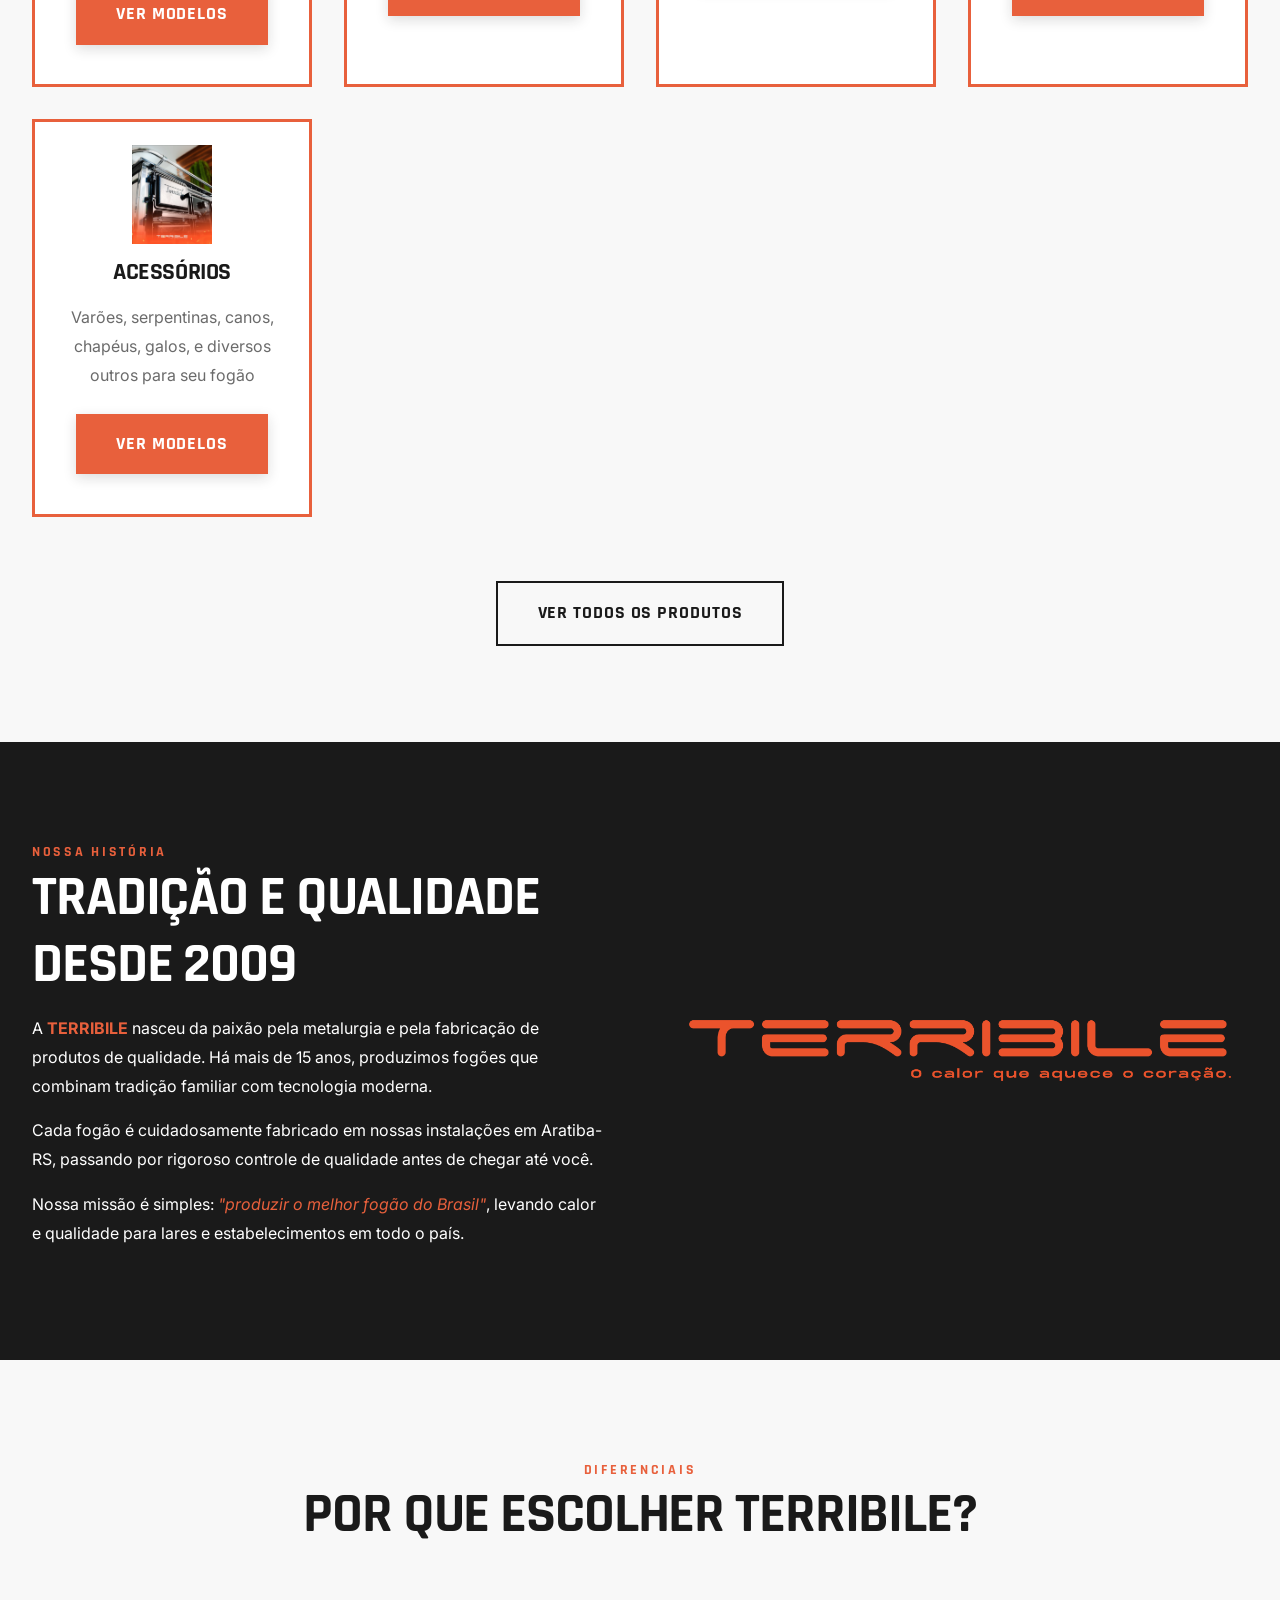
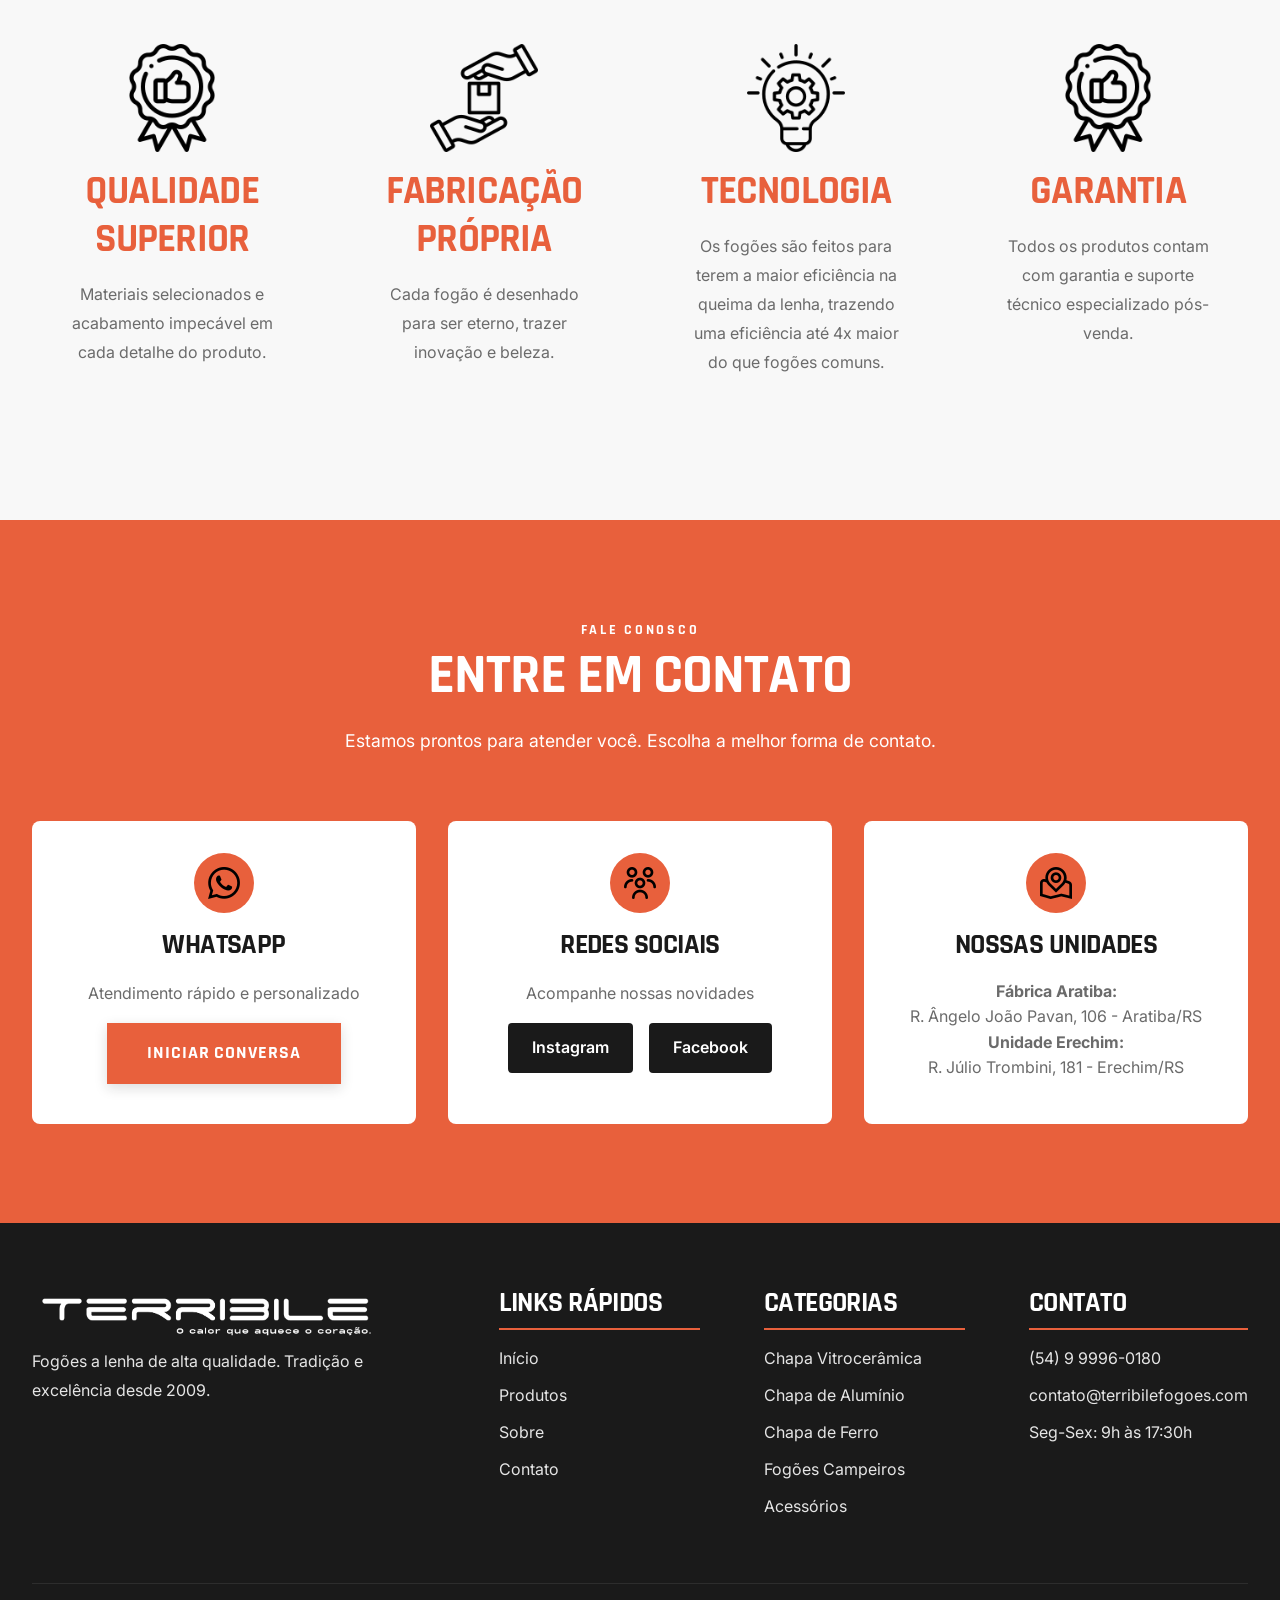
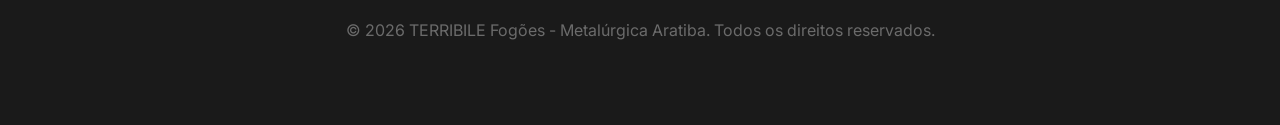
==== commit 68083c71: "corrigi bug do acessorios" ====
--- a/index.html
+++ b/index.html
@@ -3,6 +3,7 @@
 
 <head>
     <meta charset="UTF-8">
+    <meta http-equiv="X-UA-Compatible" content="IE=edge">
     <meta name="viewport" content="width=device-width, initial-scale=1.0">
     <meta name="description" content="TERRIBILE Fogões - O calor que aquece o coração. 
         Fogões a lenha e acessórios de alta qualidade em Erechim-RS e região.">
@@ -71,10 +72,10 @@
                 <h1>
                     FOGÕES <span class="hero__highlight">TERRIBILE</span>
                 </h1>
-                <p class="hero__slogan">O calor que aquece o coração.</p>
+                <p class="hero__slogan">Tradição que aquece, qualidade que encanta</p>
                 <p class="hero__description">
                     Há mais de uma década produzindo fogões a lenha de alta qualidade.
-                    Tradição, tecnologia e o melhor acabamento para sua casa ou estabelecimento comercial.
+                    Tradição, tecnologia e o melhor acabamento para sua casa.
                 </p>
                 <div class="hero__cta">
                     <a href="#produtos" class="btn btn--primary">Ver Produtos</a>
@@ -110,7 +111,7 @@
                 <span class="stat__label">Anos de Experiência</span>
             </div>
             <div class="stat" data-animate>
-                <span class="stat__number">300+</span>
+                <span class="stat__number">1000+</span>
                 <span class="stat__label">Clientes Satisfeitos</span>
             </div>
             <div class="stat" data-animate>
@@ -144,7 +145,8 @@
                 <div class="category-card" data-animate>
                     <div class="category-card__icon"><img src="assets/img/produtos/aluminio/al-lorem1.png" alt=""></div>
                     <h3 class="category-card__title">Chapa de Alumínio</h3>
-                    <p class="category-card__description">Fogões a lenha com chapa de alumínio fundido de alta qualidade.
+                    <p class="category-card__description">Fogões a lenha com chapa de alumínio fundido de alta
+                        qualidade.
                         Durabilidade superior.</p>
                     <a href="produtos.html?filter=fogoes-aluminio" class="btn btn--primary">Ver Modelos</a>
                 </div>
@@ -159,10 +161,20 @@
                 </div>
 
                 <div class="category-card" data-animate>
-                    <div class="category-card__icon"><img src="assets/img/produtos/destaque/fog1.png" alt="Fogões Campeiros"></div>
+                    <div class="category-card__icon"><img src="assets/img/produtos/destaque/fog1.png"
+                            alt="Fogões Campeiros"></div>
                     <h3 class="category-card__title">Fogões Campeiros</h3>
-                    <p class="category-card__description">Fogões campeiros a lenha para uso ao ar livre, ranchos e propriedades rurais. Robustos e versáteis.</p>
+                    <p class="category-card__description">Fogões campeiros a lenha prontos ou sob medida, descubra nossa
+                        seleção de peças</p>
                     <a href="produtos.html?filter=fogoes-campeiros" class="btn btn--primary">Ver Modelos</a>
+                </div>
+
+                <div class="category-card" data-animate>
+                    <div class="category-card__icon"><img src="assets/img/produtos/destaque/fog1.png"
+                            alt="Acessórios"></div>
+                    <h3 class="category-card__title">Acessórios</h3>
+                    <p class="category-card__description">Varões, serpentinas, canos, chapéus, galos, e diversos outros para seu fogão</p>
+                    <a href="produtos.html?filter=acessorios-fogao" class="btn btn--primary">Ver Modelos</a>
                 </div>
             </div>
 
@@ -223,7 +235,8 @@
                     <div class="differential__icon"><img src="assets/img/icones/produtos-artesanais.png" alt=""></div>
                     <h3 class="differential__title">Fabricação Própria</h3>
                     <p class="differential__description">
-                        Cada fogão é único, produzido em nossas instalações com técnicas aprimoradas ao longo de décadas.
+                        Cada fogão é desenhado para ser eterno, trazer inovação e beleza.
+
                     </p>
                 </div>
 
@@ -231,7 +244,7 @@
                     <div class="differential__icon"><img src="assets/img/icones/inovacao.png" alt=""></div>
                     <h3 class="differential__title">Tecnologia</h3>
                     <p class="differential__description">
-                        Equipamentos modernos aliados à experiência acumulada de mais de 15 anos no setor.
+                        Os fogões são feitos para terem a maior eficiência na queima da lenha, trazendo uma eficiência até 4x maior do que fogões comuns. 
                     </p>
                 </div>
 
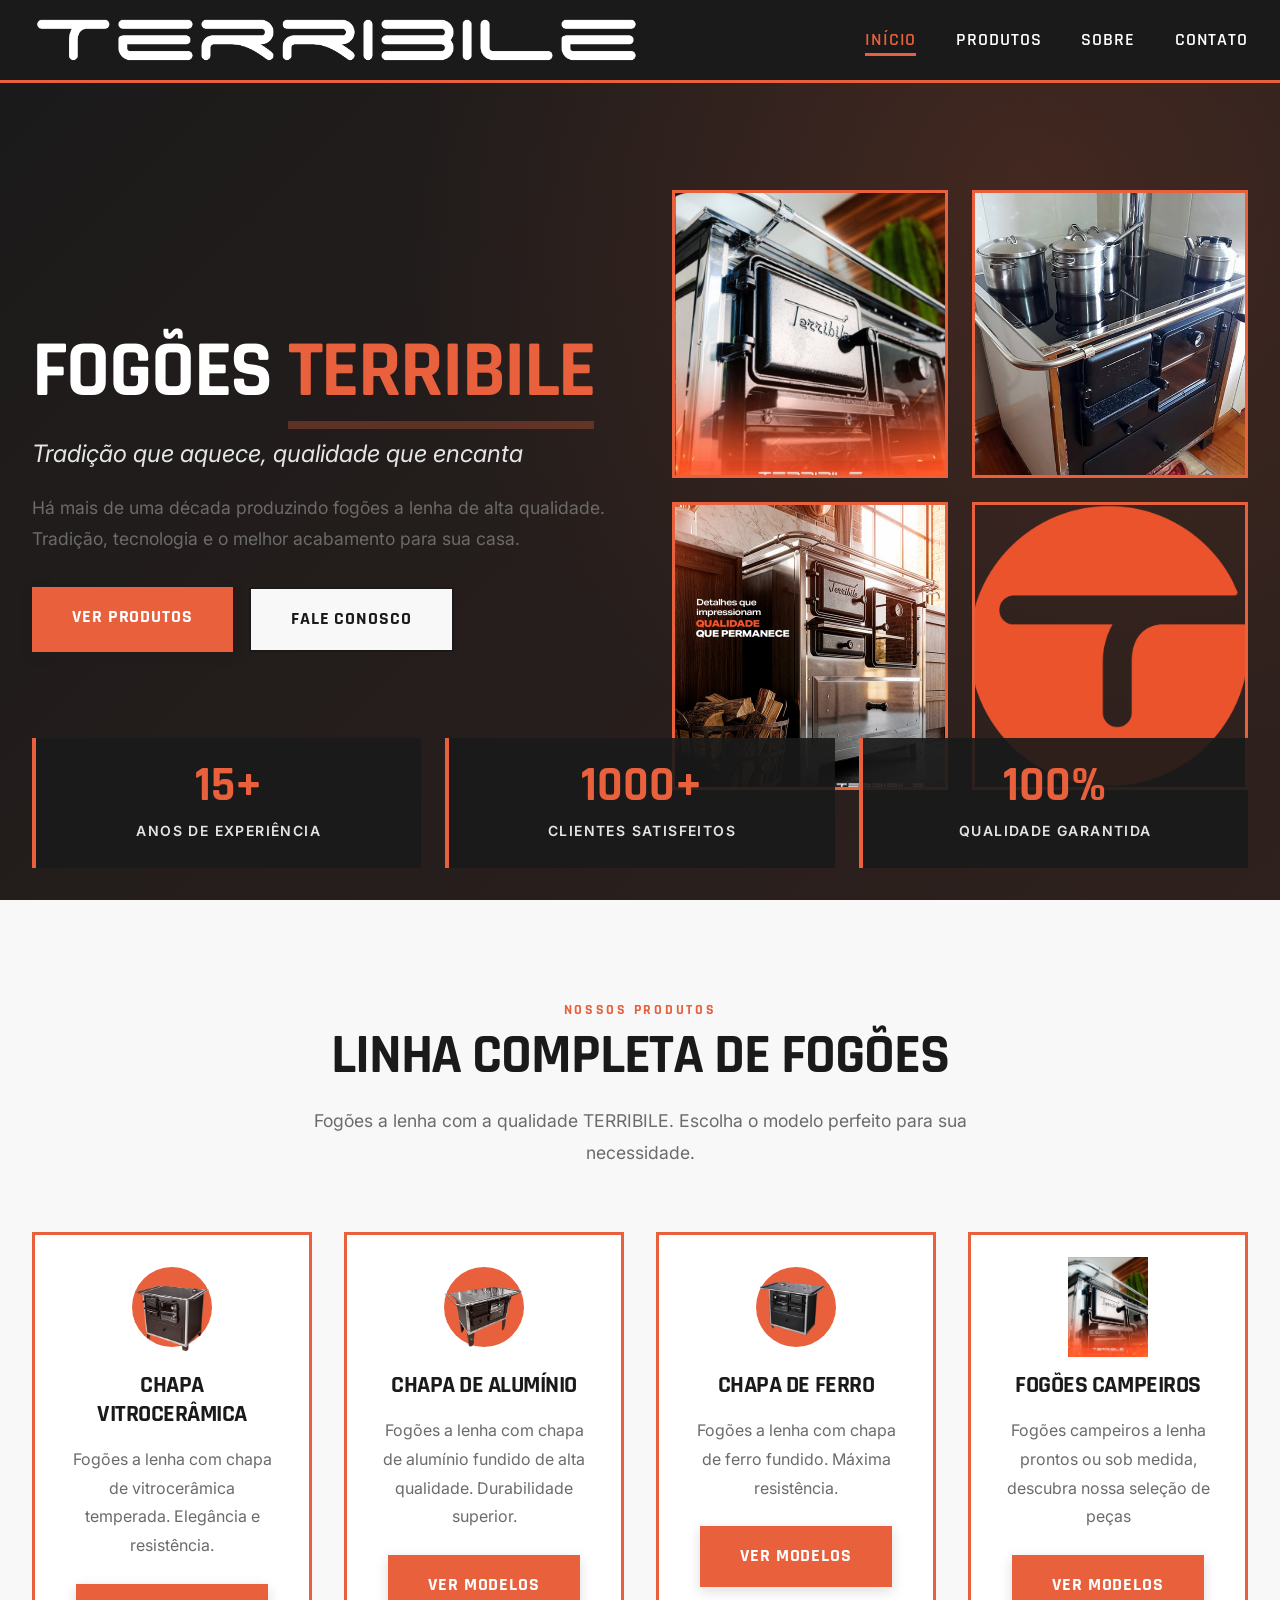
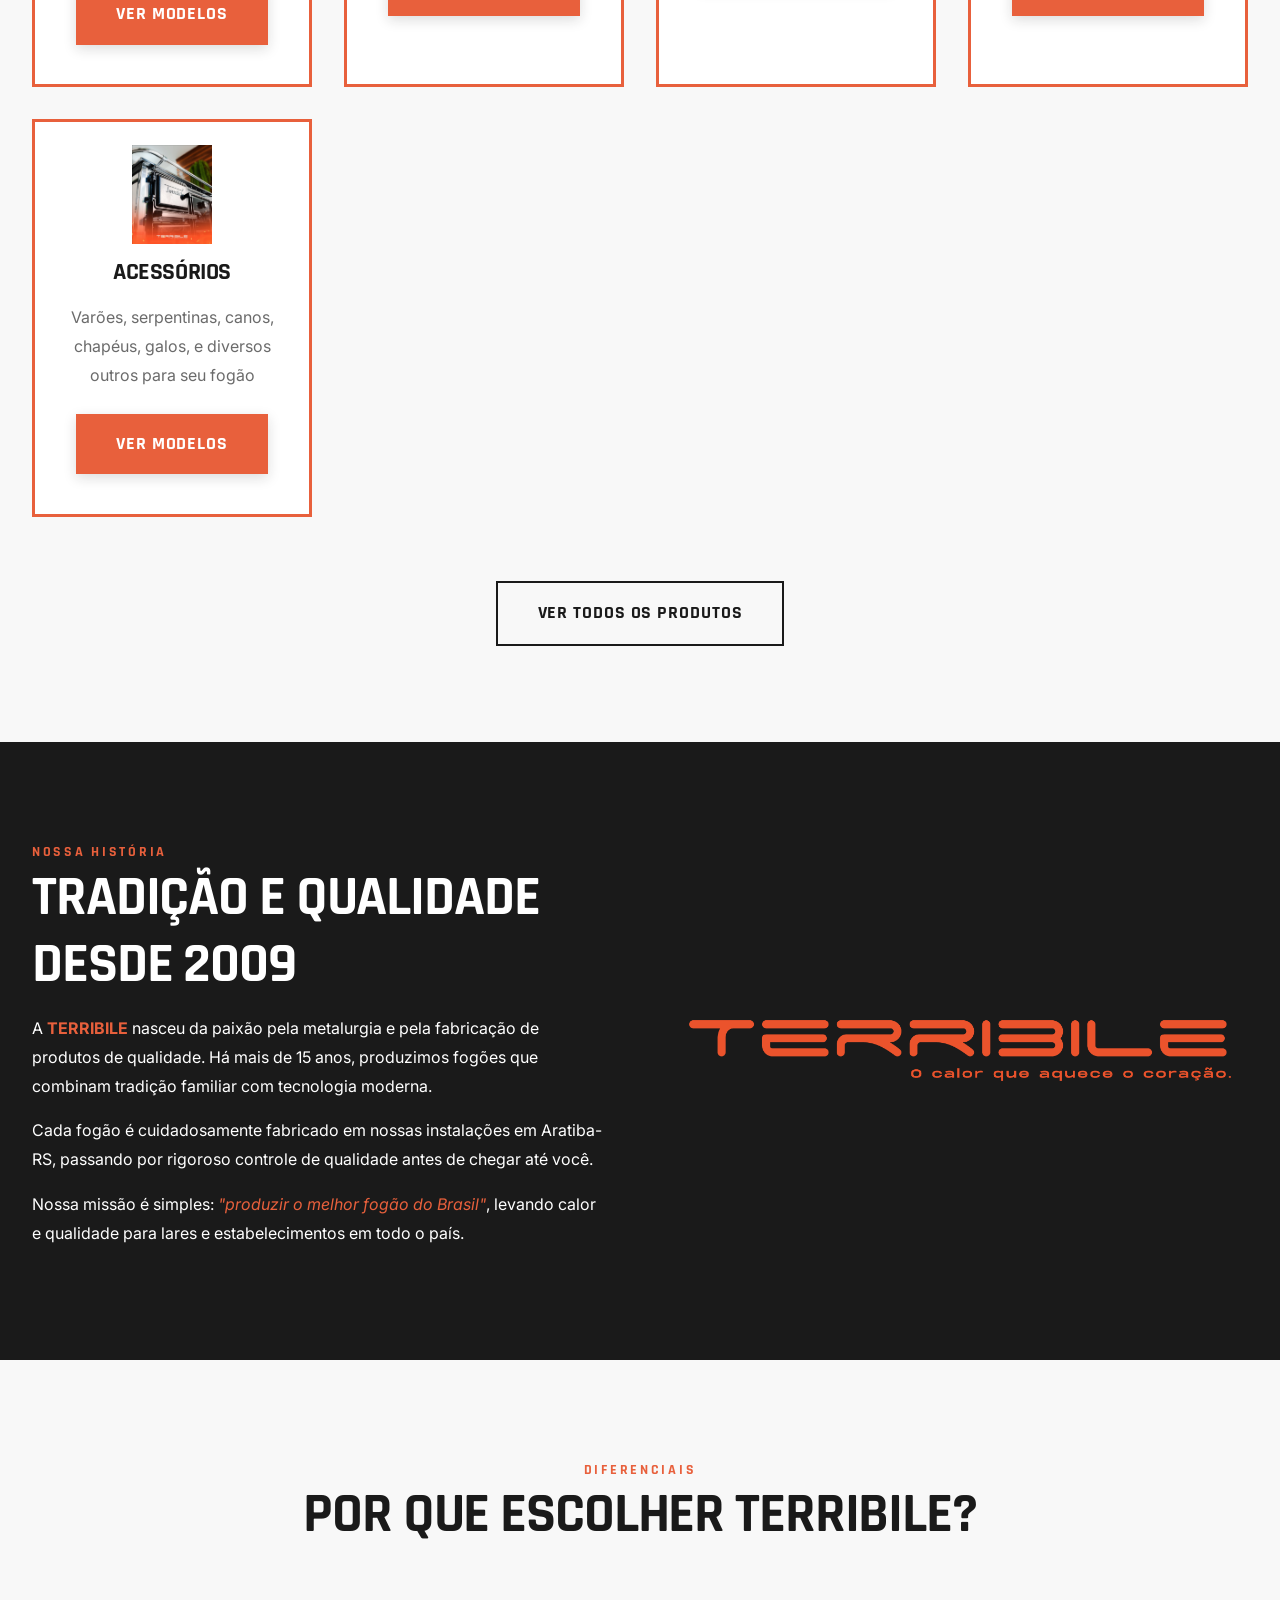
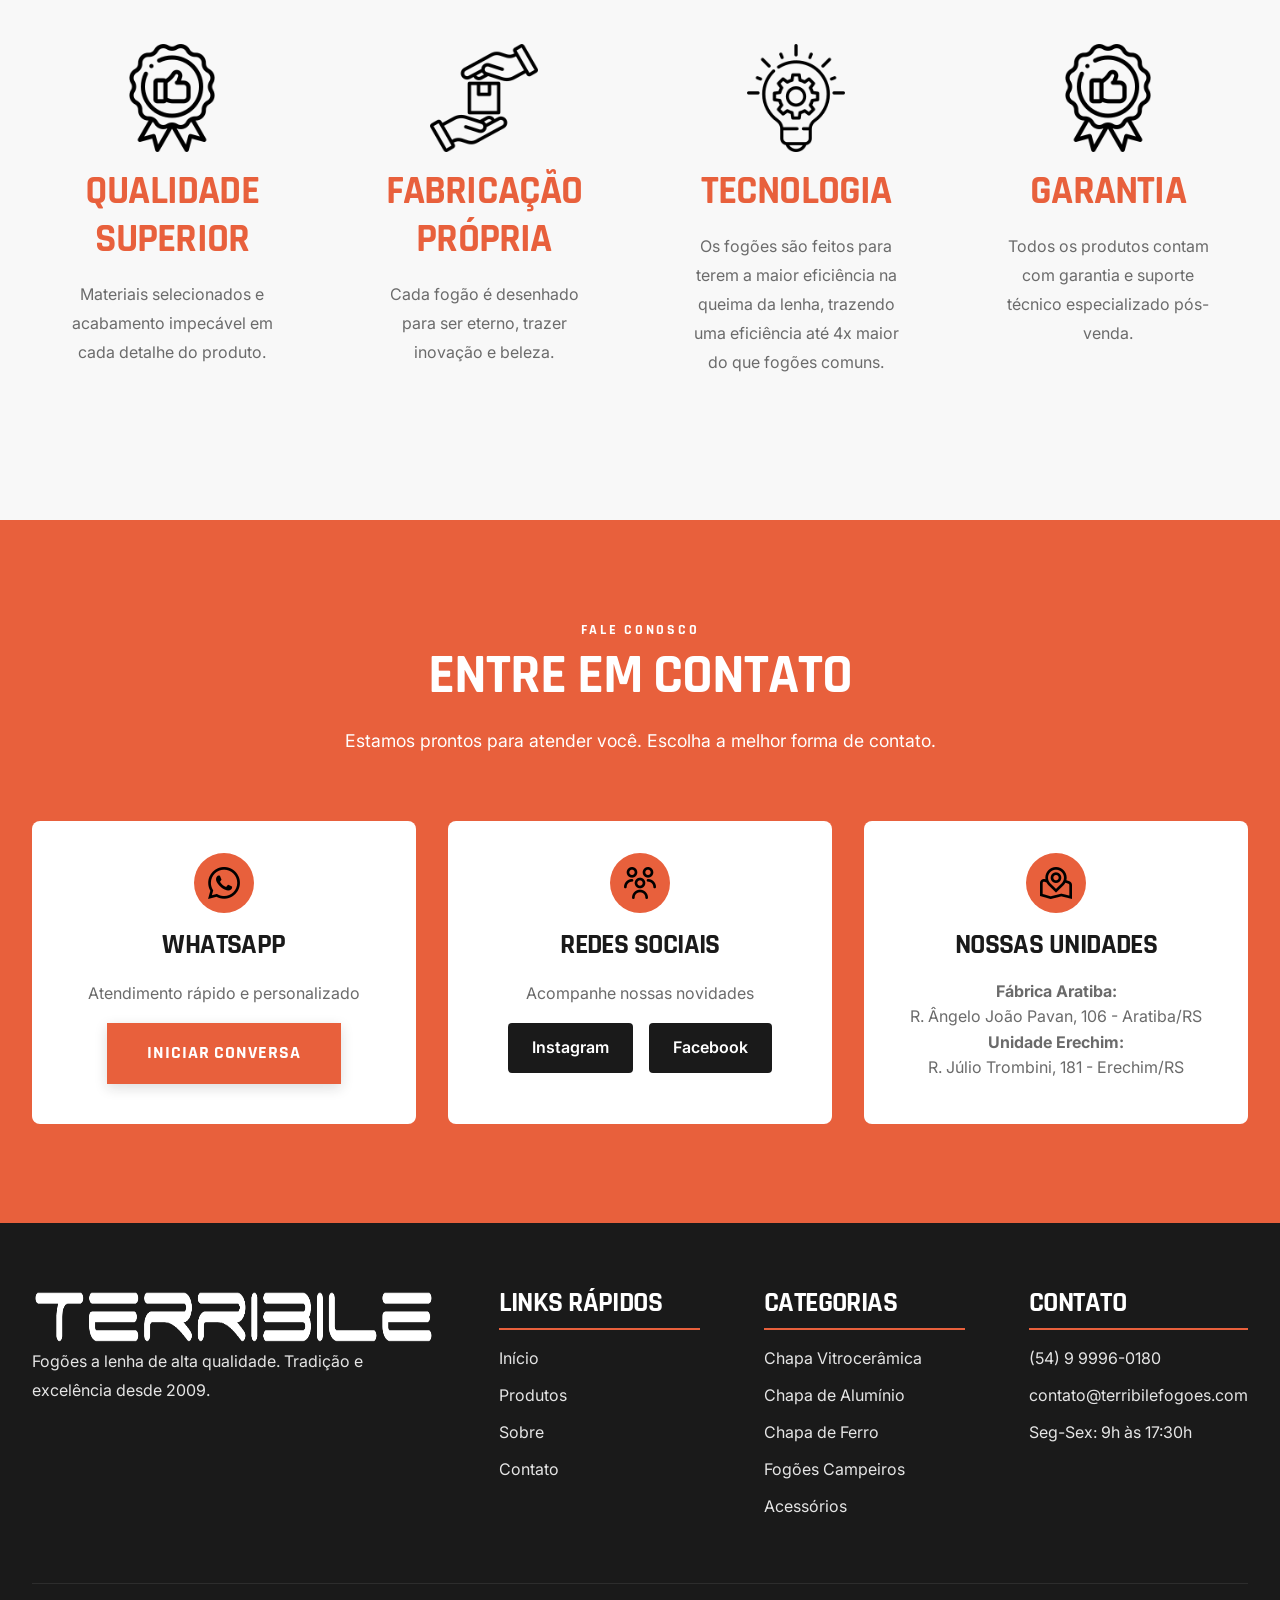
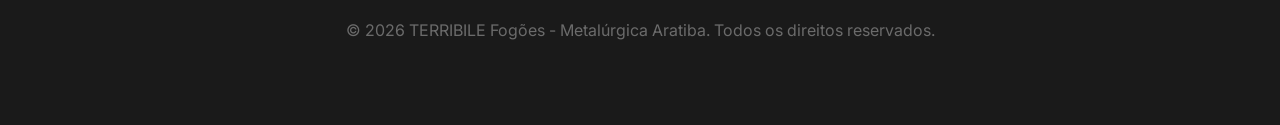
==== commit ee56eeea: "att geral" ====
--- a/index.html
+++ b/index.html
@@ -318,7 +318,7 @@
     <footer class="footer">
         <div class="footer__grid">
             <div class="footer__brand">
-                <img src="assets/img/Marca Terribile com slogan_Branco (2).png" alt="TERRIBILE Fogões"
+                <img src="assets/img/Marca Terribile sem slogan_branco.png" alt="TERRIBILE Fogões"
                     class="footer__logo">
                 <p>Fogões a lenha de alta qualidade. Tradição e excelência desde 2009.</p>
             </div>
